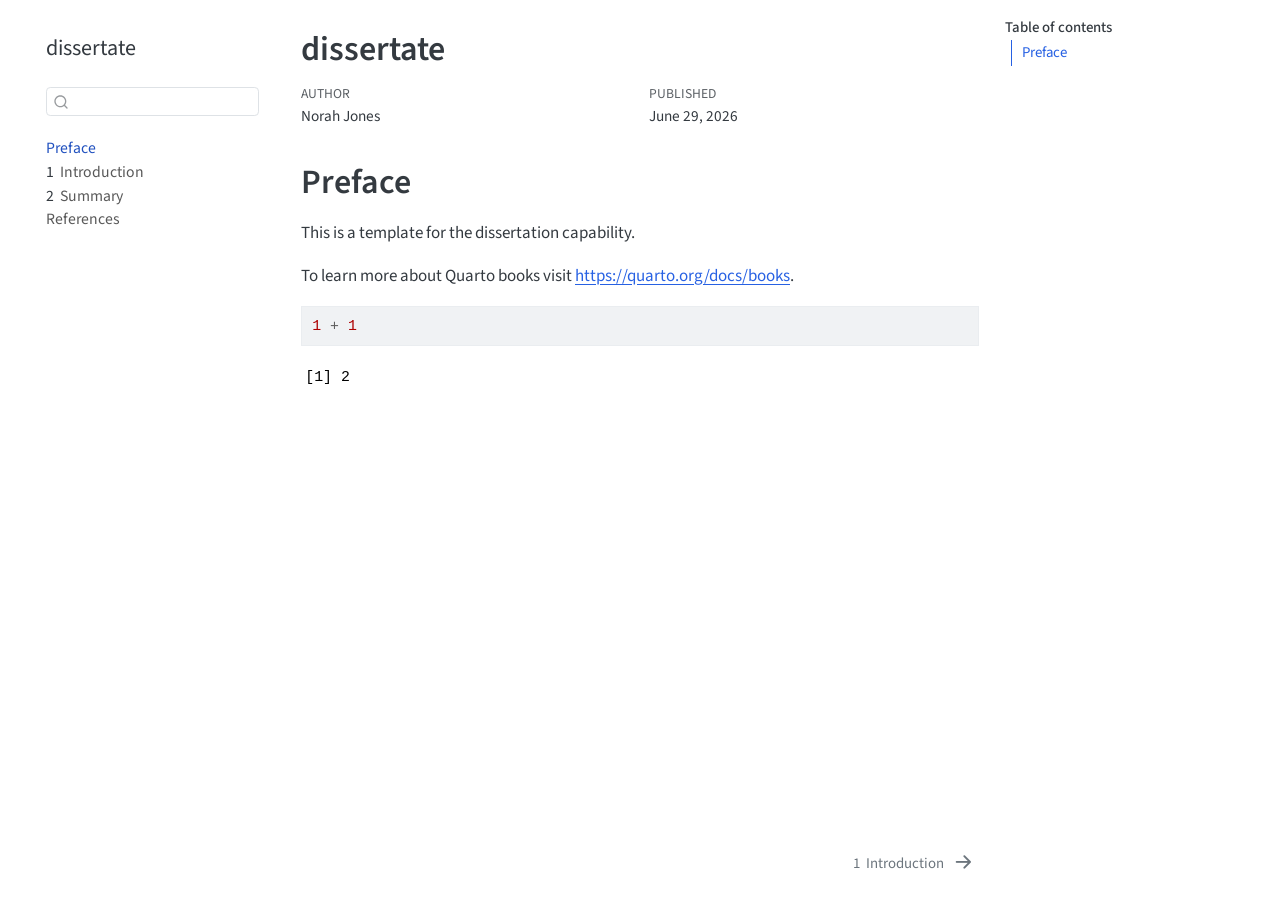
==== docs/index.html @ f8af18d5 "changed output dir to "docs"" ====
<!DOCTYPE html>
<html xmlns="http://www.w3.org/1999/xhtml" lang="en" xml:lang="en"><head>

<meta charset="utf-8">
<meta name="generator" content="quarto-1.9.37">

<meta name="viewport" content="width=device-width, initial-scale=1.0, user-scalable=yes">

<meta name="author" content="Norah Jones">
<meta name="dcterms.date" content="2026-06-29">

<title>dissertate</title>
<style>
/* Default styles provided by pandoc.
** See https://pandoc.org/MANUAL.html#variables-for-html for config info.
*/
code{white-space: pre-wrap;}
span.smallcaps{font-variant: small-caps;}
div.columns{display: flex; gap: min(4vw, 1.5em);}
div.column{flex: auto; overflow-x: auto;}
div.hanging-indent{margin-left: 1.5em; text-indent: -1.5em;}
ul.task-list{list-style: none;}
ul.task-list li input[type="checkbox"] {
  width: 0.8em;
  margin: 0 0.8em 0.2em -1em; /* quarto-specific, see https://github.com/quarto-dev/quarto-cli/issues/4556 */ 
  vertical-align: middle;
}
/* CSS for syntax highlighting */
html { -webkit-text-size-adjust: 100%; }
pre > code.sourceCode { white-space: pre; position: relative; }
pre > code.sourceCode > span { display: inline-block; line-height: 1.25; }
pre > code.sourceCode > span:empty { height: 1.2em; }
.sourceCode { overflow: visible; }
code.sourceCode > span { color: inherit; text-decoration: inherit; }
div.sourceCode { margin: 1em 0; }
pre.sourceCode { margin: 0; }
@media screen {
div.sourceCode { overflow: auto; }
}
@media print {
pre > code.sourceCode { white-space: pre-wrap; }
pre > code.sourceCode > span { text-indent: -5em; padding-left: 5em; }
}
pre.numberSource code
  { counter-reset: source-line 0; }
pre.numberSource code > span
  { position: relative; left: -4em; counter-increment: source-line; }
pre.numberSource code > span > a:first-child::before
  { content: counter(source-line);
    position: relative; left: -1em; text-align: right; vertical-align: baseline;
    border: none; display: inline-block;
    -webkit-touch-callout: none; -webkit-user-select: none;
    -khtml-user-select: none; -moz-user-select: none;
    -ms-user-select: none; user-select: none;
    padding: 0 4px; width: 4em;
  }
pre.numberSource { margin-left: 3em;  padding-left: 4px; }
div.sourceCode
  {   }
@media screen {
pre > code.sourceCode > span > a:first-child::before { text-decoration: underline; }
}
</style>


<script src="site_libs/quarto-nav/quarto-nav.js"></script>
<script src="site_libs/quarto-nav/headroom.min.js"></script>
<script src="site_libs/clipboard/clipboard.min.js"></script>
<script src="site_libs/quarto-search/autocomplete.umd.js"></script>
<script src="site_libs/quarto-search/fuse.min.js"></script>
<script src="site_libs/quarto-search/quarto-search.js"></script>
<meta name="quarto:offset" content="./">
<link href="./intro.html" rel="next">
<script src="site_libs/quarto-html/quarto.js" type="module"></script>
<script src="site_libs/quarto-html/tabsets/tabsets.js" type="module"></script>
<script src="site_libs/quarto-html/popper.min.js"></script>
<script src="site_libs/quarto-html/tippy.umd.min.js"></script>
<script src="site_libs/quarto-html/anchor.min.js"></script>
<link href="site_libs/quarto-html/tippy.css" rel="stylesheet">
<link href="site_libs/quarto-html/quarto-syntax-highlighting-7f8f88aac4f3542376d5c11b86a4c14d.css" rel="stylesheet" id="quarto-text-highlighting-styles">
<script src="site_libs/bootstrap/bootstrap.min.js"></script>
<link href="site_libs/bootstrap/bootstrap-icons.css" rel="stylesheet">
<link href="site_libs/bootstrap/bootstrap-9e3e5b9121e68b3f077afb32f2c64d95.min.css" rel="stylesheet" append-hash="true" id="quarto-bootstrap" data-mode="light">
<script id="quarto-search-options" type="application/json">{
  "location": "sidebar",
  "copy-button": false,
  "collapse-after": 3,
  "panel-placement": "start",
  "type": "textbox",
  "limit": 50,
  "keyboard-shortcut": [
    "f",
    "/",
    "s"
  ],
  "show-item-context": false,
  "language": {
    "search-no-results-text": "No results",
    "search-matching-documents-text": "matching documents",
    "search-copy-link-title": "Copy link to search",
    "search-hide-matches-text": "Hide additional matches",
    "search-more-match-text": "more match in this document",
    "search-more-matches-text": "more matches in this document",
    "search-clear-button-title": "Clear",
    "search-text-placeholder": "",
    "search-detached-cancel-button-title": "Cancel",
    "search-submit-button-title": "Submit",
    "search-label": "Search"
  }
}</script>


</head>

<body class="nav-sidebar floating quarto-light">

<div id="quarto-search-results"></div>
  <header id="quarto-header" class="headroom fixed-top">
  <nav class="quarto-secondary-nav">
    <div class="container-fluid d-flex">
      <button type="button" class="quarto-btn-toggle btn" data-bs-toggle="collapse" role="button" data-bs-target=".quarto-sidebar-collapse-item" aria-controls="quarto-sidebar" aria-expanded="false" aria-label="Toggle sidebar navigation" onclick="if (window.quartoToggleHeadroom) { window.quartoToggleHeadroom(); }">
        <i class="bi bi-layout-text-sidebar-reverse"></i>
      </button>
        <nav class="quarto-page-breadcrumbs" aria-label="breadcrumb"><ol class="breadcrumb"><li class="breadcrumb-item"><a href="./index.html">Preface</a></li></ol></nav>
        <a class="flex-grow-1" role="navigation" data-bs-toggle="collapse" data-bs-target=".quarto-sidebar-collapse-item" aria-controls="quarto-sidebar" aria-expanded="false" aria-label="Toggle sidebar navigation" onclick="if (window.quartoToggleHeadroom) { window.quartoToggleHeadroom(); }">      
        </a>
      <button type="button" class="btn quarto-search-button" aria-label="Search" onclick="window.quartoOpenSearch();">
        <i class="bi bi-search"></i>
      </button>
    </div>
  </nav>
</header>
<!-- content -->
<div id="quarto-content" class="quarto-container page-columns page-rows-contents page-layout-article">
<!-- sidebar -->
  <nav id="quarto-sidebar" class="sidebar collapse collapse-horizontal quarto-sidebar-collapse-item sidebar-navigation floating overflow-auto">
    <div class="pt-lg-2 mt-2 text-left sidebar-header">
    <div class="sidebar-title mb-0 py-0">
      <a href="./">dissertate</a> 
    </div>
      </div>
        <div class="mt-2 flex-shrink-0 align-items-center">
        <div class="sidebar-search">
        <div id="quarto-search" class="" title="Search"></div>
        </div>
        </div>
    <div class="sidebar-menu-container"> 
    <ul class="list-unstyled mt-1">
        <li class="sidebar-item">
  <div class="sidebar-item-container"> 
  <a href="./index.html" class="sidebar-item-text sidebar-link active">
 <span class="menu-text">Preface</span></a>
  </div>
</li>
        <li class="sidebar-item">
  <div class="sidebar-item-container"> 
  <a href="./intro.html" class="sidebar-item-text sidebar-link">
 <span class="menu-text"><span class="chapter-number">1</span>&nbsp; <span class="chapter-title">Introduction</span></span></a>
  </div>
</li>
        <li class="sidebar-item">
  <div class="sidebar-item-container"> 
  <a href="./summary.html" class="sidebar-item-text sidebar-link">
 <span class="menu-text"><span class="chapter-number">2</span>&nbsp; <span class="chapter-title">Summary</span></span></a>
  </div>
</li>
        <li class="sidebar-item">
  <div class="sidebar-item-container"> 
  <a href="./references.html" class="sidebar-item-text sidebar-link">
 <span class="menu-text">References</span></a>
  </div>
</li>
    </ul>
    </div>
</nav>
<div id="quarto-sidebar-glass" class="quarto-sidebar-collapse-item" data-bs-toggle="collapse" data-bs-target=".quarto-sidebar-collapse-item"></div>
<!-- margin-sidebar -->
    <div id="quarto-margin-sidebar" class="sidebar margin-sidebar">
        <nav id="TOC" role="doc-toc" class="toc-active">
    <h2 id="toc-title">Table of contents</h2>
   
  <ul>
  <li><a href="#preface" id="toc-preface" class="nav-link active" data-scroll-target="#preface">Preface</a></li>
  </ul>
</nav>
    </div>
<!-- main -->
<main class="content" id="quarto-document-content">

<header id="title-block-header" class="quarto-title-block default">
<div class="quarto-title">
<h1 class="title">dissertate</h1>
</div>



<div class="quarto-title-meta">

    <div>
    <div class="quarto-title-meta-heading">Author</div>
    <div class="quarto-title-meta-contents">
             <p>Norah Jones </p>
          </div>
  </div>
    
    <div>
    <div class="quarto-title-meta-heading">Published</div>
    <div class="quarto-title-meta-contents">
      <p class="date">June 29, 2026</p>
    </div>
  </div>
  
    
  </div>
  


</header>


<section id="preface" class="level1 unnumbered">
<h1 class="unnumbered">Preface</h1>
<p>This is a template for the dissertation capability.</p>
<p>To learn more about Quarto books visit <a href="https://quarto.org/docs/books" class="uri">https://quarto.org/docs/books</a>.</p>
<div class="cell">
<div class="code-copy-outer-scaffold"><div class="sourceCode cell-code" id="cb1"><pre class="sourceCode r code-with-copy"><code class="sourceCode r"><span id="cb1-1"><a href="#cb1-1" aria-hidden="true" tabindex="-1"></a><span class="dv">1</span> <span class="sc">+</span> <span class="dv">1</span></span></code></pre></div><button title="Copy to Clipboard" class="code-copy-button"><i class="bi"></i></button></div>
<div class="cell-output cell-output-stdout">
<pre><code>[1] 2</code></pre>
</div>
</div>


</section>

</main> <!-- /main -->
<script id="quarto-html-after-body" type="application/javascript">
  window.document.addEventListener("DOMContentLoaded", function (event) {
    const icon = "";
    const anchorJS = new window.AnchorJS();
    anchorJS.options = {
      placement: 'right',
      icon: icon
    };
    anchorJS.add('.anchored');
    const isCodeAnnotation = (el) => {
      for (const clz of el.classList) {
        if (clz.startsWith('code-annotation-')) {                     
          return true;
        }
      }
      return false;
    }
    const onCopySuccess = function(e) {
      // button target
      const button = e.trigger;
      // don't keep focus
      button.blur();
      // flash "checked"
      button.classList.add('code-copy-button-checked');
      var currentTitle = button.getAttribute("title");
      button.setAttribute("title", "Copied!");
      let tooltip;
      if (window.bootstrap) {
        button.setAttribute("data-bs-toggle", "tooltip");
        button.setAttribute("data-bs-placement", "left");
        button.setAttribute("data-bs-title", "Copied!");
        tooltip = new bootstrap.Tooltip(button, 
          { trigger: "manual", 
            customClass: "code-copy-button-tooltip",
            offset: [0, -8]});
        tooltip.show();    
      }
      setTimeout(function() {
        if (tooltip) {
          tooltip.hide();
          button.removeAttribute("data-bs-title");
          button.removeAttribute("data-bs-toggle");
          button.removeAttribute("data-bs-placement");
        }
        button.setAttribute("title", currentTitle);
        button.classList.remove('code-copy-button-checked');
      }, 1000);
      // clear code selection
      e.clearSelection();
    }
    const getTextToCopy = function(trigger) {
      const outerScaffold = trigger.parentElement.cloneNode(true);
      const codeEl = outerScaffold.querySelector('code');
      for (const childEl of codeEl.children) {
        if (isCodeAnnotation(childEl)) {
          childEl.remove();
        }
      }
      return codeEl.innerText;
    }
    const clipboard = new window.ClipboardJS('.code-copy-button:not([data-in-quarto-modal])', {
      text: getTextToCopy
    });
    clipboard.on('success', onCopySuccess);
    if (window.document.getElementById('quarto-embedded-source-code-modal')) {
      const clipboardModal = new window.ClipboardJS('.code-copy-button[data-in-quarto-modal]', {
        text: getTextToCopy,
        container: window.document.getElementById('quarto-embedded-source-code-modal')
      });
      clipboardModal.on('success', onCopySuccess);
    }
      var localhostRegex = new RegExp(/^(?:http|https):\/\/localhost\:?[0-9]*\//);
      var mailtoRegex = new RegExp(/^mailto:/);
        var filterRegex = new RegExp('/' + window.location.host + '/');
      var isInternal = (href) => {
          return filterRegex.test(href) || localhostRegex.test(href) || mailtoRegex.test(href);
      }
      // Inspect non-navigation links and adorn them if external
     var links = window.document.querySelectorAll('a[href]:not(.nav-link):not(.navbar-brand):not(.toc-action):not(.sidebar-link):not(.sidebar-item-toggle):not(.pagination-link):not(.no-external):not([aria-hidden]):not(.dropdown-item):not(.quarto-navigation-tool):not(.about-link)');
      for (var i=0; i<links.length; i++) {
        const link = links[i];
        if (!isInternal(link.href)) {
          // undo the damage that might have been done by quarto-nav.js in the case of
          // links that we want to consider external
          if (link.dataset.originalHref !== undefined) {
            link.href = link.dataset.originalHref;
          }
        }
      }
    function tippyHover(el, contentFn, onTriggerFn, onUntriggerFn) {
      const config = {
        allowHTML: true,
        maxWidth: 500,
        delay: 100,
        arrow: false,
        appendTo: function(el) {
            return el.parentElement;
        },
        interactive: true,
        interactiveBorder: 10,
        theme: 'quarto',
        placement: 'bottom-start',
      };
      if (contentFn) {
        config.content = contentFn;
      }
      if (onTriggerFn) {
        config.onTrigger = onTriggerFn;
      }
      if (onUntriggerFn) {
        config.onUntrigger = onUntriggerFn;
      }
      window.tippy(el, config); 
    }
    const noterefs = window.document.querySelectorAll('a[role="doc-noteref"]');
    for (var i=0; i<noterefs.length; i++) {
      const ref = noterefs[i];
      tippyHover(ref, function() {
        // use id or data attribute instead here
        let href = ref.getAttribute('data-footnote-href') || ref.getAttribute('href');
        try { href = new URL(href).hash; } catch {}
        const id = href.replace(/^#\/?/, "");
        const note = window.document.getElementById(id);
        if (note) {
          return note.innerHTML;
        } else {
          return "";
        }
      });
    }
    const xrefs = window.document.querySelectorAll('a.quarto-xref');
    const processXRef = (id, note) => {
      // Strip column container classes
      const stripColumnClz = (el) => {
        el.classList.remove("page-full", "page-columns");
        if (el.children) {
          for (const child of el.children) {
            stripColumnClz(child);
          }
        }
      }
      stripColumnClz(note)
      if (id === null || id.startsWith('sec-')) {
        // Special case sections, only their first couple elements
        const container = document.createElement("div");
        if (note.children && note.children.length > 2) {
          container.appendChild(note.children[0].cloneNode(true));
          for (let i = 1; i < note.children.length; i++) {
            const child = note.children[i];
            if (child.tagName === "P" && child.innerText === "") {
              continue;
            } else {
              container.appendChild(child.cloneNode(true));
              break;
            }
          }
          if (window.Quarto?.typesetMath) {
            window.Quarto.typesetMath(container);
          }
          return container.innerHTML
        } else {
          if (window.Quarto?.typesetMath) {
            window.Quarto.typesetMath(note);
          }
          return note.innerHTML;
        }
      } else {
        // Remove any anchor links if they are present
        const anchorLink = note.querySelector('a.anchorjs-link');
        if (anchorLink) {
          anchorLink.remove();
        }
        if (window.Quarto?.typesetMath) {
          window.Quarto.typesetMath(note);
        }
        if (note.classList.contains("callout")) {
          return note.outerHTML;
        } else {
          return note.innerHTML;
        }
      }
    }
    for (var i=0; i<xrefs.length; i++) {
      const xref = xrefs[i];
      tippyHover(xref, undefined, function(instance) {
        instance.disable();
        let url = xref.getAttribute('href');
        let hash = undefined; 
        if (url.startsWith('#')) {
          hash = url;
        } else {
          try { hash = new URL(url).hash; } catch {}
        }
        if (hash) {
          const id = hash.replace(/^#\/?/, "");
          const note = window.document.getElementById(id);
          if (note !== null) {
            try {
              const html = processXRef(id, note.cloneNode(true));
              instance.setContent(html);
            } finally {
              instance.enable();
              instance.show();
            }
          } else {
            // See if we can fetch this
            fetch(url.split('#')[0])
            .then(res => res.text())
            .then(html => {
              const parser = new DOMParser();
              const htmlDoc = parser.parseFromString(html, "text/html");
              const note = htmlDoc.getElementById(id);
              if (note !== null) {
                const html = processXRef(id, note);
                instance.setContent(html);
              } 
            }).finally(() => {
              instance.enable();
              instance.show();
            });
          }
        } else {
          // See if we can fetch a full url (with no hash to target)
          // This is a special case and we should probably do some content thinning / targeting
          fetch(url)
          .then(res => res.text())
          .then(html => {
            const parser = new DOMParser();
            const htmlDoc = parser.parseFromString(html, "text/html");
            const note = htmlDoc.querySelector('main.content');
            if (note !== null) {
              // This should only happen for chapter cross references
              // (since there is no id in the URL)
              // remove the first header
              if (note.children.length > 0 && note.children[0].tagName === "HEADER") {
                note.children[0].remove();
              }
              const html = processXRef(null, note);
              instance.setContent(html);
            } 
          }).finally(() => {
            instance.enable();
            instance.show();
          });
        }
      }, function(instance) {
      });
    }
        let selectedAnnoteEl;
        const selectorForAnnotation = ( cell, annotation) => {
          let cellAttr = 'data-code-cell="' + cell + '"';
          let lineAttr = 'data-code-annotation="' +  annotation + '"';
          const selector = 'span[' + cellAttr + '][' + lineAttr + ']';
          return selector;
        }
        const selectCodeLines = (annoteEl) => {
          const doc = window.document;
          const targetCell = annoteEl.getAttribute("data-target-cell");
          const targetAnnotation = annoteEl.getAttribute("data-target-annotation");
          const annoteSpan = window.document.querySelector(selectorForAnnotation(targetCell, targetAnnotation));
          const lines = annoteSpan.getAttribute("data-code-lines").split(",");
          const lineIds = lines.map((line) => {
            return targetCell + "-" + line;
          })
          let top = null;
          let height = null;
          let parent = null;
          if (lineIds.length > 0) {
              //compute the position of the single el (top and bottom and make a div)
              const el = window.document.getElementById(lineIds[0]);
              top = el.offsetTop;
              height = el.offsetHeight;
              parent = el.parentElement.parentElement;
            if (lineIds.length > 1) {
              const lastEl = window.document.getElementById(lineIds[lineIds.length - 1]);
              const bottom = lastEl.offsetTop + lastEl.offsetHeight;
              height = bottom - top;
            }
            if (top !== null && height !== null && parent !== null) {
              // cook up a div (if necessary) and position it 
              let div = window.document.getElementById("code-annotation-line-highlight");
              if (div === null) {
                div = window.document.createElement("div");
                div.setAttribute("id", "code-annotation-line-highlight");
                div.style.position = 'absolute';
                parent.appendChild(div);
              }
              div.style.top = top - 2 + "px";
              div.style.height = height + 4 + "px";
              div.style.left = 0;
              let gutterDiv = window.document.getElementById("code-annotation-line-highlight-gutter");
              if (gutterDiv === null) {
                gutterDiv = window.document.createElement("div");
                gutterDiv.setAttribute("id", "code-annotation-line-highlight-gutter");
                gutterDiv.style.position = 'absolute';
                const codeCell = window.document.getElementById(targetCell);
                const gutter = codeCell.querySelector('.code-annotation-gutter');
                gutter.appendChild(gutterDiv);
              }
              gutterDiv.style.top = top - 2 + "px";
              gutterDiv.style.height = height + 4 + "px";
            }
            selectedAnnoteEl = annoteEl;
          }
        };
        const unselectCodeLines = () => {
          const elementsIds = ["code-annotation-line-highlight", "code-annotation-line-highlight-gutter"];
          elementsIds.forEach((elId) => {
            const div = window.document.getElementById(elId);
            if (div) {
              div.remove();
            }
          });
          selectedAnnoteEl = undefined;
        };
          // Handle positioning of the toggle
      window.addEventListener(
        "resize",
        throttle(() => {
          elRect = undefined;
          if (selectedAnnoteEl) {
            selectCodeLines(selectedAnnoteEl);
          }
        }, 10)
      );
      function throttle(fn, ms) {
      let throttle = false;
      let timer;
        return (...args) => {
          if(!throttle) { // first call gets through
              fn.apply(this, args);
              throttle = true;
          } else { // all the others get throttled
              if(timer) clearTimeout(timer); // cancel #2
              timer = setTimeout(() => {
                fn.apply(this, args);
                timer = throttle = false;
              }, ms);
          }
        };
      }
        // Attach click handler to the DT
        const annoteDls = window.document.querySelectorAll('dt[data-target-cell]');
        for (const annoteDlNode of annoteDls) {
          annoteDlNode.addEventListener('click', (event) => {
            const clickedEl = event.target;
            if (clickedEl !== selectedAnnoteEl) {
              unselectCodeLines();
              const activeEl = window.document.querySelector('dt[data-target-cell].code-annotation-active');
              if (activeEl) {
                activeEl.classList.remove('code-annotation-active');
              }
              selectCodeLines(clickedEl);
              clickedEl.classList.add('code-annotation-active');
            } else {
              // Unselect the line
              unselectCodeLines();
              clickedEl.classList.remove('code-annotation-active');
            }
          });
        }
    const findCites = (el) => {
      const parentEl = el.parentElement;
      if (parentEl) {
        const cites = parentEl.dataset.cites;
        if (cites) {
          return {
            el,
            cites: cites.split(' ')
          };
        } else {
          return findCites(el.parentElement)
        }
      } else {
        return undefined;
      }
    };
    var bibliorefs = window.document.querySelectorAll('a[role="doc-biblioref"]');
    for (var i=0; i<bibliorefs.length; i++) {
      const ref = bibliorefs[i];
      const citeInfo = findCites(ref);
      if (citeInfo) {
        tippyHover(citeInfo.el, function() {
          var popup = window.document.createElement('div');
          citeInfo.cites.forEach(function(cite) {
            var citeDiv = window.document.createElement('div');
            citeDiv.classList.add('hanging-indent');
            citeDiv.classList.add('csl-entry');
            var biblioDiv = window.document.getElementById('ref-' + cite);
            if (biblioDiv) {
              citeDiv.innerHTML = biblioDiv.innerHTML;
            }
            popup.appendChild(citeDiv);
          });
          return popup.innerHTML;
        });
      }
    }
  });
  </script>
<nav class="page-navigation">
  <div class="nav-page nav-page-previous">
  </div>
  <div class="nav-page nav-page-next">
      <a href="./intro.html" class="pagination-link" aria-label="Introduction">
        <span class="nav-page-text"><span class="chapter-number">1</span>&nbsp; <span class="chapter-title">Introduction</span></span> <i class="bi bi-arrow-right-short"></i>
      </a>
  </div>
</nav>
</div> <!-- /content -->




</body></html>
---- docs/site_libs/quarto-html/tippy.css ----
.tippy-box[data-animation=fade][data-state=hidden]{opacity:0}[data-tippy-root]{max-width:calc(100vw - 10px)}.tippy-box{position:relative;background-color:#333;color:#fff;border-radius:4px;font-size:14px;line-height:1.4;white-space:normal;outline:0;transition-property:transform,visibility,opacity}.tippy-box[data-placement^=top]>.tippy-arrow{bottom:0}.tippy-box[data-placement^=top]>.tippy-arrow:before{bottom:-7px;left:0;border-width:8px 8px 0;border-top-color:initial;transform-origin:center top}.tippy-box[data-placement^=bottom]>.tippy-arrow{top:0}.tippy-box[data-placement^=bottom]>.tippy-arrow:before{top:-7px;left:0;border-width:0 8px 8px;border-bottom-color:initial;transform-origin:center bottom}.tippy-box[data-placement^=left]>.tippy-arrow{right:0}.tippy-box[data-placement^=left]>.tippy-arrow:before{border-width:8px 0 8px 8px;border-left-color:initial;right:-7px;transform-origin:center left}.tippy-box[data-placement^=right]>.tippy-arrow{left:0}.tippy-box[data-placement^=right]>.tippy-arrow:before{left:-7px;border-width:8px 8px 8px 0;border-right-color:initial;transform-origin:center right}.tippy-box[data-inertia][data-state=visible]{transition-timing-function:cubic-bezier(.54,1.5,.38,1.11)}.tippy-arrow{width:16px;height:16px;color:#333}.tippy-arrow:before{content:"";position:absolute;border-color:transparent;border-style:solid}.tippy-content{position:relative;padding:5px 9px;z-index:1}
---- docs/site_libs/quarto-html/quarto-syntax-highlighting-7f8f88aac4f3542376d5c11b86a4c14d.css ----
/* quarto syntax highlight colors */
:root {
  --quarto-hl-ot-color: #003B4F;
  --quarto-hl-at-color: #657422;
  --quarto-hl-ss-color: #20794D;
  --quarto-hl-an-color: #5E5E5E;
  --quarto-hl-fu-color: #4758AB;
  --quarto-hl-st-color: #20794D;
  --quarto-hl-cf-color: #003B4F;
  --quarto-hl-op-color: #5E5E5E;
  --quarto-hl-er-color: #AD0000;
  --quarto-hl-bn-color: #AD0000;
  --quarto-hl-al-color: #AD0000;
  --quarto-hl-va-color: #111111;
  --quarto-hl-bu-color: inherit;
  --quarto-hl-ex-color: inherit;
  --quarto-hl-pp-color: #AD0000;
  --quarto-hl-in-color: #5E5E5E;
  --quarto-hl-vs-color: #20794D;
  --quarto-hl-wa-color: #5E5E5E;
  --quarto-hl-do-color: #5E5E5E;
  --quarto-hl-im-color: #00769E;
  --quarto-hl-ch-color: #20794D;
  --quarto-hl-dt-color: #AD0000;
  --quarto-hl-fl-color: #AD0000;
  --quarto-hl-co-color: #5E5E5E;
  --quarto-hl-cv-color: #5E5E5E;
  --quarto-hl-cn-color: #8f5902;
  --quarto-hl-sc-color: #5E5E5E;
  --quarto-hl-dv-color: #AD0000;
  --quarto-hl-kw-color: #003B4F;
}

/* other quarto variables */
:root {
  --quarto-font-monospace: SFMono-Regular, Menlo, Monaco, Consolas, "Liberation Mono", "Courier New", monospace;
}

/* syntax highlight based on Pandoc's rules */
pre > code.sourceCode > span {
  color: #003B4F;
}

code.sourceCode > span {
  color: #003B4F;
}

div.sourceCode,
div.sourceCode pre.sourceCode {
  color: #003B4F;
}

/* Normal */
code span {
  color: #003B4F;
}

/* Alert */
code span.al {
  color: #AD0000;
  font-style: inherit;
}

/* Annotation */
code span.an {
  color: #5E5E5E;
  font-style: inherit;
}

/* Attribute */
code span.at {
  color: #657422;
  font-style: inherit;
}

/* BaseN */
code span.bn {
  color: #AD0000;
  font-style: inherit;
}

/* BuiltIn */
code span.bu {
  font-style: inherit;
}

/* ControlFlow */
code span.cf {
  color: #003B4F;
  font-weight: bold;
  font-style: inherit;
}

/* Char */
code span.ch {
  color: #20794D;
  font-style: inherit;
}

/* Constant */
code span.cn {
  color: #8f5902;
  font-style: inherit;
}

/* Comment */
code span.co {
  color: #5E5E5E;
  font-style: inherit;
}

/* CommentVar */
code span.cv {
  color: #5E5E5E;
  font-style: italic;
}

/* Documentation */
code span.do {
  color: #5E5E5E;
  font-style: italic;
}

/* DataType */
code span.dt {
  color: #AD0000;
  font-style: inherit;
}

/* DecVal */
code span.dv {
  color: #AD0000;
  font-style: inherit;
}

/* Error */
code span.er {
  color: #AD0000;
  font-style: inherit;
}

/* Extension */
code span.ex {
  font-style: inherit;
}

/* Float */
code span.fl {
  color: #AD0000;
  font-style: inherit;
}

/* Function */
code span.fu {
  color: #4758AB;
  font-style: inherit;
}

/* Import */
code span.im {
  color: #00769E;
  font-style: inherit;
}

/* Information */
code span.in {
  color: #5E5E5E;
  font-style: inherit;
}

/* Keyword */
code span.kw {
  color: #003B4F;
  font-weight: bold;
  font-style: inherit;
}

/* Operator */
code span.op {
  color: #5E5E5E;
  font-style: inherit;
}

/* Other */
code span.ot {
  color: #003B4F;
  font-style: inherit;
}

/* Preprocessor */
code span.pp {
  color: #AD0000;
  font-style: inherit;
}

/* SpecialChar */
code span.sc {
  color: #5E5E5E;
  font-style: inherit;
}

/* SpecialString */
code span.ss {
  color: #20794D;
  font-style: inherit;
}

/* String */
code span.st {
  color: #20794D;
  font-style: inherit;
}

/* Variable */
code span.va {
  color: #111111;
  font-style: inherit;
}

/* VerbatimString */
code span.vs {
  color: #20794D;
  font-style: inherit;
}

/* Warning */
code span.wa {
  color: #5E5E5E;
  font-style: italic;
}

.prevent-inlining {
  content: "</";
}

/*# sourceMappingURL=789ad8cd35626ba772517505b42a116e.css.map */
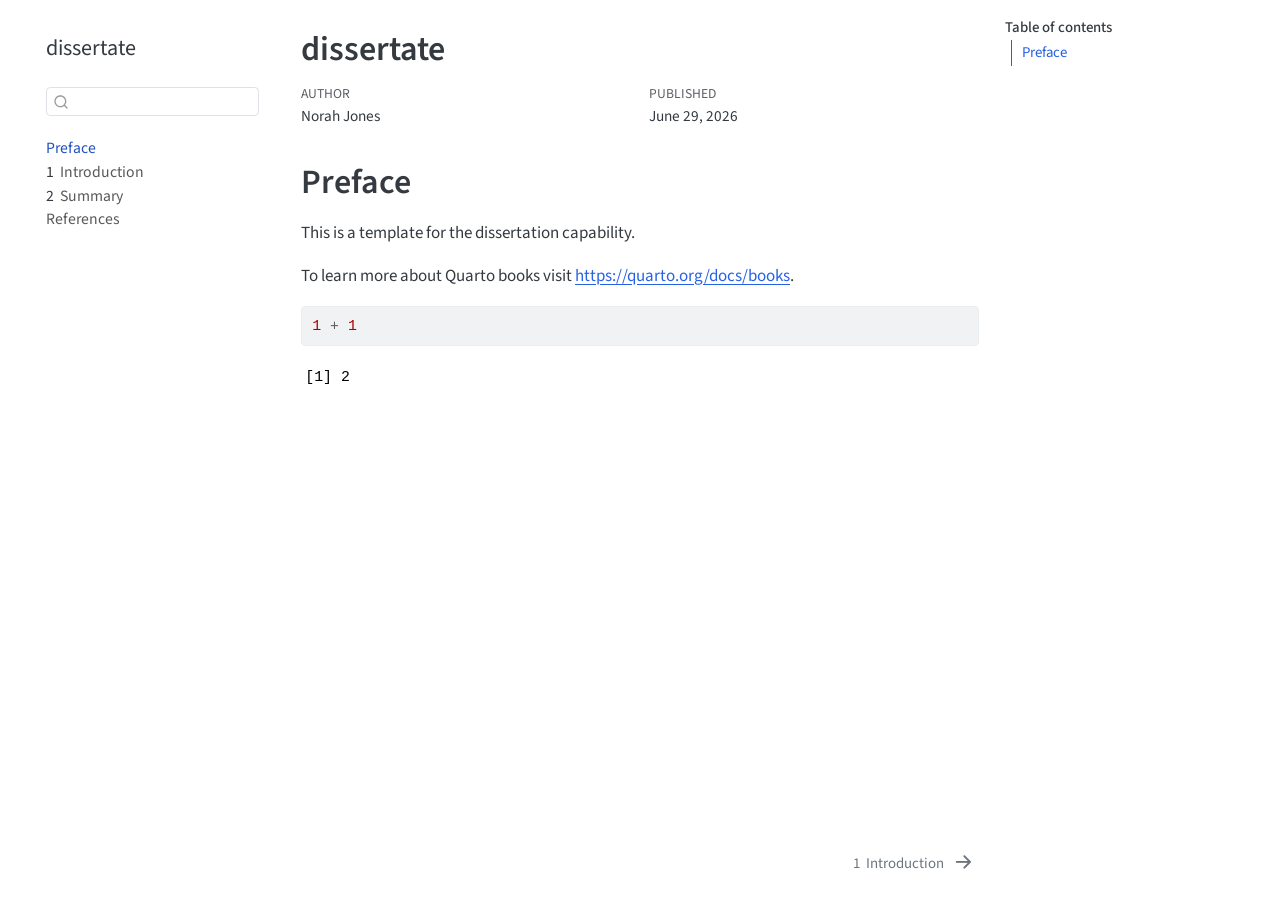
==== commit 8c9d327f: "Add hypothesis Added hypothesis to _quarto.yml for testing" ====
--- a/docs/index.html
+++ b/docs/index.html
@@ -2,7 +2,7 @@
 <html xmlns="http://www.w3.org/1999/xhtml" lang="en" xml:lang="en"><head>
 
 <meta charset="utf-8">
-<meta name="generator" content="quarto-1.9.37">
+<meta name="generator" content="quarto-1.5.53">
 
 <meta name="viewport" content="width=device-width, initial-scale=1.0, user-scalable=yes">
 
@@ -11,9 +11,6 @@
 
 <title>dissertate</title>
 <style>
-/* Default styles provided by pandoc.
-** See https://pandoc.org/MANUAL.html#variables-for-html for config info.
-*/
 code{white-space: pre-wrap;}
 span.smallcaps{font-variant: small-caps;}
 div.columns{display: flex; gap: min(4vw, 1.5em);}
@@ -26,9 +23,8 @@
   vertical-align: middle;
 }
 /* CSS for syntax highlighting */
-html { -webkit-text-size-adjust: 100%; }
 pre > code.sourceCode { white-space: pre; position: relative; }
-pre > code.sourceCode > span { display: inline-block; line-height: 1.25; }
+pre > code.sourceCode > span { line-height: 1.25; }
 pre > code.sourceCode > span:empty { height: 1.2em; }
 .sourceCode { overflow: visible; }
 code.sourceCode > span { color: inherit; text-decoration: inherit; }
@@ -39,7 +35,7 @@
 }
 @media print {
 pre > code.sourceCode { white-space: pre-wrap; }
-pre > code.sourceCode > span { text-indent: -5em; padding-left: 5em; }
+pre > code.sourceCode > span { display: inline-block; text-indent: -5em; padding-left: 5em; }
 }
 pre.numberSource code
   { counter-reset: source-line 0; }
@@ -71,16 +67,15 @@
 <script src="site_libs/quarto-search/quarto-search.js"></script>
 <meta name="quarto:offset" content="./">
 <link href="./intro.html" rel="next">
-<script src="site_libs/quarto-html/quarto.js" type="module"></script>
-<script src="site_libs/quarto-html/tabsets/tabsets.js" type="module"></script>
+<script src="site_libs/quarto-html/quarto.js"></script>
 <script src="site_libs/quarto-html/popper.min.js"></script>
 <script src="site_libs/quarto-html/tippy.umd.min.js"></script>
 <script src="site_libs/quarto-html/anchor.min.js"></script>
 <link href="site_libs/quarto-html/tippy.css" rel="stylesheet">
-<link href="site_libs/quarto-html/quarto-syntax-highlighting-7f8f88aac4f3542376d5c11b86a4c14d.css" rel="stylesheet" id="quarto-text-highlighting-styles">
+<link href="site_libs/quarto-html/quarto-syntax-highlighting.css" rel="stylesheet" id="quarto-text-highlighting-styles">
 <script src="site_libs/bootstrap/bootstrap.min.js"></script>
 <link href="site_libs/bootstrap/bootstrap-icons.css" rel="stylesheet">
-<link href="site_libs/bootstrap/bootstrap-9e3e5b9121e68b3f077afb32f2c64d95.min.css" rel="stylesheet" append-hash="true" id="quarto-bootstrap" data-mode="light">
+<link href="site_libs/bootstrap/bootstrap.min.css" rel="stylesheet" id="quarto-bootstrap" data-mode="light">
 <script id="quarto-search-options" type="application/json">{
   "location": "sidebar",
   "copy-button": false,
@@ -112,7 +107,7 @@
 
 </head>
 
-<body class="nav-sidebar floating quarto-light">
+<body class="nav-sidebar floating">
 
 <div id="quarto-search-results"></div>
   <header id="quarto-header" class="headroom fixed-top">
@@ -223,7 +218,7 @@
 <p>This is a template for the dissertation capability.</p>
 <p>To learn more about Quarto books visit <a href="https://quarto.org/docs/books" class="uri">https://quarto.org/docs/books</a>.</p>
 <div class="cell">
-<div class="code-copy-outer-scaffold"><div class="sourceCode cell-code" id="cb1"><pre class="sourceCode r code-with-copy"><code class="sourceCode r"><span id="cb1-1"><a href="#cb1-1" aria-hidden="true" tabindex="-1"></a><span class="dv">1</span> <span class="sc">+</span> <span class="dv">1</span></span></code></pre></div><button title="Copy to Clipboard" class="code-copy-button"><i class="bi"></i></button></div>
+<div class="sourceCode cell-code" id="cb1"><pre class="sourceCode r code-with-copy"><code class="sourceCode r"><span id="cb1-1"><a href="#cb1-1" aria-hidden="true" tabindex="-1"></a><span class="dv">1</span> <span class="sc">+</span> <span class="dv">1</span></span></code><button title="Copy to Clipboard" class="code-copy-button"><i class="bi"></i></button></pre></div>
 <div class="cell-output cell-output-stdout">
 <pre><code>[1] 2</code></pre>
 </div>
@@ -234,243 +229,239 @@
 
 </main> <!-- /main -->
 <script id="quarto-html-after-body" type="application/javascript">
-  window.document.addEventListener("DOMContentLoaded", function (event) {
-    const icon = "";
-    const anchorJS = new window.AnchorJS();
-    anchorJS.options = {
-      placement: 'right',
-      icon: icon
-    };
-    anchorJS.add('.anchored');
-    const isCodeAnnotation = (el) => {
-      for (const clz of el.classList) {
-        if (clz.startsWith('code-annotation-')) {                     
-          return true;
-        }
-      }
-      return false;
-    }
-    const onCopySuccess = function(e) {
-      // button target
-      const button = e.trigger;
-      // don't keep focus
-      button.blur();
-      // flash "checked"
-      button.classList.add('code-copy-button-checked');
-      var currentTitle = button.getAttribute("title");
-      button.setAttribute("title", "Copied!");
-      let tooltip;
-      if (window.bootstrap) {
-        button.setAttribute("data-bs-toggle", "tooltip");
-        button.setAttribute("data-bs-placement", "left");
-        button.setAttribute("data-bs-title", "Copied!");
-        tooltip = new bootstrap.Tooltip(button, 
-          { trigger: "manual", 
-            customClass: "code-copy-button-tooltip",
-            offset: [0, -8]});
-        tooltip.show();    
-      }
-      setTimeout(function() {
-        if (tooltip) {
-          tooltip.hide();
-          button.removeAttribute("data-bs-title");
-          button.removeAttribute("data-bs-toggle");
-          button.removeAttribute("data-bs-placement");
-        }
-        button.setAttribute("title", currentTitle);
-        button.classList.remove('code-copy-button-checked');
-      }, 1000);
-      // clear code selection
-      e.clearSelection();
-    }
-    const getTextToCopy = function(trigger) {
-      const outerScaffold = trigger.parentElement.cloneNode(true);
-      const codeEl = outerScaffold.querySelector('code');
+window.document.addEventListener("DOMContentLoaded", function (event) {
+  const toggleBodyColorMode = (bsSheetEl) => {
+    const mode = bsSheetEl.getAttribute("data-mode");
+    const bodyEl = window.document.querySelector("body");
+    if (mode === "dark") {
+      bodyEl.classList.add("quarto-dark");
+      bodyEl.classList.remove("quarto-light");
+    } else {
+      bodyEl.classList.add("quarto-light");
+      bodyEl.classList.remove("quarto-dark");
+    }
+  }
+  const toggleBodyColorPrimary = () => {
+    const bsSheetEl = window.document.querySelector("link#quarto-bootstrap");
+    if (bsSheetEl) {
+      toggleBodyColorMode(bsSheetEl);
+    }
+  }
+  toggleBodyColorPrimary();  
+  const icon = "";
+  const anchorJS = new window.AnchorJS();
+  anchorJS.options = {
+    placement: 'right',
+    icon: icon
+  };
+  anchorJS.add('.anchored');
+  const isCodeAnnotation = (el) => {
+    for (const clz of el.classList) {
+      if (clz.startsWith('code-annotation-')) {                     
+        return true;
+      }
+    }
+    return false;
+  }
+  const onCopySuccess = function(e) {
+    // button target
+    const button = e.trigger;
+    // don't keep focus
+    button.blur();
+    // flash "checked"
+    button.classList.add('code-copy-button-checked');
+    var currentTitle = button.getAttribute("title");
+    button.setAttribute("title", "Copied!");
+    let tooltip;
+    if (window.bootstrap) {
+      button.setAttribute("data-bs-toggle", "tooltip");
+      button.setAttribute("data-bs-placement", "left");
+      button.setAttribute("data-bs-title", "Copied!");
+      tooltip = new bootstrap.Tooltip(button, 
+        { trigger: "manual", 
+          customClass: "code-copy-button-tooltip",
+          offset: [0, -8]});
+      tooltip.show();    
+    }
+    setTimeout(function() {
+      if (tooltip) {
+        tooltip.hide();
+        button.removeAttribute("data-bs-title");
+        button.removeAttribute("data-bs-toggle");
+        button.removeAttribute("data-bs-placement");
+      }
+      button.setAttribute("title", currentTitle);
+      button.classList.remove('code-copy-button-checked');
+    }, 1000);
+    // clear code selection
+    e.clearSelection();
+  }
+  const getTextToCopy = function(trigger) {
+      const codeEl = trigger.previousElementSibling.cloneNode(true);
       for (const childEl of codeEl.children) {
         if (isCodeAnnotation(childEl)) {
           childEl.remove();
         }
       }
       return codeEl.innerText;
-    }
-    const clipboard = new window.ClipboardJS('.code-copy-button:not([data-in-quarto-modal])', {
-      text: getTextToCopy
+  }
+  const clipboard = new window.ClipboardJS('.code-copy-button:not([data-in-quarto-modal])', {
+    text: getTextToCopy
+  });
+  clipboard.on('success', onCopySuccess);
+  if (window.document.getElementById('quarto-embedded-source-code-modal')) {
+    // For code content inside modals, clipBoardJS needs to be initialized with a container option
+    // TODO: Check when it could be a function (https://github.com/zenorocha/clipboard.js/issues/860)
+    const clipboardModal = new window.ClipboardJS('.code-copy-button[data-in-quarto-modal]', {
+      text: getTextToCopy,
+      container: window.document.getElementById('quarto-embedded-source-code-modal')
     });
-    clipboard.on('success', onCopySuccess);
-    if (window.document.getElementById('quarto-embedded-source-code-modal')) {
-      const clipboardModal = new window.ClipboardJS('.code-copy-button[data-in-quarto-modal]', {
-        text: getTextToCopy,
-        container: window.document.getElementById('quarto-embedded-source-code-modal')
-      });
-      clipboardModal.on('success', onCopySuccess);
-    }
-      var localhostRegex = new RegExp(/^(?:http|https):\/\/localhost\:?[0-9]*\//);
-      var mailtoRegex = new RegExp(/^mailto:/);
-        var filterRegex = new RegExp('/' + window.location.host + '/');
-      var isInternal = (href) => {
-          return filterRegex.test(href) || localhostRegex.test(href) || mailtoRegex.test(href);
-      }
-      // Inspect non-navigation links and adorn them if external
-     var links = window.document.querySelectorAll('a[href]:not(.nav-link):not(.navbar-brand):not(.toc-action):not(.sidebar-link):not(.sidebar-item-toggle):not(.pagination-link):not(.no-external):not([aria-hidden]):not(.dropdown-item):not(.quarto-navigation-tool):not(.about-link)');
-      for (var i=0; i<links.length; i++) {
-        const link = links[i];
-        if (!isInternal(link.href)) {
-          // undo the damage that might have been done by quarto-nav.js in the case of
-          // links that we want to consider external
-          if (link.dataset.originalHref !== undefined) {
-            link.href = link.dataset.originalHref;
+    clipboardModal.on('success', onCopySuccess);
+  }
+    var localhostRegex = new RegExp(/^(?:http|https):\/\/localhost\:?[0-9]*\//);
+    var mailtoRegex = new RegExp(/^mailto:/);
+      var filterRegex = new RegExp('/' + window.location.host + '/');
+    var isInternal = (href) => {
+        return filterRegex.test(href) || localhostRegex.test(href) || mailtoRegex.test(href);
+    }
+    // Inspect non-navigation links and adorn them if external
+ 	var links = window.document.querySelectorAll('a[href]:not(.nav-link):not(.navbar-brand):not(.toc-action):not(.sidebar-link):not(.sidebar-item-toggle):not(.pagination-link):not(.no-external):not([aria-hidden]):not(.dropdown-item):not(.quarto-navigation-tool):not(.about-link)');
+    for (var i=0; i<links.length; i++) {
+      const link = links[i];
+      if (!isInternal(link.href)) {
+        // undo the damage that might have been done by quarto-nav.js in the case of
+        // links that we want to consider external
+        if (link.dataset.originalHref !== undefined) {
+          link.href = link.dataset.originalHref;
+        }
+      }
+    }
+  function tippyHover(el, contentFn, onTriggerFn, onUntriggerFn) {
+    const config = {
+      allowHTML: true,
+      maxWidth: 500,
+      delay: 100,
+      arrow: false,
+      appendTo: function(el) {
+          return el.parentElement;
+      },
+      interactive: true,
+      interactiveBorder: 10,
+      theme: 'quarto',
+      placement: 'bottom-start',
+    };
+    if (contentFn) {
+      config.content = contentFn;
+    }
+    if (onTriggerFn) {
+      config.onTrigger = onTriggerFn;
+    }
+    if (onUntriggerFn) {
+      config.onUntrigger = onUntriggerFn;
+    }
+    window.tippy(el, config); 
+  }
+  const noterefs = window.document.querySelectorAll('a[role="doc-noteref"]');
+  for (var i=0; i<noterefs.length; i++) {
+    const ref = noterefs[i];
+    tippyHover(ref, function() {
+      // use id or data attribute instead here
+      let href = ref.getAttribute('data-footnote-href') || ref.getAttribute('href');
+      try { href = new URL(href).hash; } catch {}
+      const id = href.replace(/^#\/?/, "");
+      const note = window.document.getElementById(id);
+      if (note) {
+        return note.innerHTML;
+      } else {
+        return "";
+      }
+    });
+  }
+  const xrefs = window.document.querySelectorAll('a.quarto-xref');
+  const processXRef = (id, note) => {
+    // Strip column container classes
+    const stripColumnClz = (el) => {
+      el.classList.remove("page-full", "page-columns");
+      if (el.children) {
+        for (const child of el.children) {
+          stripColumnClz(child);
+        }
+      }
+    }
+    stripColumnClz(note)
+    if (id === null || id.startsWith('sec-')) {
+      // Special case sections, only their first couple elements
+      const container = document.createElement("div");
+      if (note.children && note.children.length > 2) {
+        container.appendChild(note.children[0].cloneNode(true));
+        for (let i = 1; i < note.children.length; i++) {
+          const child = note.children[i];
+          if (child.tagName === "P" && child.innerText === "") {
+            continue;
+          } else {
+            container.appendChild(child.cloneNode(true));
+            break;
           }
         }
-      }
-    function tippyHover(el, contentFn, onTriggerFn, onUntriggerFn) {
-      const config = {
-        allowHTML: true,
-        maxWidth: 500,
-        delay: 100,
-        arrow: false,
-        appendTo: function(el) {
-            return el.parentElement;
-        },
-        interactive: true,
-        interactiveBorder: 10,
-        theme: 'quarto',
-        placement: 'bottom-start',
-      };
-      if (contentFn) {
-        config.content = contentFn;
-      }
-      if (onTriggerFn) {
-        config.onTrigger = onTriggerFn;
-      }
-      if (onUntriggerFn) {
-        config.onUntrigger = onUntriggerFn;
-      }
-      window.tippy(el, config); 
-    }
-    const noterefs = window.document.querySelectorAll('a[role="doc-noteref"]');
-    for (var i=0; i<noterefs.length; i++) {
-      const ref = noterefs[i];
-      tippyHover(ref, function() {
-        // use id or data attribute instead here
-        let href = ref.getAttribute('data-footnote-href') || ref.getAttribute('href');
-        try { href = new URL(href).hash; } catch {}
-        const id = href.replace(/^#\/?/, "");
-        const note = window.document.getElementById(id);
-        if (note) {
-          return note.innerHTML;
-        } else {
-          return "";
-        }
-      });
-    }
-    const xrefs = window.document.querySelectorAll('a.quarto-xref');
-    const processXRef = (id, note) => {
-      // Strip column container classes
-      const stripColumnClz = (el) => {
-        el.classList.remove("page-full", "page-columns");
-        if (el.children) {
-          for (const child of el.children) {
-            stripColumnClz(child);
-          }
-        }
-      }
-      stripColumnClz(note)
-      if (id === null || id.startsWith('sec-')) {
-        // Special case sections, only their first couple elements
-        const container = document.createElement("div");
-        if (note.children && note.children.length > 2) {
-          container.appendChild(note.children[0].cloneNode(true));
-          for (let i = 1; i < note.children.length; i++) {
-            const child = note.children[i];
-            if (child.tagName === "P" && child.innerText === "") {
-              continue;
-            } else {
-              container.appendChild(child.cloneNode(true));
-              break;
-            }
-          }
-          if (window.Quarto?.typesetMath) {
-            window.Quarto.typesetMath(container);
-          }
-          return container.innerHTML
-        } else {
-          if (window.Quarto?.typesetMath) {
-            window.Quarto.typesetMath(note);
-          }
-          return note.innerHTML;
-        }
+        if (window.Quarto?.typesetMath) {
+          window.Quarto.typesetMath(container);
+        }
+        return container.innerHTML
       } else {
-        // Remove any anchor links if they are present
-        const anchorLink = note.querySelector('a.anchorjs-link');
-        if (anchorLink) {
-          anchorLink.remove();
-        }
         if (window.Quarto?.typesetMath) {
           window.Quarto.typesetMath(note);
         }
-        if (note.classList.contains("callout")) {
-          return note.outerHTML;
-        } else {
-          return note.innerHTML;
-        }
-      }
-    }
-    for (var i=0; i<xrefs.length; i++) {
-      const xref = xrefs[i];
-      tippyHover(xref, undefined, function(instance) {
-        instance.disable();
-        let url = xref.getAttribute('href');
-        let hash = undefined; 
-        if (url.startsWith('#')) {
-          hash = url;
-        } else {
-          try { hash = new URL(url).hash; } catch {}
-        }
-        if (hash) {
-          const id = hash.replace(/^#\/?/, "");
-          const note = window.document.getElementById(id);
-          if (note !== null) {
-            try {
-              const html = processXRef(id, note.cloneNode(true));
-              instance.setContent(html);
-            } finally {
-              instance.enable();
-              instance.show();
-            }
-          } else {
-            // See if we can fetch this
-            fetch(url.split('#')[0])
-            .then(res => res.text())
-            .then(html => {
-              const parser = new DOMParser();
-              const htmlDoc = parser.parseFromString(html, "text/html");
-              const note = htmlDoc.getElementById(id);
-              if (note !== null) {
-                const html = processXRef(id, note);
-                instance.setContent(html);
-              } 
-            }).finally(() => {
-              instance.enable();
-              instance.show();
-            });
+        return note.innerHTML;
+      }
+    } else {
+      // Remove any anchor links if they are present
+      const anchorLink = note.querySelector('a.anchorjs-link');
+      if (anchorLink) {
+        anchorLink.remove();
+      }
+      if (window.Quarto?.typesetMath) {
+        window.Quarto.typesetMath(note);
+      }
+      // TODO in 1.5, we should make sure this works without a callout special case
+      if (note.classList.contains("callout")) {
+        return note.outerHTML;
+      } else {
+        return note.innerHTML;
+      }
+    }
+  }
+  for (var i=0; i<xrefs.length; i++) {
+    const xref = xrefs[i];
+    tippyHover(xref, undefined, function(instance) {
+      instance.disable();
+      let url = xref.getAttribute('href');
+      let hash = undefined; 
+      if (url.startsWith('#')) {
+        hash = url;
+      } else {
+        try { hash = new URL(url).hash; } catch {}
+      }
+      if (hash) {
+        const id = hash.replace(/^#\/?/, "");
+        const note = window.document.getElementById(id);
+        if (note !== null) {
+          try {
+            const html = processXRef(id, note.cloneNode(true));
+            instance.setContent(html);
+          } finally {
+            instance.enable();
+            instance.show();
           }
         } else {
-          // See if we can fetch a full url (with no hash to target)
-          // This is a special case and we should probably do some content thinning / targeting
-          fetch(url)
+          // See if we can fetch this
+          fetch(url.split('#')[0])
           .then(res => res.text())
           .then(html => {
             const parser = new DOMParser();
             const htmlDoc = parser.parseFromString(html, "text/html");
-            const note = htmlDoc.querySelector('main.content');
+            const note = htmlDoc.getElementById(id);
             if (note !== null) {
-              // This should only happen for chapter cross references
-              // (since there is no id in the URL)
-              // remove the first header
-              if (note.children.length > 0 && note.children[0].tagName === "HEADER") {
-                note.children[0].remove();
-              }
-              const html = processXRef(null, note);
+              const html = processXRef(id, note);
               instance.setContent(html);
             } 
           }).finally(() => {
@@ -478,161 +469,185 @@
             instance.show();
           });
         }
-      }, function(instance) {
+      } else {
+        // See if we can fetch a full url (with no hash to target)
+        // This is a special case and we should probably do some content thinning / targeting
+        fetch(url)
+        .then(res => res.text())
+        .then(html => {
+          const parser = new DOMParser();
+          const htmlDoc = parser.parseFromString(html, "text/html");
+          const note = htmlDoc.querySelector('main.content');
+          if (note !== null) {
+            // This should only happen for chapter cross references
+            // (since there is no id in the URL)
+            // remove the first header
+            if (note.children.length > 0 && note.children[0].tagName === "HEADER") {
+              note.children[0].remove();
+            }
+            const html = processXRef(null, note);
+            instance.setContent(html);
+          } 
+        }).finally(() => {
+          instance.enable();
+          instance.show();
+        });
+      }
+    }, function(instance) {
+    });
+  }
+      let selectedAnnoteEl;
+      const selectorForAnnotation = ( cell, annotation) => {
+        let cellAttr = 'data-code-cell="' + cell + '"';
+        let lineAttr = 'data-code-annotation="' +  annotation + '"';
+        const selector = 'span[' + cellAttr + '][' + lineAttr + ']';
+        return selector;
+      }
+      const selectCodeLines = (annoteEl) => {
+        const doc = window.document;
+        const targetCell = annoteEl.getAttribute("data-target-cell");
+        const targetAnnotation = annoteEl.getAttribute("data-target-annotation");
+        const annoteSpan = window.document.querySelector(selectorForAnnotation(targetCell, targetAnnotation));
+        const lines = annoteSpan.getAttribute("data-code-lines").split(",");
+        const lineIds = lines.map((line) => {
+          return targetCell + "-" + line;
+        })
+        let top = null;
+        let height = null;
+        let parent = null;
+        if (lineIds.length > 0) {
+            //compute the position of the single el (top and bottom and make a div)
+            const el = window.document.getElementById(lineIds[0]);
+            top = el.offsetTop;
+            height = el.offsetHeight;
+            parent = el.parentElement.parentElement;
+          if (lineIds.length > 1) {
+            const lastEl = window.document.getElementById(lineIds[lineIds.length - 1]);
+            const bottom = lastEl.offsetTop + lastEl.offsetHeight;
+            height = bottom - top;
+          }
+          if (top !== null && height !== null && parent !== null) {
+            // cook up a div (if necessary) and position it 
+            let div = window.document.getElementById("code-annotation-line-highlight");
+            if (div === null) {
+              div = window.document.createElement("div");
+              div.setAttribute("id", "code-annotation-line-highlight");
+              div.style.position = 'absolute';
+              parent.appendChild(div);
+            }
+            div.style.top = top - 2 + "px";
+            div.style.height = height + 4 + "px";
+            div.style.left = 0;
+            let gutterDiv = window.document.getElementById("code-annotation-line-highlight-gutter");
+            if (gutterDiv === null) {
+              gutterDiv = window.document.createElement("div");
+              gutterDiv.setAttribute("id", "code-annotation-line-highlight-gutter");
+              gutterDiv.style.position = 'absolute';
+              const codeCell = window.document.getElementById(targetCell);
+              const gutter = codeCell.querySelector('.code-annotation-gutter');
+              gutter.appendChild(gutterDiv);
+            }
+            gutterDiv.style.top = top - 2 + "px";
+            gutterDiv.style.height = height + 4 + "px";
+          }
+          selectedAnnoteEl = annoteEl;
+        }
+      };
+      const unselectCodeLines = () => {
+        const elementsIds = ["code-annotation-line-highlight", "code-annotation-line-highlight-gutter"];
+        elementsIds.forEach((elId) => {
+          const div = window.document.getElementById(elId);
+          if (div) {
+            div.remove();
+          }
+        });
+        selectedAnnoteEl = undefined;
+      };
+        // Handle positioning of the toggle
+    window.addEventListener(
+      "resize",
+      throttle(() => {
+        elRect = undefined;
+        if (selectedAnnoteEl) {
+          selectCodeLines(selectedAnnoteEl);
+        }
+      }, 10)
+    );
+    function throttle(fn, ms) {
+    let throttle = false;
+    let timer;
+      return (...args) => {
+        if(!throttle) { // first call gets through
+            fn.apply(this, args);
+            throttle = true;
+        } else { // all the others get throttled
+            if(timer) clearTimeout(timer); // cancel #2
+            timer = setTimeout(() => {
+              fn.apply(this, args);
+              timer = throttle = false;
+            }, ms);
+        }
+      };
+    }
+      // Attach click handler to the DT
+      const annoteDls = window.document.querySelectorAll('dt[data-target-cell]');
+      for (const annoteDlNode of annoteDls) {
+        annoteDlNode.addEventListener('click', (event) => {
+          const clickedEl = event.target;
+          if (clickedEl !== selectedAnnoteEl) {
+            unselectCodeLines();
+            const activeEl = window.document.querySelector('dt[data-target-cell].code-annotation-active');
+            if (activeEl) {
+              activeEl.classList.remove('code-annotation-active');
+            }
+            selectCodeLines(clickedEl);
+            clickedEl.classList.add('code-annotation-active');
+          } else {
+            // Unselect the line
+            unselectCodeLines();
+            clickedEl.classList.remove('code-annotation-active');
+          }
+        });
+      }
+  const findCites = (el) => {
+    const parentEl = el.parentElement;
+    if (parentEl) {
+      const cites = parentEl.dataset.cites;
+      if (cites) {
+        return {
+          el,
+          cites: cites.split(' ')
+        };
+      } else {
+        return findCites(el.parentElement)
+      }
+    } else {
+      return undefined;
+    }
+  };
+  var bibliorefs = window.document.querySelectorAll('a[role="doc-biblioref"]');
+  for (var i=0; i<bibliorefs.length; i++) {
+    const ref = bibliorefs[i];
+    const citeInfo = findCites(ref);
+    if (citeInfo) {
+      tippyHover(citeInfo.el, function() {
+        var popup = window.document.createElement('div');
+        citeInfo.cites.forEach(function(cite) {
+          var citeDiv = window.document.createElement('div');
+          citeDiv.classList.add('hanging-indent');
+          citeDiv.classList.add('csl-entry');
+          var biblioDiv = window.document.getElementById('ref-' + cite);
+          if (biblioDiv) {
+            citeDiv.innerHTML = biblioDiv.innerHTML;
+          }
+          popup.appendChild(citeDiv);
+        });
+        return popup.innerHTML;
       });
     }
-        let selectedAnnoteEl;
-        const selectorForAnnotation = ( cell, annotation) => {
-          let cellAttr = 'data-code-cell="' + cell + '"';
-          let lineAttr = 'data-code-annotation="' +  annotation + '"';
-          const selector = 'span[' + cellAttr + '][' + lineAttr + ']';
-          return selector;
-        }
-        const selectCodeLines = (annoteEl) => {
-          const doc = window.document;
-          const targetCell = annoteEl.getAttribute("data-target-cell");
-          const targetAnnotation = annoteEl.getAttribute("data-target-annotation");
-          const annoteSpan = window.document.querySelector(selectorForAnnotation(targetCell, targetAnnotation));
-          const lines = annoteSpan.getAttribute("data-code-lines").split(",");
-          const lineIds = lines.map((line) => {
-            return targetCell + "-" + line;
-          })
-          let top = null;
-          let height = null;
-          let parent = null;
-          if (lineIds.length > 0) {
-              //compute the position of the single el (top and bottom and make a div)
-              const el = window.document.getElementById(lineIds[0]);
-              top = el.offsetTop;
-              height = el.offsetHeight;
-              parent = el.parentElement.parentElement;
-            if (lineIds.length > 1) {
-              const lastEl = window.document.getElementById(lineIds[lineIds.length - 1]);
-              const bottom = lastEl.offsetTop + lastEl.offsetHeight;
-              height = bottom - top;
-            }
-            if (top !== null && height !== null && parent !== null) {
-              // cook up a div (if necessary) and position it 
-              let div = window.document.getElementById("code-annotation-line-highlight");
-              if (div === null) {
-                div = window.document.createElement("div");
-                div.setAttribute("id", "code-annotation-line-highlight");
-                div.style.position = 'absolute';
-                parent.appendChild(div);
-              }
-              div.style.top = top - 2 + "px";
-              div.style.height = height + 4 + "px";
-              div.style.left = 0;
-              let gutterDiv = window.document.getElementById("code-annotation-line-highlight-gutter");
-              if (gutterDiv === null) {
-                gutterDiv = window.document.createElement("div");
-                gutterDiv.setAttribute("id", "code-annotation-line-highlight-gutter");
-                gutterDiv.style.position = 'absolute';
-                const codeCell = window.document.getElementById(targetCell);
-                const gutter = codeCell.querySelector('.code-annotation-gutter');
-                gutter.appendChild(gutterDiv);
-              }
-              gutterDiv.style.top = top - 2 + "px";
-              gutterDiv.style.height = height + 4 + "px";
-            }
-            selectedAnnoteEl = annoteEl;
-          }
-        };
-        const unselectCodeLines = () => {
-          const elementsIds = ["code-annotation-line-highlight", "code-annotation-line-highlight-gutter"];
-          elementsIds.forEach((elId) => {
-            const div = window.document.getElementById(elId);
-            if (div) {
-              div.remove();
-            }
-          });
-          selectedAnnoteEl = undefined;
-        };
-          // Handle positioning of the toggle
-      window.addEventListener(
-        "resize",
-        throttle(() => {
-          elRect = undefined;
-          if (selectedAnnoteEl) {
-            selectCodeLines(selectedAnnoteEl);
-          }
-        }, 10)
-      );
-      function throttle(fn, ms) {
-      let throttle = false;
-      let timer;
-        return (...args) => {
-          if(!throttle) { // first call gets through
-              fn.apply(this, args);
-              throttle = true;
-          } else { // all the others get throttled
-              if(timer) clearTimeout(timer); // cancel #2
-              timer = setTimeout(() => {
-                fn.apply(this, args);
-                timer = throttle = false;
-              }, ms);
-          }
-        };
-      }
-        // Attach click handler to the DT
-        const annoteDls = window.document.querySelectorAll('dt[data-target-cell]');
-        for (const annoteDlNode of annoteDls) {
-          annoteDlNode.addEventListener('click', (event) => {
-            const clickedEl = event.target;
-            if (clickedEl !== selectedAnnoteEl) {
-              unselectCodeLines();
-              const activeEl = window.document.querySelector('dt[data-target-cell].code-annotation-active');
-              if (activeEl) {
-                activeEl.classList.remove('code-annotation-active');
-              }
-              selectCodeLines(clickedEl);
-              clickedEl.classList.add('code-annotation-active');
-            } else {
-              // Unselect the line
-              unselectCodeLines();
-              clickedEl.classList.remove('code-annotation-active');
-            }
-          });
-        }
-    const findCites = (el) => {
-      const parentEl = el.parentElement;
-      if (parentEl) {
-        const cites = parentEl.dataset.cites;
-        if (cites) {
-          return {
-            el,
-            cites: cites.split(' ')
-          };
-        } else {
-          return findCites(el.parentElement)
-        }
-      } else {
-        return undefined;
-      }
-    };
-    var bibliorefs = window.document.querySelectorAll('a[role="doc-biblioref"]');
-    for (var i=0; i<bibliorefs.length; i++) {
-      const ref = bibliorefs[i];
-      const citeInfo = findCites(ref);
-      if (citeInfo) {
-        tippyHover(citeInfo.el, function() {
-          var popup = window.document.createElement('div');
-          citeInfo.cites.forEach(function(cite) {
-            var citeDiv = window.document.createElement('div');
-            citeDiv.classList.add('hanging-indent');
-            citeDiv.classList.add('csl-entry');
-            var biblioDiv = window.document.getElementById('ref-' + cite);
-            if (biblioDiv) {
-              citeDiv.innerHTML = biblioDiv.innerHTML;
-            }
-            popup.appendChild(citeDiv);
-          });
-          return popup.innerHTML;
-        });
-      }
-    }
-  });
-  </script>
+  }
+});
+</script>
 <nav class="page-navigation">
   <div class="nav-page nav-page-previous">
   </div>
@@ -643,6 +658,7 @@
   </div>
 </nav>
 </div> <!-- /content -->
+<script src="https://hypothes.is/embed.js" async=""></script>
 
 
 
--- a/docs/site_libs/quarto-html/quarto-syntax-highlighting.css
+++ b/docs/site_libs/quarto-html/quarto-syntax-highlighting.css
@@ -0,0 +1,205 @@
+/* quarto syntax highlight colors */
+:root {
+  --quarto-hl-ot-color: #003B4F;
+  --quarto-hl-at-color: #657422;
+  --quarto-hl-ss-color: #20794D;
+  --quarto-hl-an-color: #5E5E5E;
+  --quarto-hl-fu-color: #4758AB;
+  --quarto-hl-st-color: #20794D;
+  --quarto-hl-cf-color: #003B4F;
+  --quarto-hl-op-color: #5E5E5E;
+  --quarto-hl-er-color: #AD0000;
+  --quarto-hl-bn-color: #AD0000;
+  --quarto-hl-al-color: #AD0000;
+  --quarto-hl-va-color: #111111;
+  --quarto-hl-bu-color: inherit;
+  --quarto-hl-ex-color: inherit;
+  --quarto-hl-pp-color: #AD0000;
+  --quarto-hl-in-color: #5E5E5E;
+  --quarto-hl-vs-color: #20794D;
+  --quarto-hl-wa-color: #5E5E5E;
+  --quarto-hl-do-color: #5E5E5E;
+  --quarto-hl-im-color: #00769E;
+  --quarto-hl-ch-color: #20794D;
+  --quarto-hl-dt-color: #AD0000;
+  --quarto-hl-fl-color: #AD0000;
+  --quarto-hl-co-color: #5E5E5E;
+  --quarto-hl-cv-color: #5E5E5E;
+  --quarto-hl-cn-color: #8f5902;
+  --quarto-hl-sc-color: #5E5E5E;
+  --quarto-hl-dv-color: #AD0000;
+  --quarto-hl-kw-color: #003B4F;
+}
+
+/* other quarto variables */
+:root {
+  --quarto-font-monospace: SFMono-Regular, Menlo, Monaco, Consolas, "Liberation Mono", "Courier New", monospace;
+}
+
+pre > code.sourceCode > span {
+  color: #003B4F;
+}
+
+code span {
+  color: #003B4F;
+}
+
+code.sourceCode > span {
+  color: #003B4F;
+}
+
+div.sourceCode,
+div.sourceCode pre.sourceCode {
+  color: #003B4F;
+}
+
+code span.ot {
+  color: #003B4F;
+  font-style: inherit;
+}
+
+code span.at {
+  color: #657422;
+  font-style: inherit;
+}
+
+code span.ss {
+  color: #20794D;
+  font-style: inherit;
+}
+
+code span.an {
+  color: #5E5E5E;
+  font-style: inherit;
+}
+
+code span.fu {
+  color: #4758AB;
+  font-style: inherit;
+}
+
+code span.st {
+  color: #20794D;
+  font-style: inherit;
+}
+
+code span.cf {
+  color: #003B4F;
+  font-weight: bold;
+  font-style: inherit;
+}
+
+code span.op {
+  color: #5E5E5E;
+  font-style: inherit;
+}
+
+code span.er {
+  color: #AD0000;
+  font-style: inherit;
+}
+
+code span.bn {
+  color: #AD0000;
+  font-style: inherit;
+}
+
+code span.al {
+  color: #AD0000;
+  font-style: inherit;
+}
+
+code span.va {
+  color: #111111;
+  font-style: inherit;
+}
+
+code span.bu {
+  font-style: inherit;
+}
+
+code span.ex {
+  font-style: inherit;
+}
+
+code span.pp {
+  color: #AD0000;
+  font-style: inherit;
+}
+
+code span.in {
+  color: #5E5E5E;
+  font-style: inherit;
+}
+
+code span.vs {
+  color: #20794D;
+  font-style: inherit;
+}
+
+code span.wa {
+  color: #5E5E5E;
+  font-style: italic;
+}
+
+code span.do {
+  color: #5E5E5E;
+  font-style: italic;
+}
+
+code span.im {
+  color: #00769E;
+  font-style: inherit;
+}
+
+code span.ch {
+  color: #20794D;
+  font-style: inherit;
+}
+
+code span.dt {
+  color: #AD0000;
+  font-style: inherit;
+}
+
+code span.fl {
+  color: #AD0000;
+  font-style: inherit;
+}
+
+code span.co {
+  color: #5E5E5E;
+  font-style: inherit;
+}
+
+code span.cv {
+  color: #5E5E5E;
+  font-style: italic;
+}
+
+code span.cn {
+  color: #8f5902;
+  font-style: inherit;
+}
+
+code span.sc {
+  color: #5E5E5E;
+  font-style: inherit;
+}
+
+code span.dv {
+  color: #AD0000;
+  font-style: inherit;
+}
+
+code span.kw {
+  color: #003B4F;
+  font-weight: bold;
+  font-style: inherit;
+}
+
+.prevent-inlining {
+  content: "</";
+}
+
+/*# sourceMappingURL=debc5d5d77c3f9108843748ff7464032.css.map */
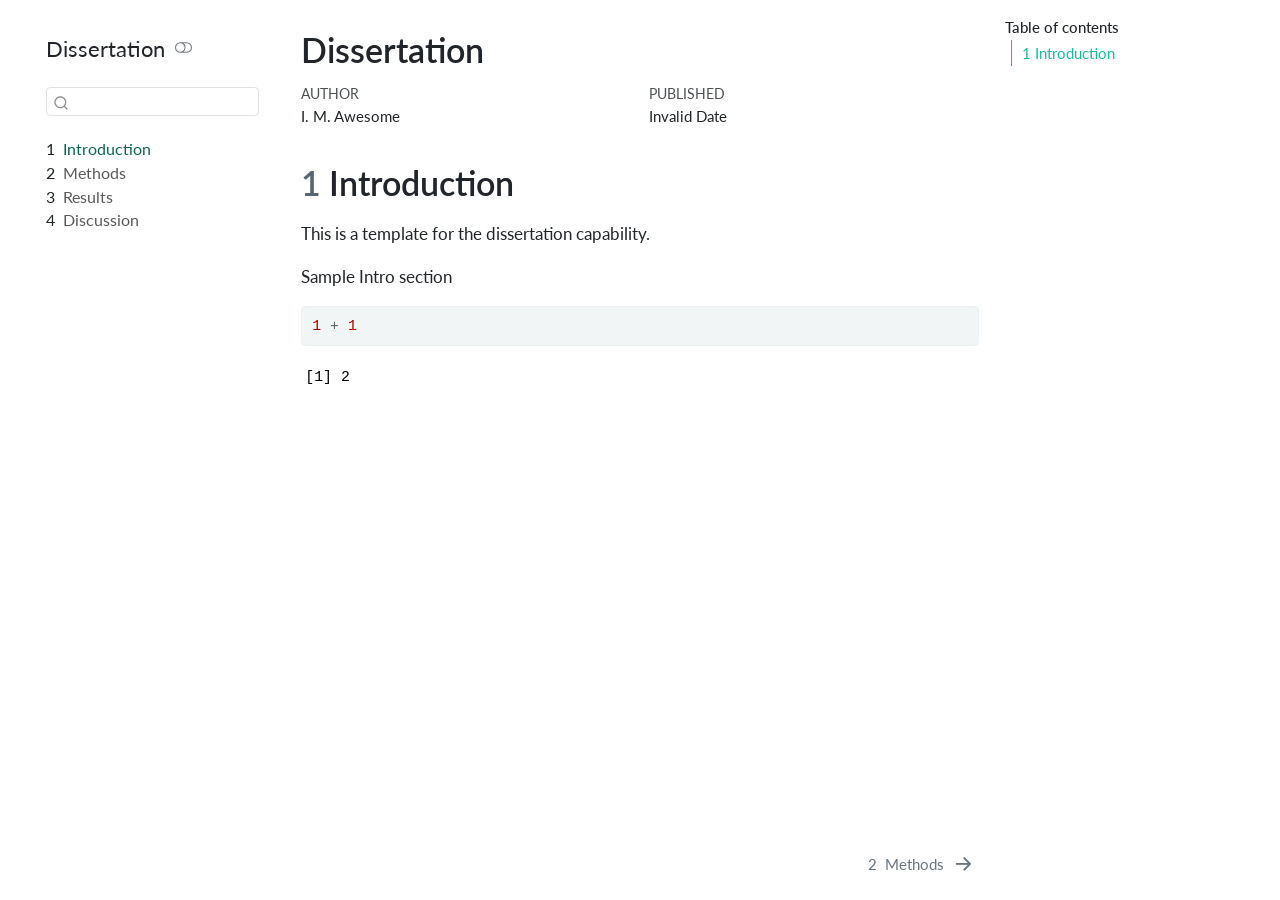
==== commit 73e063e1: "meeting updates - user features added" ====
--- a/docs/index.html
+++ b/docs/index.html
@@ -2,15 +2,17 @@
 <html xmlns="http://www.w3.org/1999/xhtml" lang="en" xml:lang="en"><head>
 
 <meta charset="utf-8">
-<meta name="generator" content="quarto-1.5.53">
+<meta name="generator" content="quarto-1.9.37">
 
 <meta name="viewport" content="width=device-width, initial-scale=1.0, user-scalable=yes">
 
-<meta name="author" content="Norah Jones">
-<meta name="dcterms.date" content="2026-06-29">
-
-<title>dissertate</title>
+<meta name="author" content="I. M. Awesome">
+
+<title>Dissertation</title>
 <style>
+/* Default styles provided by pandoc.
+** See https://pandoc.org/MANUAL.html#variables-for-html for config info.
+*/
 code{white-space: pre-wrap;}
 span.smallcaps{font-variant: small-caps;}
 div.columns{display: flex; gap: min(4vw, 1.5em);}
@@ -23,8 +25,9 @@
   vertical-align: middle;
 }
 /* CSS for syntax highlighting */
+html { -webkit-text-size-adjust: 100%; }
 pre > code.sourceCode { white-space: pre; position: relative; }
-pre > code.sourceCode > span { line-height: 1.25; }
+pre > code.sourceCode > span { display: inline-block; line-height: 1.25; }
 pre > code.sourceCode > span:empty { height: 1.2em; }
 .sourceCode { overflow: visible; }
 code.sourceCode > span { color: inherit; text-decoration: inherit; }
@@ -35,7 +38,7 @@
 }
 @media print {
 pre > code.sourceCode { white-space: pre-wrap; }
-pre > code.sourceCode > span { display: inline-block; text-indent: -5em; padding-left: 5em; }
+pre > code.sourceCode > span { text-indent: -5em; padding-left: 5em; }
 }
 pre.numberSource code
   { counter-reset: source-line 0; }
@@ -66,16 +69,21 @@
 <script src="site_libs/quarto-search/fuse.min.js"></script>
 <script src="site_libs/quarto-search/quarto-search.js"></script>
 <meta name="quarto:offset" content="./">
-<link href="./intro.html" rel="next">
-<script src="site_libs/quarto-html/quarto.js"></script>
+<link href="./methods.html" rel="next">
+<script src="site_libs/quarto-html/quarto.js" type="module"></script>
+<script src="site_libs/quarto-html/tabsets/tabsets.js" type="module"></script>
 <script src="site_libs/quarto-html/popper.min.js"></script>
 <script src="site_libs/quarto-html/tippy.umd.min.js"></script>
 <script src="site_libs/quarto-html/anchor.min.js"></script>
 <link href="site_libs/quarto-html/tippy.css" rel="stylesheet">
-<link href="site_libs/quarto-html/quarto-syntax-highlighting.css" rel="stylesheet" id="quarto-text-highlighting-styles">
+<link href="site_libs/quarto-html/quarto-syntax-highlighting-7f8f88aac4f3542376d5c11b86a4c14d.css" rel="stylesheet" class="quarto-color-scheme" id="quarto-text-highlighting-styles">
+<link href="site_libs/quarto-html/quarto-syntax-highlighting-dark-d0ae9245876894da5ac7e18953ecc5cc.css" rel="stylesheet" class="quarto-color-scheme quarto-color-alternate" id="quarto-text-highlighting-styles">
+<link href="site_libs/quarto-html/quarto-syntax-highlighting-7f8f88aac4f3542376d5c11b86a4c14d.css" rel="stylesheet" class="quarto-color-scheme-extra" id="quarto-text-highlighting-styles">
 <script src="site_libs/bootstrap/bootstrap.min.js"></script>
 <link href="site_libs/bootstrap/bootstrap-icons.css" rel="stylesheet">
-<link href="site_libs/bootstrap/bootstrap.min.css" rel="stylesheet" id="quarto-bootstrap" data-mode="light">
+<link href="site_libs/bootstrap/bootstrap-ffc4c3fc79587ee79da4865b6a08975e.min.css" rel="stylesheet" append-hash="true" class="quarto-color-scheme" id="quarto-bootstrap" data-mode="light">
+<link href="site_libs/bootstrap/bootstrap-dark-acff971833d9769290026d534105daaa.min.css" rel="stylesheet" append-hash="true" class="quarto-color-scheme quarto-color-alternate" id="quarto-bootstrap" data-mode="dark">
+<link href="site_libs/bootstrap/bootstrap-ffc4c3fc79587ee79da4865b6a08975e.min.css" rel="stylesheet" append-hash="true" class="quarto-color-scheme-extra" id="quarto-bootstrap" data-mode="light">
 <script id="quarto-search-options" type="application/json">{
   "location": "sidebar",
   "copy-button": false,
@@ -107,7 +115,169 @@
 
 </head>
 
-<body class="nav-sidebar floating">
+<body class="nav-sidebar floating quarto-light"><script id="quarto-html-before-body" type="application/javascript">
+    const toggleBodyColorMode = (bsSheetEl) => {
+      const mode = bsSheetEl.getAttribute("data-mode");
+      const bodyEl = window.document.querySelector("body");
+      if (mode === "dark") {
+        bodyEl.classList.add("quarto-dark");
+        bodyEl.classList.remove("quarto-light");
+      } else {
+        bodyEl.classList.add("quarto-light");
+        bodyEl.classList.remove("quarto-dark");
+      }
+    }
+    const toggleBodyColorPrimary = () => {
+      const bsSheetEl = window.document.querySelector("link#quarto-bootstrap:not([rel=disabled-stylesheet])");
+      if (bsSheetEl) {
+        toggleBodyColorMode(bsSheetEl);
+      }
+    }
+    const setColorSchemeToggle = (alternate) => {
+      const toggles = window.document.querySelectorAll('.quarto-color-scheme-toggle');
+      for (let i=0; i < toggles.length; i++) {
+        const toggle = toggles[i];
+        if (toggle) {
+          if (alternate) {
+            toggle.classList.add("alternate");
+          } else {
+            toggle.classList.remove("alternate");
+          }
+        }
+      }
+    };
+    const toggleColorMode = (alternate) => {
+      // Switch the stylesheets
+      const primaryStylesheets = window.document.querySelectorAll('link.quarto-color-scheme:not(.quarto-color-alternate)');
+      const alternateStylesheets = window.document.querySelectorAll('link.quarto-color-scheme.quarto-color-alternate');
+      manageTransitions('#quarto-margin-sidebar .nav-link', false);
+      if (alternate) {
+        // note: dark is layered on light, we don't disable primary!
+        enableStylesheet(alternateStylesheets);
+        for (const sheetNode of alternateStylesheets) {
+          if (sheetNode.id === "quarto-bootstrap") {
+            toggleBodyColorMode(sheetNode);
+          }
+        }
+      } else {
+        disableStylesheet(alternateStylesheets);
+        enableStylesheet(primaryStylesheets)
+        toggleBodyColorPrimary();
+      }
+      manageTransitions('#quarto-margin-sidebar .nav-link', true);
+      // Switch the toggles
+      setColorSchemeToggle(alternate)
+      // Hack to workaround the fact that safari doesn't
+      // properly recolor the scrollbar when toggling (#1455)
+      if (navigator.userAgent.indexOf('Safari') > 0 && navigator.userAgent.indexOf('Chrome') == -1) {
+        manageTransitions("body", false);
+        window.scrollTo(0, 1);
+        setTimeout(() => {
+          window.scrollTo(0, 0);
+          manageTransitions("body", true);
+        }, 40);
+      }
+    }
+    const disableStylesheet = (stylesheets) => {
+      for (let i=0; i < stylesheets.length; i++) {
+        const stylesheet = stylesheets[i];
+        stylesheet.rel = 'disabled-stylesheet';
+      }
+    }
+    const enableStylesheet = (stylesheets) => {
+      for (let i=0; i < stylesheets.length; i++) {
+        const stylesheet = stylesheets[i];
+        if(stylesheet.rel !== 'stylesheet') { // for Chrome, which will still FOUC without this check
+          stylesheet.rel = 'stylesheet';
+        }
+      }
+    }
+    const manageTransitions = (selector, allowTransitions) => {
+      const els = window.document.querySelectorAll(selector);
+      for (let i=0; i < els.length; i++) {
+        const el = els[i];
+        if (allowTransitions) {
+          el.classList.remove('notransition');
+        } else {
+          el.classList.add('notransition');
+        }
+      }
+    }
+    const isFileUrl = () => {
+      return window.location.protocol === 'file:';
+    }
+    const hasAlternateSentinel = () => {
+      let styleSentinel = getColorSchemeSentinel();
+      if (styleSentinel !== null) {
+        return styleSentinel === "alternate";
+      } else {
+        return false;
+      }
+    }
+    const setStyleSentinel = (alternate) => {
+      const value = alternate ? "alternate" : "default";
+      if (!isFileUrl()) {
+        window.localStorage.setItem("quarto-color-scheme", value);
+      } else {
+        localAlternateSentinel = value;
+      }
+    }
+    const getColorSchemeSentinel = () => {
+      if (!isFileUrl()) {
+        const storageValue = window.localStorage.getItem("quarto-color-scheme");
+        return storageValue != null ? storageValue : localAlternateSentinel;
+      } else {
+        return localAlternateSentinel;
+      }
+    }
+    const toggleGiscusIfUsed = (isAlternate, darkModeDefault) => {
+      const baseTheme = document.querySelector('#giscus-base-theme')?.value ?? 'light';
+      const alternateTheme = document.querySelector('#giscus-alt-theme')?.value ?? 'dark';
+      let newTheme = '';
+      if(authorPrefersDark) {
+        newTheme = isAlternate ? baseTheme : alternateTheme;
+      } else {
+        newTheme = isAlternate ? alternateTheme : baseTheme;
+      }
+      const changeGiscusTheme = () => {
+        // From: https://github.com/giscus/giscus/issues/336
+        const sendMessage = (message) => {
+          const iframe = document.querySelector('iframe.giscus-frame');
+          if (!iframe) return;
+          iframe.contentWindow.postMessage({ giscus: message }, 'https://giscus.app');
+        }
+        sendMessage({
+          setConfig: {
+            theme: newTheme
+          }
+        });
+      }
+      const isGiscussLoaded = window.document.querySelector('iframe.giscus-frame') !== null;
+      if (isGiscussLoaded) {
+        changeGiscusTheme();
+      }
+    };
+    const authorPrefersDark = false;
+    const darkModeDefault = authorPrefersDark;
+      document.querySelector('link#quarto-text-highlighting-styles.quarto-color-scheme-extra').rel = 'disabled-stylesheet';
+      document.querySelector('link#quarto-bootstrap.quarto-color-scheme-extra').rel = 'disabled-stylesheet';
+    let localAlternateSentinel = darkModeDefault ? 'alternate' : 'default';
+    // Dark / light mode switch
+    window.quartoToggleColorScheme = () => {
+      // Read the current dark / light value
+      let toAlternate = !hasAlternateSentinel();
+      toggleColorMode(toAlternate);
+      setStyleSentinel(toAlternate);
+      toggleGiscusIfUsed(toAlternate, darkModeDefault);
+      window.dispatchEvent(new Event('resize'));
+    };
+    // Switch to dark mode if need be
+    if (hasAlternateSentinel()) {
+      toggleColorMode(true);
+    } else {
+      toggleColorMode(false);
+    }
+  </script>
 
 <div id="quarto-search-results"></div>
   <header id="quarto-header" class="headroom fixed-top">
@@ -116,7 +286,7 @@
       <button type="button" class="quarto-btn-toggle btn" data-bs-toggle="collapse" role="button" data-bs-target=".quarto-sidebar-collapse-item" aria-controls="quarto-sidebar" aria-expanded="false" aria-label="Toggle sidebar navigation" onclick="if (window.quartoToggleHeadroom) { window.quartoToggleHeadroom(); }">
         <i class="bi bi-layout-text-sidebar-reverse"></i>
       </button>
-        <nav class="quarto-page-breadcrumbs" aria-label="breadcrumb"><ol class="breadcrumb"><li class="breadcrumb-item"><a href="./index.html">Preface</a></li></ol></nav>
+        <nav class="quarto-page-breadcrumbs" aria-label="breadcrumb"><ol class="breadcrumb"><li class="breadcrumb-item"><a href="./index.html"><span class="chapter-number">1</span>&nbsp; <span class="chapter-title">Introduction</span></a></li></ol></nav>
         <a class="flex-grow-1" role="navigation" data-bs-toggle="collapse" data-bs-target=".quarto-sidebar-collapse-item" aria-controls="quarto-sidebar" aria-expanded="false" aria-label="Toggle sidebar navigation" onclick="if (window.quartoToggleHeadroom) { window.quartoToggleHeadroom(); }">      
         </a>
       <button type="button" class="btn quarto-search-button" aria-label="Search" onclick="window.quartoOpenSearch();">
@@ -131,7 +301,10 @@
   <nav id="quarto-sidebar" class="sidebar collapse collapse-horizontal quarto-sidebar-collapse-item sidebar-navigation floating overflow-auto">
     <div class="pt-lg-2 mt-2 text-left sidebar-header">
     <div class="sidebar-title mb-0 py-0">
-      <a href="./">dissertate</a> 
+      <a href="./">Dissertation</a> 
+        <div class="sidebar-tools-main">
+  <a href="" class="quarto-color-scheme-toggle quarto-navigation-tool  px-1" onclick="window.quartoToggleColorScheme(); return false;" title="Toggle dark mode"><i class="bi"></i></a>
+</div>
     </div>
       </div>
         <div class="mt-2 flex-shrink-0 align-items-center">
@@ -144,25 +317,25 @@
         <li class="sidebar-item">
   <div class="sidebar-item-container"> 
   <a href="./index.html" class="sidebar-item-text sidebar-link active">
- <span class="menu-text">Preface</span></a>
-  </div>
-</li>
-        <li class="sidebar-item">
-  <div class="sidebar-item-container"> 
-  <a href="./intro.html" class="sidebar-item-text sidebar-link">
  <span class="menu-text"><span class="chapter-number">1</span>&nbsp; <span class="chapter-title">Introduction</span></span></a>
   </div>
 </li>
         <li class="sidebar-item">
   <div class="sidebar-item-container"> 
-  <a href="./summary.html" class="sidebar-item-text sidebar-link">
- <span class="menu-text"><span class="chapter-number">2</span>&nbsp; <span class="chapter-title">Summary</span></span></a>
+  <a href="./methods.html" class="sidebar-item-text sidebar-link">
+ <span class="menu-text"><span class="chapter-number">2</span>&nbsp; <span class="chapter-title">Methods</span></span></a>
   </div>
 </li>
         <li class="sidebar-item">
   <div class="sidebar-item-container"> 
-  <a href="./references.html" class="sidebar-item-text sidebar-link">
- <span class="menu-text">References</span></a>
+  <a href="./results.html" class="sidebar-item-text sidebar-link">
+ <span class="menu-text"><span class="chapter-number">3</span>&nbsp; <span class="chapter-title">Results</span></span></a>
+  </div>
+</li>
+        <li class="sidebar-item">
+  <div class="sidebar-item-container"> 
+  <a href="./discussion.html" class="sidebar-item-text sidebar-link">
+ <span class="menu-text"><span class="chapter-number">4</span>&nbsp; <span class="chapter-title">Discussion</span></span></a>
   </div>
 </li>
     </ul>
@@ -175,16 +348,17 @@
     <h2 id="toc-title">Table of contents</h2>
    
   <ul>
-  <li><a href="#preface" id="toc-preface" class="nav-link active" data-scroll-target="#preface">Preface</a></li>
+  <li><a href="#introduction" id="toc-introduction" class="nav-link active" data-scroll-target="#introduction"><span class="header-section-number">1</span> Introduction</a></li>
   </ul>
 </nav>
     </div>
 <!-- main -->
 <main class="content" id="quarto-document-content">
 
+
 <header id="title-block-header" class="quarto-title-block default">
 <div class="quarto-title">
-<h1 class="title">dissertate</h1>
+<h1 class="title">Dissertation</h1>
 </div>
 
 
@@ -194,14 +368,14 @@
     <div>
     <div class="quarto-title-meta-heading">Author</div>
     <div class="quarto-title-meta-contents">
-             <p>Norah Jones </p>
+             <p>I. M. Awesome </p>
           </div>
   </div>
     
     <div>
     <div class="quarto-title-meta-heading">Published</div>
     <div class="quarto-title-meta-contents">
-      <p class="date">June 29, 2026</p>
+      <p class="date">Invalid Date</p>
     </div>
   </div>
   
@@ -213,12 +387,12 @@
 </header>
 
 
-<section id="preface" class="level1 unnumbered">
-<h1 class="unnumbered">Preface</h1>
+<section id="introduction" class="level1" data-number="1">
+<h1 data-number="1"><span class="header-section-number">1</span> Introduction</h1>
 <p>This is a template for the dissertation capability.</p>
-<p>To learn more about Quarto books visit <a href="https://quarto.org/docs/books" class="uri">https://quarto.org/docs/books</a>.</p>
+<p>Sample Intro section</p>
 <div class="cell">
-<div class="sourceCode cell-code" id="cb1"><pre class="sourceCode r code-with-copy"><code class="sourceCode r"><span id="cb1-1"><a href="#cb1-1" aria-hidden="true" tabindex="-1"></a><span class="dv">1</span> <span class="sc">+</span> <span class="dv">1</span></span></code><button title="Copy to Clipboard" class="code-copy-button"><i class="bi"></i></button></pre></div>
+<div class="code-copy-outer-scaffold"><div class="sourceCode cell-code" id="cb1"><pre class="sourceCode r code-with-copy"><code class="sourceCode r"><span id="cb1-1"><a href="#cb1-1" aria-hidden="true" tabindex="-1"></a><span class="dv">1</span> <span class="sc">+</span> <span class="dv">1</span></span></code></pre></div><button title="Copy to Clipboard" class="code-copy-button"><i class="bi"></i></button></div>
 <div class="cell-output cell-output-stdout">
 <pre><code>[1] 2</code></pre>
 </div>
@@ -229,239 +403,256 @@
 
 </main> <!-- /main -->
 <script id="quarto-html-after-body" type="application/javascript">
-window.document.addEventListener("DOMContentLoaded", function (event) {
-  const toggleBodyColorMode = (bsSheetEl) => {
-    const mode = bsSheetEl.getAttribute("data-mode");
-    const bodyEl = window.document.querySelector("body");
-    if (mode === "dark") {
-      bodyEl.classList.add("quarto-dark");
-      bodyEl.classList.remove("quarto-light");
-    } else {
-      bodyEl.classList.add("quarto-light");
-      bodyEl.classList.remove("quarto-dark");
-    }
-  }
-  const toggleBodyColorPrimary = () => {
-    const bsSheetEl = window.document.querySelector("link#quarto-bootstrap");
-    if (bsSheetEl) {
-      toggleBodyColorMode(bsSheetEl);
-    }
-  }
-  toggleBodyColorPrimary();  
-  const icon = "";
-  const anchorJS = new window.AnchorJS();
-  anchorJS.options = {
-    placement: 'right',
-    icon: icon
-  };
-  anchorJS.add('.anchored');
-  const isCodeAnnotation = (el) => {
-    for (const clz of el.classList) {
-      if (clz.startsWith('code-annotation-')) {                     
-        return true;
-      }
-    }
-    return false;
-  }
-  const onCopySuccess = function(e) {
-    // button target
-    const button = e.trigger;
-    // don't keep focus
-    button.blur();
-    // flash "checked"
-    button.classList.add('code-copy-button-checked');
-    var currentTitle = button.getAttribute("title");
-    button.setAttribute("title", "Copied!");
-    let tooltip;
-    if (window.bootstrap) {
-      button.setAttribute("data-bs-toggle", "tooltip");
-      button.setAttribute("data-bs-placement", "left");
-      button.setAttribute("data-bs-title", "Copied!");
-      tooltip = new bootstrap.Tooltip(button, 
-        { trigger: "manual", 
-          customClass: "code-copy-button-tooltip",
-          offset: [0, -8]});
-      tooltip.show();    
-    }
-    setTimeout(function() {
-      if (tooltip) {
-        tooltip.hide();
-        button.removeAttribute("data-bs-title");
-        button.removeAttribute("data-bs-toggle");
-        button.removeAttribute("data-bs-placement");
-      }
-      button.setAttribute("title", currentTitle);
-      button.classList.remove('code-copy-button-checked');
-    }, 1000);
-    // clear code selection
-    e.clearSelection();
-  }
-  const getTextToCopy = function(trigger) {
-      const codeEl = trigger.previousElementSibling.cloneNode(true);
+  window.document.addEventListener("DOMContentLoaded", function (event) {
+    // Ensure there is a toggle, if there isn't float one in the top right
+    if (window.document.querySelector('.quarto-color-scheme-toggle') === null) {
+      const a = window.document.createElement('a');
+      a.classList.add('top-right');
+      a.classList.add('quarto-color-scheme-toggle');
+      a.href = "";
+      a.onclick = function() { try { window.quartoToggleColorScheme(); } catch {} return false; };
+      const i = window.document.createElement("i");
+      i.classList.add('bi');
+      a.appendChild(i);
+      window.document.body.appendChild(a);
+    }
+    setColorSchemeToggle(hasAlternateSentinel())
+    const icon = "";
+    const anchorJS = new window.AnchorJS();
+    anchorJS.options = {
+      placement: 'right',
+      icon: icon
+    };
+    anchorJS.add('.anchored');
+    const isCodeAnnotation = (el) => {
+      for (const clz of el.classList) {
+        if (clz.startsWith('code-annotation-')) {                     
+          return true;
+        }
+      }
+      return false;
+    }
+    const onCopySuccess = function(e) {
+      // button target
+      const button = e.trigger;
+      // don't keep focus
+      button.blur();
+      // flash "checked"
+      button.classList.add('code-copy-button-checked');
+      var currentTitle = button.getAttribute("title");
+      button.setAttribute("title", "Copied!");
+      let tooltip;
+      if (window.bootstrap) {
+        button.setAttribute("data-bs-toggle", "tooltip");
+        button.setAttribute("data-bs-placement", "left");
+        button.setAttribute("data-bs-title", "Copied!");
+        tooltip = new bootstrap.Tooltip(button, 
+          { trigger: "manual", 
+            customClass: "code-copy-button-tooltip",
+            offset: [0, -8]});
+        tooltip.show();    
+      }
+      setTimeout(function() {
+        if (tooltip) {
+          tooltip.hide();
+          button.removeAttribute("data-bs-title");
+          button.removeAttribute("data-bs-toggle");
+          button.removeAttribute("data-bs-placement");
+        }
+        button.setAttribute("title", currentTitle);
+        button.classList.remove('code-copy-button-checked');
+      }, 1000);
+      // clear code selection
+      e.clearSelection();
+    }
+    const getTextToCopy = function(trigger) {
+      const outerScaffold = trigger.parentElement.cloneNode(true);
+      const codeEl = outerScaffold.querySelector('code');
       for (const childEl of codeEl.children) {
         if (isCodeAnnotation(childEl)) {
           childEl.remove();
         }
       }
       return codeEl.innerText;
-  }
-  const clipboard = new window.ClipboardJS('.code-copy-button:not([data-in-quarto-modal])', {
-    text: getTextToCopy
-  });
-  clipboard.on('success', onCopySuccess);
-  if (window.document.getElementById('quarto-embedded-source-code-modal')) {
-    // For code content inside modals, clipBoardJS needs to be initialized with a container option
-    // TODO: Check when it could be a function (https://github.com/zenorocha/clipboard.js/issues/860)
-    const clipboardModal = new window.ClipboardJS('.code-copy-button[data-in-quarto-modal]', {
-      text: getTextToCopy,
-      container: window.document.getElementById('quarto-embedded-source-code-modal')
+    }
+    const clipboard = new window.ClipboardJS('.code-copy-button:not([data-in-quarto-modal])', {
+      text: getTextToCopy
     });
-    clipboardModal.on('success', onCopySuccess);
-  }
-    var localhostRegex = new RegExp(/^(?:http|https):\/\/localhost\:?[0-9]*\//);
-    var mailtoRegex = new RegExp(/^mailto:/);
-      var filterRegex = new RegExp('/' + window.location.host + '/');
-    var isInternal = (href) => {
-        return filterRegex.test(href) || localhostRegex.test(href) || mailtoRegex.test(href);
-    }
-    // Inspect non-navigation links and adorn them if external
- 	var links = window.document.querySelectorAll('a[href]:not(.nav-link):not(.navbar-brand):not(.toc-action):not(.sidebar-link):not(.sidebar-item-toggle):not(.pagination-link):not(.no-external):not([aria-hidden]):not(.dropdown-item):not(.quarto-navigation-tool):not(.about-link)');
-    for (var i=0; i<links.length; i++) {
-      const link = links[i];
-      if (!isInternal(link.href)) {
-        // undo the damage that might have been done by quarto-nav.js in the case of
-        // links that we want to consider external
-        if (link.dataset.originalHref !== undefined) {
-          link.href = link.dataset.originalHref;
-        }
-      }
-    }
-  function tippyHover(el, contentFn, onTriggerFn, onUntriggerFn) {
-    const config = {
-      allowHTML: true,
-      maxWidth: 500,
-      delay: 100,
-      arrow: false,
-      appendTo: function(el) {
-          return el.parentElement;
-      },
-      interactive: true,
-      interactiveBorder: 10,
-      theme: 'quarto',
-      placement: 'bottom-start',
-    };
-    if (contentFn) {
-      config.content = contentFn;
-    }
-    if (onTriggerFn) {
-      config.onTrigger = onTriggerFn;
-    }
-    if (onUntriggerFn) {
-      config.onUntrigger = onUntriggerFn;
-    }
-    window.tippy(el, config); 
-  }
-  const noterefs = window.document.querySelectorAll('a[role="doc-noteref"]');
-  for (var i=0; i<noterefs.length; i++) {
-    const ref = noterefs[i];
-    tippyHover(ref, function() {
-      // use id or data attribute instead here
-      let href = ref.getAttribute('data-footnote-href') || ref.getAttribute('href');
-      try { href = new URL(href).hash; } catch {}
-      const id = href.replace(/^#\/?/, "");
-      const note = window.document.getElementById(id);
-      if (note) {
-        return note.innerHTML;
+    clipboard.on('success', onCopySuccess);
+    if (window.document.getElementById('quarto-embedded-source-code-modal')) {
+      const clipboardModal = new window.ClipboardJS('.code-copy-button[data-in-quarto-modal]', {
+        text: getTextToCopy,
+        container: window.document.getElementById('quarto-embedded-source-code-modal')
+      });
+      clipboardModal.on('success', onCopySuccess);
+    }
+      var localhostRegex = new RegExp(/^(?:http|https):\/\/localhost\:?[0-9]*\//);
+      var mailtoRegex = new RegExp(/^mailto:/);
+        var filterRegex = new RegExp('/' + window.location.host + '/');
+      var isInternal = (href) => {
+          return filterRegex.test(href) || localhostRegex.test(href) || mailtoRegex.test(href);
+      }
+      // Inspect non-navigation links and adorn them if external
+     var links = window.document.querySelectorAll('a[href]:not(.nav-link):not(.navbar-brand):not(.toc-action):not(.sidebar-link):not(.sidebar-item-toggle):not(.pagination-link):not(.no-external):not([aria-hidden]):not(.dropdown-item):not(.quarto-navigation-tool):not(.about-link)');
+      for (var i=0; i<links.length; i++) {
+        const link = links[i];
+        if (!isInternal(link.href)) {
+          // undo the damage that might have been done by quarto-nav.js in the case of
+          // links that we want to consider external
+          if (link.dataset.originalHref !== undefined) {
+            link.href = link.dataset.originalHref;
+          }
+        }
+      }
+    function tippyHover(el, contentFn, onTriggerFn, onUntriggerFn) {
+      const config = {
+        allowHTML: true,
+        maxWidth: 500,
+        delay: 100,
+        arrow: false,
+        appendTo: function(el) {
+            return el.parentElement;
+        },
+        interactive: true,
+        interactiveBorder: 10,
+        theme: 'quarto',
+        placement: 'bottom-start',
+      };
+      if (contentFn) {
+        config.content = contentFn;
+      }
+      if (onTriggerFn) {
+        config.onTrigger = onTriggerFn;
+      }
+      if (onUntriggerFn) {
+        config.onUntrigger = onUntriggerFn;
+      }
+      window.tippy(el, config); 
+    }
+    const noterefs = window.document.querySelectorAll('a[role="doc-noteref"]');
+    for (var i=0; i<noterefs.length; i++) {
+      const ref = noterefs[i];
+      tippyHover(ref, function() {
+        // use id or data attribute instead here
+        let href = ref.getAttribute('data-footnote-href') || ref.getAttribute('href');
+        try { href = new URL(href).hash; } catch {}
+        const id = href.replace(/^#\/?/, "");
+        const note = window.document.getElementById(id);
+        if (note) {
+          return note.innerHTML;
+        } else {
+          return "";
+        }
+      });
+    }
+    const xrefs = window.document.querySelectorAll('a.quarto-xref');
+    const processXRef = (id, note) => {
+      // Strip column container classes
+      const stripColumnClz = (el) => {
+        el.classList.remove("page-full", "page-columns");
+        if (el.children) {
+          for (const child of el.children) {
+            stripColumnClz(child);
+          }
+        }
+      }
+      stripColumnClz(note)
+      if (id === null || id.startsWith('sec-')) {
+        // Special case sections, only their first couple elements
+        const container = document.createElement("div");
+        if (note.children && note.children.length > 2) {
+          container.appendChild(note.children[0].cloneNode(true));
+          for (let i = 1; i < note.children.length; i++) {
+            const child = note.children[i];
+            if (child.tagName === "P" && child.innerText === "") {
+              continue;
+            } else {
+              container.appendChild(child.cloneNode(true));
+              break;
+            }
+          }
+          if (window.Quarto?.typesetMath) {
+            window.Quarto.typesetMath(container);
+          }
+          return container.innerHTML
+        } else {
+          if (window.Quarto?.typesetMath) {
+            window.Quarto.typesetMath(note);
+          }
+          return note.innerHTML;
+        }
       } else {
-        return "";
-      }
-    });
-  }
-  const xrefs = window.document.querySelectorAll('a.quarto-xref');
-  const processXRef = (id, note) => {
-    // Strip column container classes
-    const stripColumnClz = (el) => {
-      el.classList.remove("page-full", "page-columns");
-      if (el.children) {
-        for (const child of el.children) {
-          stripColumnClz(child);
-        }
-      }
-    }
-    stripColumnClz(note)
-    if (id === null || id.startsWith('sec-')) {
-      // Special case sections, only their first couple elements
-      const container = document.createElement("div");
-      if (note.children && note.children.length > 2) {
-        container.appendChild(note.children[0].cloneNode(true));
-        for (let i = 1; i < note.children.length; i++) {
-          const child = note.children[i];
-          if (child.tagName === "P" && child.innerText === "") {
-            continue;
-          } else {
-            container.appendChild(child.cloneNode(true));
-            break;
-          }
-        }
-        if (window.Quarto?.typesetMath) {
-          window.Quarto.typesetMath(container);
-        }
-        return container.innerHTML
-      } else {
+        // Remove any anchor links if they are present
+        const anchorLink = note.querySelector('a.anchorjs-link');
+        if (anchorLink) {
+          anchorLink.remove();
+        }
         if (window.Quarto?.typesetMath) {
           window.Quarto.typesetMath(note);
         }
-        return note.innerHTML;
-      }
-    } else {
-      // Remove any anchor links if they are present
-      const anchorLink = note.querySelector('a.anchorjs-link');
-      if (anchorLink) {
-        anchorLink.remove();
-      }
-      if (window.Quarto?.typesetMath) {
-        window.Quarto.typesetMath(note);
-      }
-      // TODO in 1.5, we should make sure this works without a callout special case
-      if (note.classList.contains("callout")) {
-        return note.outerHTML;
-      } else {
-        return note.innerHTML;
-      }
-    }
-  }
-  for (var i=0; i<xrefs.length; i++) {
-    const xref = xrefs[i];
-    tippyHover(xref, undefined, function(instance) {
-      instance.disable();
-      let url = xref.getAttribute('href');
-      let hash = undefined; 
-      if (url.startsWith('#')) {
-        hash = url;
-      } else {
-        try { hash = new URL(url).hash; } catch {}
-      }
-      if (hash) {
-        const id = hash.replace(/^#\/?/, "");
-        const note = window.document.getElementById(id);
-        if (note !== null) {
-          try {
-            const html = processXRef(id, note.cloneNode(true));
-            instance.setContent(html);
-          } finally {
-            instance.enable();
-            instance.show();
-          }
+        if (note.classList.contains("callout")) {
+          return note.outerHTML;
         } else {
-          // See if we can fetch this
-          fetch(url.split('#')[0])
+          return note.innerHTML;
+        }
+      }
+    }
+    for (var i=0; i<xrefs.length; i++) {
+      const xref = xrefs[i];
+      tippyHover(xref, undefined, function(instance) {
+        instance.disable();
+        let url = xref.getAttribute('href');
+        let hash = undefined; 
+        if (url.startsWith('#')) {
+          hash = url;
+        } else {
+          try { hash = new URL(url).hash; } catch {}
+        }
+        if (hash) {
+          const id = hash.replace(/^#\/?/, "");
+          const note = window.document.getElementById(id);
+          if (note !== null) {
+            try {
+              const html = processXRef(id, note.cloneNode(true));
+              instance.setContent(html);
+            } finally {
+              instance.enable();
+              instance.show();
+            }
+          } else {
+            // See if we can fetch this
+            fetch(url.split('#')[0])
+            .then(res => res.text())
+            .then(html => {
+              const parser = new DOMParser();
+              const htmlDoc = parser.parseFromString(html, "text/html");
+              const note = htmlDoc.getElementById(id);
+              if (note !== null) {
+                const html = processXRef(id, note);
+                instance.setContent(html);
+              } 
+            }).finally(() => {
+              instance.enable();
+              instance.show();
+            });
+          }
+        } else {
+          // See if we can fetch a full url (with no hash to target)
+          // This is a special case and we should probably do some content thinning / targeting
+          fetch(url)
           .then(res => res.text())
           .then(html => {
             const parser = new DOMParser();
             const htmlDoc = parser.parseFromString(html, "text/html");
-            const note = htmlDoc.getElementById(id);
+            const note = htmlDoc.querySelector('main.content');
             if (note !== null) {
-              const html = processXRef(id, note);
+              // This should only happen for chapter cross references
+              // (since there is no id in the URL)
+              // remove the first header
+              if (note.children.length > 0 && note.children[0].tagName === "HEADER") {
+                note.children[0].remove();
+              }
+              const html = processXRef(null, note);
               instance.setContent(html);
             } 
           }).finally(() => {
@@ -469,191 +660,167 @@
             instance.show();
           });
         }
+      }, function(instance) {
+      });
+    }
+        let selectedAnnoteEl;
+        const selectorForAnnotation = ( cell, annotation) => {
+          let cellAttr = 'data-code-cell="' + cell + '"';
+          let lineAttr = 'data-code-annotation="' +  annotation + '"';
+          const selector = 'span[' + cellAttr + '][' + lineAttr + ']';
+          return selector;
+        }
+        const selectCodeLines = (annoteEl) => {
+          const doc = window.document;
+          const targetCell = annoteEl.getAttribute("data-target-cell");
+          const targetAnnotation = annoteEl.getAttribute("data-target-annotation");
+          const annoteSpan = window.document.querySelector(selectorForAnnotation(targetCell, targetAnnotation));
+          const lines = annoteSpan.getAttribute("data-code-lines").split(",");
+          const lineIds = lines.map((line) => {
+            return targetCell + "-" + line;
+          })
+          let top = null;
+          let height = null;
+          let parent = null;
+          if (lineIds.length > 0) {
+              //compute the position of the single el (top and bottom and make a div)
+              const el = window.document.getElementById(lineIds[0]);
+              top = el.offsetTop;
+              height = el.offsetHeight;
+              parent = el.parentElement.parentElement;
+            if (lineIds.length > 1) {
+              const lastEl = window.document.getElementById(lineIds[lineIds.length - 1]);
+              const bottom = lastEl.offsetTop + lastEl.offsetHeight;
+              height = bottom - top;
+            }
+            if (top !== null && height !== null && parent !== null) {
+              // cook up a div (if necessary) and position it 
+              let div = window.document.getElementById("code-annotation-line-highlight");
+              if (div === null) {
+                div = window.document.createElement("div");
+                div.setAttribute("id", "code-annotation-line-highlight");
+                div.style.position = 'absolute';
+                parent.appendChild(div);
+              }
+              div.style.top = top - 2 + "px";
+              div.style.height = height + 4 + "px";
+              div.style.left = 0;
+              let gutterDiv = window.document.getElementById("code-annotation-line-highlight-gutter");
+              if (gutterDiv === null) {
+                gutterDiv = window.document.createElement("div");
+                gutterDiv.setAttribute("id", "code-annotation-line-highlight-gutter");
+                gutterDiv.style.position = 'absolute';
+                const codeCell = window.document.getElementById(targetCell);
+                const gutter = codeCell.querySelector('.code-annotation-gutter');
+                gutter.appendChild(gutterDiv);
+              }
+              gutterDiv.style.top = top - 2 + "px";
+              gutterDiv.style.height = height + 4 + "px";
+            }
+            selectedAnnoteEl = annoteEl;
+          }
+        };
+        const unselectCodeLines = () => {
+          const elementsIds = ["code-annotation-line-highlight", "code-annotation-line-highlight-gutter"];
+          elementsIds.forEach((elId) => {
+            const div = window.document.getElementById(elId);
+            if (div) {
+              div.remove();
+            }
+          });
+          selectedAnnoteEl = undefined;
+        };
+          // Handle positioning of the toggle
+      window.addEventListener(
+        "resize",
+        throttle(() => {
+          elRect = undefined;
+          if (selectedAnnoteEl) {
+            selectCodeLines(selectedAnnoteEl);
+          }
+        }, 10)
+      );
+      function throttle(fn, ms) {
+      let throttle = false;
+      let timer;
+        return (...args) => {
+          if(!throttle) { // first call gets through
+              fn.apply(this, args);
+              throttle = true;
+          } else { // all the others get throttled
+              if(timer) clearTimeout(timer); // cancel #2
+              timer = setTimeout(() => {
+                fn.apply(this, args);
+                timer = throttle = false;
+              }, ms);
+          }
+        };
+      }
+        // Attach click handler to the DT
+        const annoteDls = window.document.querySelectorAll('dt[data-target-cell]');
+        for (const annoteDlNode of annoteDls) {
+          annoteDlNode.addEventListener('click', (event) => {
+            const clickedEl = event.target;
+            if (clickedEl !== selectedAnnoteEl) {
+              unselectCodeLines();
+              const activeEl = window.document.querySelector('dt[data-target-cell].code-annotation-active');
+              if (activeEl) {
+                activeEl.classList.remove('code-annotation-active');
+              }
+              selectCodeLines(clickedEl);
+              clickedEl.classList.add('code-annotation-active');
+            } else {
+              // Unselect the line
+              unselectCodeLines();
+              clickedEl.classList.remove('code-annotation-active');
+            }
+          });
+        }
+    const findCites = (el) => {
+      const parentEl = el.parentElement;
+      if (parentEl) {
+        const cites = parentEl.dataset.cites;
+        if (cites) {
+          return {
+            el,
+            cites: cites.split(' ')
+          };
+        } else {
+          return findCites(el.parentElement)
+        }
       } else {
-        // See if we can fetch a full url (with no hash to target)
-        // This is a special case and we should probably do some content thinning / targeting
-        fetch(url)
-        .then(res => res.text())
-        .then(html => {
-          const parser = new DOMParser();
-          const htmlDoc = parser.parseFromString(html, "text/html");
-          const note = htmlDoc.querySelector('main.content');
-          if (note !== null) {
-            // This should only happen for chapter cross references
-            // (since there is no id in the URL)
-            // remove the first header
-            if (note.children.length > 0 && note.children[0].tagName === "HEADER") {
-              note.children[0].remove();
+        return undefined;
+      }
+    };
+    var bibliorefs = window.document.querySelectorAll('a[role="doc-biblioref"]');
+    for (var i=0; i<bibliorefs.length; i++) {
+      const ref = bibliorefs[i];
+      const citeInfo = findCites(ref);
+      if (citeInfo) {
+        tippyHover(citeInfo.el, function() {
+          var popup = window.document.createElement('div');
+          citeInfo.cites.forEach(function(cite) {
+            var citeDiv = window.document.createElement('div');
+            citeDiv.classList.add('hanging-indent');
+            citeDiv.classList.add('csl-entry');
+            var biblioDiv = window.document.getElementById('ref-' + cite);
+            if (biblioDiv) {
+              citeDiv.innerHTML = biblioDiv.innerHTML;
             }
-            const html = processXRef(null, note);
-            instance.setContent(html);
-          } 
-        }).finally(() => {
-          instance.enable();
-          instance.show();
+            popup.appendChild(citeDiv);
+          });
+          return popup.innerHTML;
         });
       }
-    }, function(instance) {
-    });
-  }
-      let selectedAnnoteEl;
-      const selectorForAnnotation = ( cell, annotation) => {
-        let cellAttr = 'data-code-cell="' + cell + '"';
-        let lineAttr = 'data-code-annotation="' +  annotation + '"';
-        const selector = 'span[' + cellAttr + '][' + lineAttr + ']';
-        return selector;
-      }
-      const selectCodeLines = (annoteEl) => {
-        const doc = window.document;
-        const targetCell = annoteEl.getAttribute("data-target-cell");
-        const targetAnnotation = annoteEl.getAttribute("data-target-annotation");
-        const annoteSpan = window.document.querySelector(selectorForAnnotation(targetCell, targetAnnotation));
-        const lines = annoteSpan.getAttribute("data-code-lines").split(",");
-        const lineIds = lines.map((line) => {
-          return targetCell + "-" + line;
-        })
-        let top = null;
-        let height = null;
-        let parent = null;
-        if (lineIds.length > 0) {
-            //compute the position of the single el (top and bottom and make a div)
-            const el = window.document.getElementById(lineIds[0]);
-            top = el.offsetTop;
-            height = el.offsetHeight;
-            parent = el.parentElement.parentElement;
-          if (lineIds.length > 1) {
-            const lastEl = window.document.getElementById(lineIds[lineIds.length - 1]);
-            const bottom = lastEl.offsetTop + lastEl.offsetHeight;
-            height = bottom - top;
-          }
-          if (top !== null && height !== null && parent !== null) {
-            // cook up a div (if necessary) and position it 
-            let div = window.document.getElementById("code-annotation-line-highlight");
-            if (div === null) {
-              div = window.document.createElement("div");
-              div.setAttribute("id", "code-annotation-line-highlight");
-              div.style.position = 'absolute';
-              parent.appendChild(div);
-            }
-            div.style.top = top - 2 + "px";
-            div.style.height = height + 4 + "px";
-            div.style.left = 0;
-            let gutterDiv = window.document.getElementById("code-annotation-line-highlight-gutter");
-            if (gutterDiv === null) {
-              gutterDiv = window.document.createElement("div");
-              gutterDiv.setAttribute("id", "code-annotation-line-highlight-gutter");
-              gutterDiv.style.position = 'absolute';
-              const codeCell = window.document.getElementById(targetCell);
-              const gutter = codeCell.querySelector('.code-annotation-gutter');
-              gutter.appendChild(gutterDiv);
-            }
-            gutterDiv.style.top = top - 2 + "px";
-            gutterDiv.style.height = height + 4 + "px";
-          }
-          selectedAnnoteEl = annoteEl;
-        }
-      };
-      const unselectCodeLines = () => {
-        const elementsIds = ["code-annotation-line-highlight", "code-annotation-line-highlight-gutter"];
-        elementsIds.forEach((elId) => {
-          const div = window.document.getElementById(elId);
-          if (div) {
-            div.remove();
-          }
-        });
-        selectedAnnoteEl = undefined;
-      };
-        // Handle positioning of the toggle
-    window.addEventListener(
-      "resize",
-      throttle(() => {
-        elRect = undefined;
-        if (selectedAnnoteEl) {
-          selectCodeLines(selectedAnnoteEl);
-        }
-      }, 10)
-    );
-    function throttle(fn, ms) {
-    let throttle = false;
-    let timer;
-      return (...args) => {
-        if(!throttle) { // first call gets through
-            fn.apply(this, args);
-            throttle = true;
-        } else { // all the others get throttled
-            if(timer) clearTimeout(timer); // cancel #2
-            timer = setTimeout(() => {
-              fn.apply(this, args);
-              timer = throttle = false;
-            }, ms);
-        }
-      };
-    }
-      // Attach click handler to the DT
-      const annoteDls = window.document.querySelectorAll('dt[data-target-cell]');
-      for (const annoteDlNode of annoteDls) {
-        annoteDlNode.addEventListener('click', (event) => {
-          const clickedEl = event.target;
-          if (clickedEl !== selectedAnnoteEl) {
-            unselectCodeLines();
-            const activeEl = window.document.querySelector('dt[data-target-cell].code-annotation-active');
-            if (activeEl) {
-              activeEl.classList.remove('code-annotation-active');
-            }
-            selectCodeLines(clickedEl);
-            clickedEl.classList.add('code-annotation-active');
-          } else {
-            // Unselect the line
-            unselectCodeLines();
-            clickedEl.classList.remove('code-annotation-active');
-          }
-        });
-      }
-  const findCites = (el) => {
-    const parentEl = el.parentElement;
-    if (parentEl) {
-      const cites = parentEl.dataset.cites;
-      if (cites) {
-        return {
-          el,
-          cites: cites.split(' ')
-        };
-      } else {
-        return findCites(el.parentElement)
-      }
-    } else {
-      return undefined;
-    }
-  };
-  var bibliorefs = window.document.querySelectorAll('a[role="doc-biblioref"]');
-  for (var i=0; i<bibliorefs.length; i++) {
-    const ref = bibliorefs[i];
-    const citeInfo = findCites(ref);
-    if (citeInfo) {
-      tippyHover(citeInfo.el, function() {
-        var popup = window.document.createElement('div');
-        citeInfo.cites.forEach(function(cite) {
-          var citeDiv = window.document.createElement('div');
-          citeDiv.classList.add('hanging-indent');
-          citeDiv.classList.add('csl-entry');
-          var biblioDiv = window.document.getElementById('ref-' + cite);
-          if (biblioDiv) {
-            citeDiv.innerHTML = biblioDiv.innerHTML;
-          }
-          popup.appendChild(citeDiv);
-        });
-        return popup.innerHTML;
-      });
-    }
-  }
-});
-</script>
+    }
+  });
+  </script>
 <nav class="page-navigation">
   <div class="nav-page nav-page-previous">
   </div>
   <div class="nav-page nav-page-next">
-      <a href="./intro.html" class="pagination-link" aria-label="Introduction">
-        <span class="nav-page-text"><span class="chapter-number">1</span>&nbsp; <span class="chapter-title">Introduction</span></span> <i class="bi bi-arrow-right-short"></i>
+      <a href="./methods.html" class="pagination-link" aria-label="Methods">
+        <span class="nav-page-text"><span class="chapter-number">2</span>&nbsp; <span class="chapter-title">Methods</span></span> <i class="bi bi-arrow-right-short"></i>
       </a>
   </div>
 </nav>
--- a/docs/site_libs/quarto-html/quarto-syntax-highlighting-7f8f88aac4f3542376d5c11b86a4c14d.css
+++ b/docs/site_libs/quarto-html/quarto-syntax-highlighting-7f8f88aac4f3542376d5c11b86a4c14d.css
@@ -0,0 +1,236 @@
+/* quarto syntax highlight colors */
+:root {
+  --quarto-hl-ot-color: #003B4F;
+  --quarto-hl-at-color: #657422;
+  --quarto-hl-ss-color: #20794D;
+  --quarto-hl-an-color: #5E5E5E;
+  --quarto-hl-fu-color: #4758AB;
+  --quarto-hl-st-color: #20794D;
+  --quarto-hl-cf-color: #003B4F;
+  --quarto-hl-op-color: #5E5E5E;
+  --quarto-hl-er-color: #AD0000;
+  --quarto-hl-bn-color: #AD0000;
+  --quarto-hl-al-color: #AD0000;
+  --quarto-hl-va-color: #111111;
+  --quarto-hl-bu-color: inherit;
+  --quarto-hl-ex-color: inherit;
+  --quarto-hl-pp-color: #AD0000;
+  --quarto-hl-in-color: #5E5E5E;
+  --quarto-hl-vs-color: #20794D;
+  --quarto-hl-wa-color: #5E5E5E;
+  --quarto-hl-do-color: #5E5E5E;
+  --quarto-hl-im-color: #00769E;
+  --quarto-hl-ch-color: #20794D;
+  --quarto-hl-dt-color: #AD0000;
+  --quarto-hl-fl-color: #AD0000;
+  --quarto-hl-co-color: #5E5E5E;
+  --quarto-hl-cv-color: #5E5E5E;
+  --quarto-hl-cn-color: #8f5902;
+  --quarto-hl-sc-color: #5E5E5E;
+  --quarto-hl-dv-color: #AD0000;
+  --quarto-hl-kw-color: #003B4F;
+}
+
+/* other quarto variables */
+:root {
+  --quarto-font-monospace: SFMono-Regular, Menlo, Monaco, Consolas, "Liberation Mono", "Courier New", monospace;
+}
+
+/* syntax highlight based on Pandoc's rules */
+pre > code.sourceCode > span {
+  color: #003B4F;
+}
+
+code.sourceCode > span {
+  color: #003B4F;
+}
+
+div.sourceCode,
+div.sourceCode pre.sourceCode {
+  color: #003B4F;
+}
+
+/* Normal */
+code span {
+  color: #003B4F;
+}
+
+/* Alert */
+code span.al {
+  color: #AD0000;
+  font-style: inherit;
+}
+
+/* Annotation */
+code span.an {
+  color: #5E5E5E;
+  font-style: inherit;
+}
+
+/* Attribute */
+code span.at {
+  color: #657422;
+  font-style: inherit;
+}
+
+/* BaseN */
+code span.bn {
+  color: #AD0000;
+  font-style: inherit;
+}
+
+/* BuiltIn */
+code span.bu {
+  font-style: inherit;
+}
+
+/* ControlFlow */
+code span.cf {
+  color: #003B4F;
+  font-weight: bold;
+  font-style: inherit;
+}
+
+/* Char */
+code span.ch {
+  color: #20794D;
+  font-style: inherit;
+}
+
+/* Constant */
+code span.cn {
+  color: #8f5902;
+  font-style: inherit;
+}
+
+/* Comment */
+code span.co {
+  color: #5E5E5E;
+  font-style: inherit;
+}
+
+/* CommentVar */
+code span.cv {
+  color: #5E5E5E;
+  font-style: italic;
+}
+
+/* Documentation */
+code span.do {
+  color: #5E5E5E;
+  font-style: italic;
+}
+
+/* DataType */
+code span.dt {
+  color: #AD0000;
+  font-style: inherit;
+}
+
+/* DecVal */
+code span.dv {
+  color: #AD0000;
+  font-style: inherit;
+}
+
+/* Error */
+code span.er {
+  color: #AD0000;
+  font-style: inherit;
+}
+
+/* Extension */
+code span.ex {
+  font-style: inherit;
+}
+
+/* Float */
+code span.fl {
+  color: #AD0000;
+  font-style: inherit;
+}
+
+/* Function */
+code span.fu {
+  color: #4758AB;
+  font-style: inherit;
+}
+
+/* Import */
+code span.im {
+  color: #00769E;
+  font-style: inherit;
+}
+
+/* Information */
+code span.in {
+  color: #5E5E5E;
+  font-style: inherit;
+}
+
+/* Keyword */
+code span.kw {
+  color: #003B4F;
+  font-weight: bold;
+  font-style: inherit;
+}
+
+/* Operator */
+code span.op {
+  color: #5E5E5E;
+  font-style: inherit;
+}
+
+/* Other */
+code span.ot {
+  color: #003B4F;
+  font-style: inherit;
+}
+
+/* Preprocessor */
+code span.pp {
+  color: #AD0000;
+  font-style: inherit;
+}
+
+/* SpecialChar */
+code span.sc {
+  color: #5E5E5E;
+  font-style: inherit;
+}
+
+/* SpecialString */
+code span.ss {
+  color: #20794D;
+  font-style: inherit;
+}
+
+/* String */
+code span.st {
+  color: #20794D;
+  font-style: inherit;
+}
+
+/* Variable */
+code span.va {
+  color: #111111;
+  font-style: inherit;
+}
+
+/* VerbatimString */
+code span.vs {
+  color: #20794D;
+  font-style: inherit;
+}
+
+/* Warning */
+code span.wa {
+  color: #5E5E5E;
+  font-style: italic;
+}
+
+.prevent-inlining {
+  content: "</";
+}
+
+/*# sourceMappingURL=789ad8cd35626ba772517505b42a116e.css.map */
--- a/docs/site_libs/quarto-html/quarto-syntax-highlighting-dark-d0ae9245876894da5ac7e18953ecc5cc.css
+++ b/docs/site_libs/quarto-html/quarto-syntax-highlighting-dark-d0ae9245876894da5ac7e18953ecc5cc.css
@@ -0,0 +1,219 @@
+/* quarto syntax highlight colors */
+:root {
+  --quarto-hl-al-color: #f07178;
+  --quarto-hl-an-color: #d4d0ab;
+  --quarto-hl-at-color: #00e0e0;
+  --quarto-hl-bn-color: #d4d0ab;
+  --quarto-hl-bu-color: #abe338;
+  --quarto-hl-ch-color: #abe338;
+  --quarto-hl-co-color: #f8f8f2;
+  --quarto-hl-cv-color: #ffd700;
+  --quarto-hl-cn-color: #ffd700;
+  --quarto-hl-cf-color: #ffa07a;
+  --quarto-hl-dt-color: #ffa07a;
+  --quarto-hl-dv-color: #d4d0ab;
+  --quarto-hl-do-color: #f8f8f2;
+  --quarto-hl-er-color: #f07178;
+  --quarto-hl-ex-color: #00e0e0;
+  --quarto-hl-fl-color: #d4d0ab;
+  --quarto-hl-fu-color: #ffa07a;
+  --quarto-hl-im-color: #abe338;
+  --quarto-hl-in-color: #d4d0ab;
+  --quarto-hl-kw-color: #ffa07a;
+  --quarto-hl-op-color: #ffa07a;
+  --quarto-hl-ot-color: #00e0e0;
+  --quarto-hl-pp-color: #dcc6e0;
+  --quarto-hl-re-color: #00e0e0;
+  --quarto-hl-sc-color: #abe338;
+  --quarto-hl-ss-color: #abe338;
+  --quarto-hl-st-color: #abe338;
+  --quarto-hl-va-color: #00e0e0;
+  --quarto-hl-vs-color: #abe338;
+  --quarto-hl-wa-color: #dcc6e0;
+}
+
+/* other quarto variables */
+:root {
+  --quarto-font-monospace: SFMono-Regular, Menlo, Monaco, Consolas, "Liberation Mono", "Courier New", monospace;
+}
+
+/* syntax highlight based on Pandoc's rules */
+pre > code.sourceCode > span {
+  color: #f8f8f2;
+}
+
+code.sourceCode > span {
+  color: #f8f8f2;
+}
+
+div.sourceCode,
+div.sourceCode pre.sourceCode {
+  color: #f8f8f2;
+}
+
+/* Normal */
+code span {
+  color: #f8f8f2;
+}
+
+/* Alert */
+code span.al {
+  color: #f07178;
+}
+
+/* Annotation */
+code span.an {
+  color: #d4d0ab;
+}
+
+/* Attribute */
+code span.at {
+  color: #00e0e0;
+}
+
+/* BaseN */
+code span.bn {
+  color: #d4d0ab;
+}
+
+/* BuiltIn */
+code span.bu {
+  color: #abe338;
+}
+
+/* ControlFlow */
+code span.cf {
+  font-weight: bold;
+  color: #ffa07a;
+}
+
+/* Char */
+code span.ch {
+  color: #abe338;
+}
+
+/* Constant */
+code span.cn {
+  color: #ffd700;
+}
+
+/* Comment */
+code span.co {
+  font-style: italic;
+  color: #f8f8f2;
+}
+
+/* CommentVar */
+code span.cv {
+  color: #ffd700;
+}
+
+/* Documentation */
+code span.do {
+  color: #f8f8f2;
+}
+
+/* DataType */
+code span.dt {
+  color: #ffa07a;
+}
+
+/* DecVal */
+code span.dv {
+  color: #d4d0ab;
+}
+
+/* Error */
+code span.er {
+  color: #f07178;
+  text-decoration: underline;
+}
+
+/* Extension */
+code span.ex {
+  font-weight: bold;
+  color: #00e0e0;
+}
+
+/* Float */
+code span.fl {
+  color: #d4d0ab;
+}
+
+/* Function */
+code span.fu {
+  color: #ffa07a;
+}
+
+/* Import */
+code span.im {
+  color: #abe338;
+}
+
+/* Information */
+code span.in {
+  color: #d4d0ab;
+}
+
+/* Keyword */
+code span.kw {
+  font-weight: bold;
+  color: #ffa07a;
+}
+
+/* Operator */
+code span.op {
+  color: #ffa07a;
+}
+
+/* Other */
+code span.ot {
+  color: #00e0e0;
+}
+
+/* Preprocessor */
+code span.pp {
+  color: #dcc6e0;
+}
+
+/* RegionMarker */
+code span.re {
+  background-color: #f8f8f2;
+  color: #00e0e0;
+}
+
+/* SpecialChar */
+code span.sc {
+  color: #abe338;
+}
+
+/* SpecialString */
+code span.ss {
+  color: #abe338;
+}
+
+/* String */
+code span.st {
+  color: #abe338;
+}
+
+/* Variable */
+code span.va {
+  color: #00e0e0;
+}
+
+/* VerbatimString */
+code span.vs {
+  color: #abe338;
+}
+
+/* Warning */
+code span.wa {
+  color: #dcc6e0;
+}
+
+.prevent-inlining {
+  content: "</";
+}
+
+/*# sourceMappingURL=e2dac9153eaf3c552d5043f9565d03d7.css.map */
--- a/docs/site_libs/quarto-html/quarto-syntax-highlighting-7f8f88aac4f3542376d5c11b86a4c14d.css
+++ b/docs/site_libs/quarto-html/quarto-syntax-highlighting-7f8f88aac4f3542376d5c11b86a4c14d.css
@@ -0,0 +1,236 @@
+/* quarto syntax highlight colors */
+:root {
+  --quarto-hl-ot-color: #003B4F;
+  --quarto-hl-at-color: #657422;
+  --quarto-hl-ss-color: #20794D;
+  --quarto-hl-an-color: #5E5E5E;
+  --quarto-hl-fu-color: #4758AB;
+  --quarto-hl-st-color: #20794D;
+  --quarto-hl-cf-color: #003B4F;
+  --quarto-hl-op-color: #5E5E5E;
+  --quarto-hl-er-color: #AD0000;
+  --quarto-hl-bn-color: #AD0000;
+  --quarto-hl-al-color: #AD0000;
+  --quarto-hl-va-color: #111111;
+  --quarto-hl-bu-color: inherit;
+  --quarto-hl-ex-color: inherit;
+  --quarto-hl-pp-color: #AD0000;
+  --quarto-hl-in-color: #5E5E5E;
+  --quarto-hl-vs-color: #20794D;
+  --quarto-hl-wa-color: #5E5E5E;
+  --quarto-hl-do-color: #5E5E5E;
+  --quarto-hl-im-color: #00769E;
+  --quarto-hl-ch-color: #20794D;
+  --quarto-hl-dt-color: #AD0000;
+  --quarto-hl-fl-color: #AD0000;
+  --quarto-hl-co-color: #5E5E5E;
+  --quarto-hl-cv-color: #5E5E5E;
+  --quarto-hl-cn-color: #8f5902;
+  --quarto-hl-sc-color: #5E5E5E;
+  --quarto-hl-dv-color: #AD0000;
+  --quarto-hl-kw-color: #003B4F;
+}
+
+/* other quarto variables */
+:root {
+  --quarto-font-monospace: SFMono-Regular, Menlo, Monaco, Consolas, "Liberation Mono", "Courier New", monospace;
+}
+
+/* syntax highlight based on Pandoc's rules */
+pre > code.sourceCode > span {
+  color: #003B4F;
+}
+
+code.sourceCode > span {
+  color: #003B4F;
+}
+
+div.sourceCode,
+div.sourceCode pre.sourceCode {
+  color: #003B4F;
+}
+
+/* Normal */
+code span {
+  color: #003B4F;
+}
+
+/* Alert */
+code span.al {
+  color: #AD0000;
+  font-style: inherit;
+}
+
+/* Annotation */
+code span.an {
+  color: #5E5E5E;
+  font-style: inherit;
+}
+
+/* Attribute */
+code span.at {
+  color: #657422;
+  font-style: inherit;
+}
+
+/* BaseN */
+code span.bn {
+  color: #AD0000;
+  font-style: inherit;
+}
+
+/* BuiltIn */
+code span.bu {
+  font-style: inherit;
+}
+
+/* ControlFlow */
+code span.cf {
+  color: #003B4F;
+  font-weight: bold;
+  font-style: inherit;
+}
+
+/* Char */
+code span.ch {
+  color: #20794D;
+  font-style: inherit;
+}
+
+/* Constant */
+code span.cn {
+  color: #8f5902;
+  font-style: inherit;
+}
+
+/* Comment */
+code span.co {
+  color: #5E5E5E;
+  font-style: inherit;
+}
+
+/* CommentVar */
+code span.cv {
+  color: #5E5E5E;
+  font-style: italic;
+}
+
+/* Documentation */
+code span.do {
+  color: #5E5E5E;
+  font-style: italic;
+}
+
+/* DataType */
+code span.dt {
+  color: #AD0000;
+  font-style: inherit;
+}
+
+/* DecVal */
+code span.dv {
+  color: #AD0000;
+  font-style: inherit;
+}
+
+/* Error */
+code span.er {
+  color: #AD0000;
+  font-style: inherit;
+}
+
+/* Extension */
+code span.ex {
+  font-style: inherit;
+}
+
+/* Float */
+code span.fl {
+  color: #AD0000;
+  font-style: inherit;
+}
+
+/* Function */
+code span.fu {
+  color: #4758AB;
+  font-style: inherit;
+}
+
+/* Import */
+code span.im {
+  color: #00769E;
+  font-style: inherit;
+}
+
+/* Information */
+code span.in {
+  color: #5E5E5E;
+  font-style: inherit;
+}
+
+/* Keyword */
+code span.kw {
+  color: #003B4F;
+  font-weight: bold;
+  font-style: inherit;
+}
+
+/* Operator */
+code span.op {
+  color: #5E5E5E;
+  font-style: inherit;
+}
+
+/* Other */
+code span.ot {
+  color: #003B4F;
+  font-style: inherit;
+}
+
+/* Preprocessor */
+code span.pp {
+  color: #AD0000;
+  font-style: inherit;
+}
+
+/* SpecialChar */
+code span.sc {
+  color: #5E5E5E;
+  font-style: inherit;
+}
+
+/* SpecialString */
+code span.ss {
+  color: #20794D;
+  font-style: inherit;
+}
+
+/* String */
+code span.st {
+  color: #20794D;
+  font-style: inherit;
+}
+
+/* Variable */
+code span.va {
+  color: #111111;
+  font-style: inherit;
+}
+
+/* VerbatimString */
+code span.vs {
+  color: #20794D;
+  font-style: inherit;
+}
+
+/* Warning */
+code span.wa {
+  color: #5E5E5E;
+  font-style: italic;
+}
+
+.prevent-inlining {
+  content: "</";
+}
+
+/*# sourceMappingURL=789ad8cd35626ba772517505b42a116e.css.map */
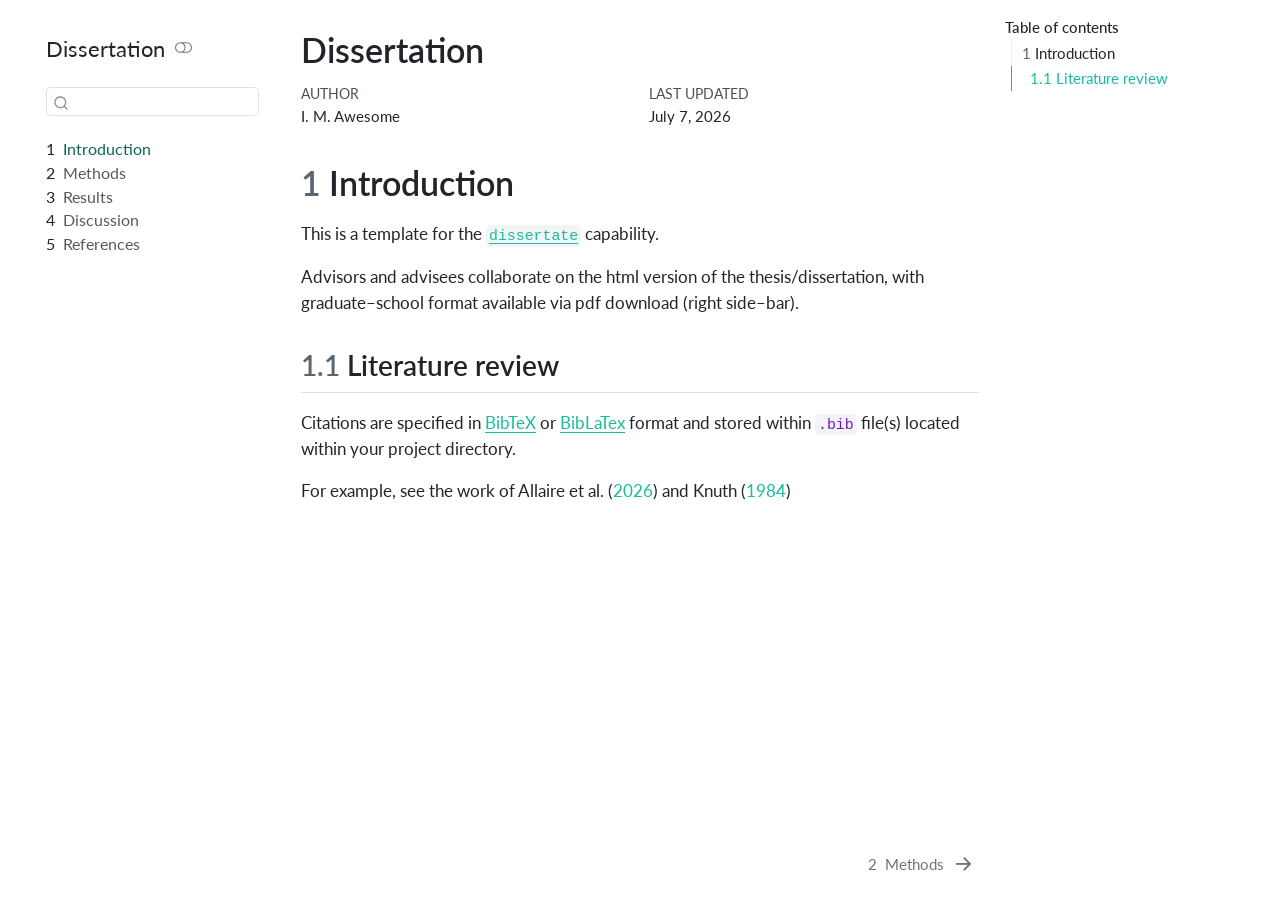
==== commit 7e38c4b6: "placeholder content" ====
--- a/docs/index.html
+++ b/docs/index.html
@@ -7,6 +7,7 @@
 <meta name="viewport" content="width=device-width, initial-scale=1.0, user-scalable=yes">
 
 <meta name="author" content="I. M. Awesome">
+<meta name="dcterms.date" content="2026-07-07">
 
 <title>Dissertation</title>
 <style>
@@ -24,42 +25,26 @@
   margin: 0 0.8em 0.2em -1em; /* quarto-specific, see https://github.com/quarto-dev/quarto-cli/issues/4556 */ 
   vertical-align: middle;
 }
-/* CSS for syntax highlighting */
-html { -webkit-text-size-adjust: 100%; }
-pre > code.sourceCode { white-space: pre; position: relative; }
-pre > code.sourceCode > span { display: inline-block; line-height: 1.25; }
-pre > code.sourceCode > span:empty { height: 1.2em; }
-.sourceCode { overflow: visible; }
-code.sourceCode > span { color: inherit; text-decoration: inherit; }
-div.sourceCode { margin: 1em 0; }
-pre.sourceCode { margin: 0; }
-@media screen {
-div.sourceCode { overflow: auto; }
+/* CSS for citations */
+div.csl-bib-body { }
+div.csl-entry {
+  clear: both;
 }
-@media print {
-pre > code.sourceCode { white-space: pre-wrap; }
-pre > code.sourceCode > span { text-indent: -5em; padding-left: 5em; }
+.hanging-indent div.csl-entry {
+  margin-left:2em;
+  text-indent:-2em;
 }
-pre.numberSource code
-  { counter-reset: source-line 0; }
-pre.numberSource code > span
-  { position: relative; left: -4em; counter-increment: source-line; }
-pre.numberSource code > span > a:first-child::before
-  { content: counter(source-line);
-    position: relative; left: -1em; text-align: right; vertical-align: baseline;
-    border: none; display: inline-block;
-    -webkit-touch-callout: none; -webkit-user-select: none;
-    -khtml-user-select: none; -moz-user-select: none;
-    -ms-user-select: none; user-select: none;
-    padding: 0 4px; width: 4em;
-  }
-pre.numberSource { margin-left: 3em;  padding-left: 4px; }
-div.sourceCode
-  {   }
-@media screen {
-pre > code.sourceCode > span > a:first-child::before { text-decoration: underline; }
+div.csl-left-margin {
+  min-width:2em;
+  float:left;
 }
-</style>
+div.csl-right-inline {
+  margin-left:2em;
+  padding-left:1em;
+}
+div.csl-indent {
+  margin-left: 2em;
+}</style>
 
 
 <script src="site_libs/quarto-nav/quarto-nav.js"></script>
@@ -338,6 +323,12 @@
  <span class="menu-text"><span class="chapter-number">4</span>&nbsp; <span class="chapter-title">Discussion</span></span></a>
   </div>
 </li>
+        <li class="sidebar-item">
+  <div class="sidebar-item-container"> 
+  <a href="./bibliography.html" class="sidebar-item-text sidebar-link">
+ <span class="menu-text"><span class="chapter-number">5</span>&nbsp; <span class="chapter-title">References</span></span></a>
+  </div>
+</li>
     </ul>
     </div>
 </nav>
@@ -348,7 +339,10 @@
     <h2 id="toc-title">Table of contents</h2>
    
   <ul>
-  <li><a href="#introduction" id="toc-introduction" class="nav-link active" data-scroll-target="#introduction"><span class="header-section-number">1</span> Introduction</a></li>
+  <li><a href="#introduction" id="toc-introduction" class="nav-link active" data-scroll-target="#introduction"><span class="header-section-number">1</span> Introduction</a>
+  <ul class="collapse">
+  <li><a href="#literature-review" id="toc-literature-review" class="nav-link" data-scroll-target="#literature-review"><span class="header-section-number">1.1</span> Literature review</a></li>
+  </ul></li>
   </ul>
 </nav>
     </div>
@@ -373,9 +367,9 @@
   </div>
     
     <div>
-    <div class="quarto-title-meta-heading">Published</div>
+    <div class="quarto-title-meta-heading">Last Updated</div>
     <div class="quarto-title-meta-contents">
-      <p class="date">Invalid Date</p>
+      <p class="date">July 7, 2026</p>
     </div>
   </div>
   
@@ -389,16 +383,23 @@
 
 <section id="introduction" class="level1" data-number="1">
 <h1 data-number="1"><span class="header-section-number">1</span> Introduction</h1>
-<p>This is a template for the dissertation capability.</p>
-<p>Sample Intro section</p>
-<div class="cell">
-<div class="code-copy-outer-scaffold"><div class="sourceCode cell-code" id="cb1"><pre class="sourceCode r code-with-copy"><code class="sourceCode r"><span id="cb1-1"><a href="#cb1-1" aria-hidden="true" tabindex="-1"></a><span class="dv">1</span> <span class="sc">+</span> <span class="dv">1</span></span></code></pre></div><button title="Copy to Clipboard" class="code-copy-button"><i class="bi"></i></button></div>
-<div class="cell-output cell-output-stdout">
-<pre><code>[1] 2</code></pre>
+<p>This is a template for the <a href="https://github.com/jtkulas/dissertate"><code>dissertate</code></a> capability.</p>
+<p>Advisors and advisees collaborate on the html version of the thesis/dissertation, with graduate–school format available via pdf download (right side–bar).</p>
+<section id="literature-review" class="level2" data-number="1.1">
+<h2 data-number="1.1" class="anchored" data-anchor-id="literature-review"><span class="header-section-number">1.1</span> Literature review</h2>
+<p>Citations are specified in <a href="https://www.overleaf.com/learn/latex/Bibliography_management_with_bibtex">BibTeX</a> or <a href="https://www.overleaf.com/learn/latex/Articles/Getting_started_with_BibLaTeX">BibLaTex</a> format and stored within <code>.bib</code> file(s) located within your project directory.</p>
+<p>For example, see the work of <span class="citation" data-cites="quarto">Allaire et al. (<a href="bibliography.html#ref-quarto" role="doc-biblioref">2026</a>)</span> and <span class="citation" data-cites="knuth84">Knuth (<a href="bibliography.html#ref-knuth84" role="doc-biblioref">1984</a>)</span></p>
+
+
+<div id="refs" class="references csl-bib-body hanging-indent" role="list" style="display: none">
+<div id="ref-quarto" class="csl-entry" role="listitem">
+Allaire, J. J., Charles Teague, Carlos Scheidegger, Yihui Xie, Christophe Dervieux, and Gordon Woodhull. 2026. <em>Quarto</em>. V. 1.9. Released. <a href="https://doi.org/10.5281/zenodo.5960048">https://doi.org/10.5281/zenodo.5960048</a>.
+</div>
+<div id="ref-knuth84" class="csl-entry" role="listitem">
+Knuth, Donald E. 1984. <span>“Literate Programming.”</span> <em>Comput. J.</em> (USA) 27 (2): 97–111. <a href="https://doi.org/10.1093/comjnl/27.2.97">https://doi.org/10.1093/comjnl/27.2.97</a>.
 </div>
 </div>
-
-
+</section>
 </section>
 
 </main> <!-- /main -->
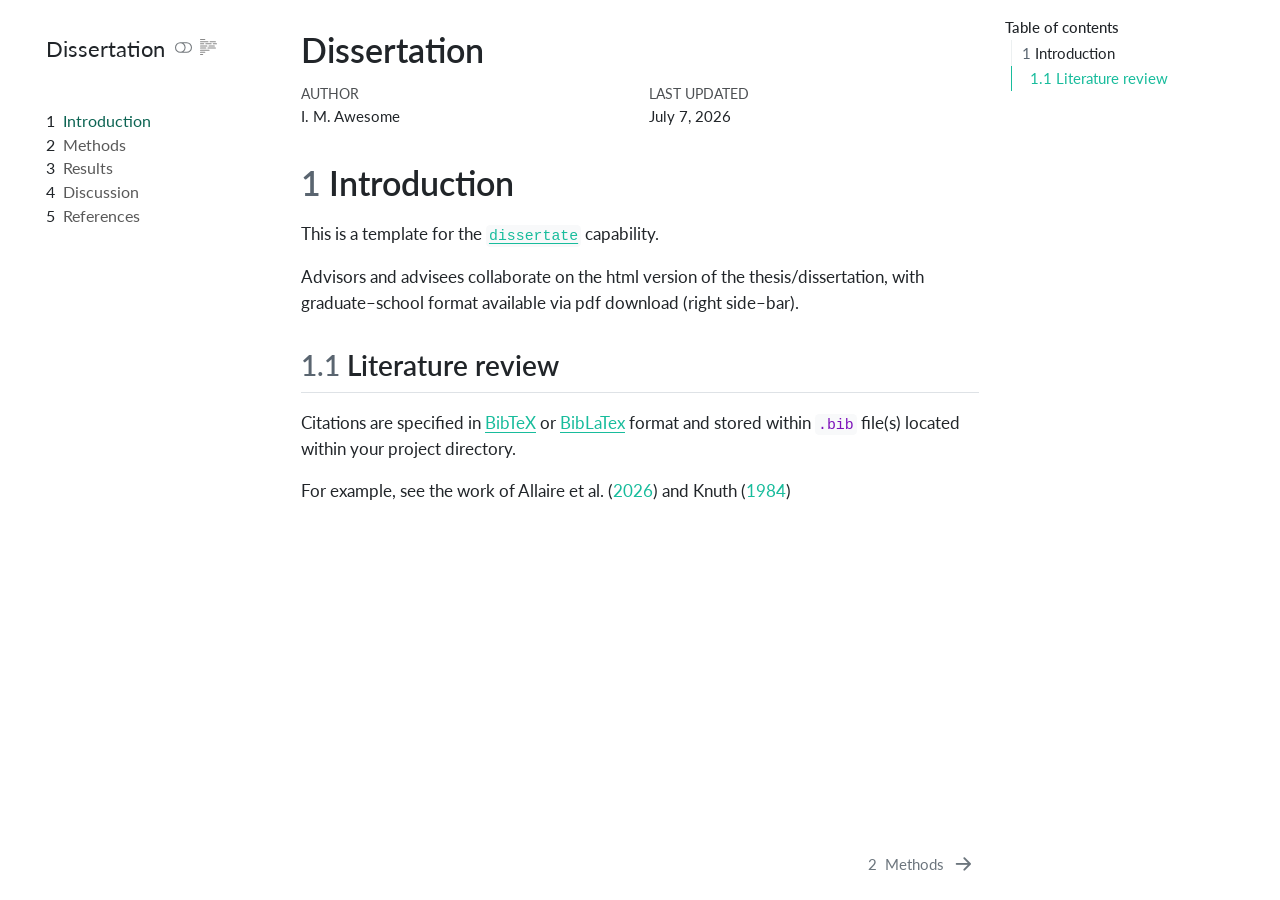
==== commit e2947722: "Reader Mode Update Added reader mode" ====
--- a/docs/index.html
+++ b/docs/index.html
@@ -2,7 +2,7 @@
 <html xmlns="http://www.w3.org/1999/xhtml" lang="en" xml:lang="en"><head>
 
 <meta charset="utf-8">
-<meta name="generator" content="quarto-1.9.37">
+<meta name="generator" content="quarto-1.5.53">
 
 <meta name="viewport" content="width=device-width, initial-scale=1.0, user-scalable=yes">
 
@@ -11,9 +11,6 @@
 
 <title>Dissertation</title>
 <style>
-/* Default styles provided by pandoc.
-** See https://pandoc.org/MANUAL.html#variables-for-html for config info.
-*/
 code{white-space: pre-wrap;}
 span.smallcaps{font-variant: small-caps;}
 div.columns{display: flex; gap: min(4vw, 1.5em);}
@@ -29,6 +26,7 @@
 div.csl-bib-body { }
 div.csl-entry {
   clear: both;
+  margin-bottom: 0em;
 }
 .hanging-indent div.csl-entry {
   margin-left:2em;
@@ -55,20 +53,17 @@
 <script src="site_libs/quarto-search/quarto-search.js"></script>
 <meta name="quarto:offset" content="./">
 <link href="./methods.html" rel="next">
-<script src="site_libs/quarto-html/quarto.js" type="module"></script>
-<script src="site_libs/quarto-html/tabsets/tabsets.js" type="module"></script>
+<script src="site_libs/quarto-html/quarto.js"></script>
 <script src="site_libs/quarto-html/popper.min.js"></script>
 <script src="site_libs/quarto-html/tippy.umd.min.js"></script>
 <script src="site_libs/quarto-html/anchor.min.js"></script>
 <link href="site_libs/quarto-html/tippy.css" rel="stylesheet">
-<link href="site_libs/quarto-html/quarto-syntax-highlighting-7f8f88aac4f3542376d5c11b86a4c14d.css" rel="stylesheet" class="quarto-color-scheme" id="quarto-text-highlighting-styles">
-<link href="site_libs/quarto-html/quarto-syntax-highlighting-dark-d0ae9245876894da5ac7e18953ecc5cc.css" rel="stylesheet" class="quarto-color-scheme quarto-color-alternate" id="quarto-text-highlighting-styles">
-<link href="site_libs/quarto-html/quarto-syntax-highlighting-7f8f88aac4f3542376d5c11b86a4c14d.css" rel="stylesheet" class="quarto-color-scheme-extra" id="quarto-text-highlighting-styles">
+<link href="site_libs/quarto-html/quarto-syntax-highlighting.css" rel="stylesheet" class="quarto-color-scheme" id="quarto-text-highlighting-styles">
+<link href="site_libs/quarto-html/quarto-syntax-highlighting-dark.css" rel="prefetch" class="quarto-color-scheme quarto-color-alternate" id="quarto-text-highlighting-styles">
 <script src="site_libs/bootstrap/bootstrap.min.js"></script>
 <link href="site_libs/bootstrap/bootstrap-icons.css" rel="stylesheet">
-<link href="site_libs/bootstrap/bootstrap-ffc4c3fc79587ee79da4865b6a08975e.min.css" rel="stylesheet" append-hash="true" class="quarto-color-scheme" id="quarto-bootstrap" data-mode="light">
-<link href="site_libs/bootstrap/bootstrap-dark-acff971833d9769290026d534105daaa.min.css" rel="stylesheet" append-hash="true" class="quarto-color-scheme quarto-color-alternate" id="quarto-bootstrap" data-mode="dark">
-<link href="site_libs/bootstrap/bootstrap-ffc4c3fc79587ee79da4865b6a08975e.min.css" rel="stylesheet" append-hash="true" class="quarto-color-scheme-extra" id="quarto-bootstrap" data-mode="light">
+<link href="site_libs/bootstrap/bootstrap.min.css" rel="stylesheet" class="quarto-color-scheme" id="quarto-bootstrap" data-mode="light">
+<link href="site_libs/bootstrap/bootstrap-dark.min.css" rel="prefetch" class="quarto-color-scheme quarto-color-alternate" id="quarto-bootstrap" data-mode="dark">
 <script id="quarto-search-options" type="application/json">{
   "location": "sidebar",
   "copy-button": false,
@@ -100,169 +95,7 @@
 
 </head>
 
-<body class="nav-sidebar floating quarto-light"><script id="quarto-html-before-body" type="application/javascript">
-    const toggleBodyColorMode = (bsSheetEl) => {
-      const mode = bsSheetEl.getAttribute("data-mode");
-      const bodyEl = window.document.querySelector("body");
-      if (mode === "dark") {
-        bodyEl.classList.add("quarto-dark");
-        bodyEl.classList.remove("quarto-light");
-      } else {
-        bodyEl.classList.add("quarto-light");
-        bodyEl.classList.remove("quarto-dark");
-      }
-    }
-    const toggleBodyColorPrimary = () => {
-      const bsSheetEl = window.document.querySelector("link#quarto-bootstrap:not([rel=disabled-stylesheet])");
-      if (bsSheetEl) {
-        toggleBodyColorMode(bsSheetEl);
-      }
-    }
-    const setColorSchemeToggle = (alternate) => {
-      const toggles = window.document.querySelectorAll('.quarto-color-scheme-toggle');
-      for (let i=0; i < toggles.length; i++) {
-        const toggle = toggles[i];
-        if (toggle) {
-          if (alternate) {
-            toggle.classList.add("alternate");
-          } else {
-            toggle.classList.remove("alternate");
-          }
-        }
-      }
-    };
-    const toggleColorMode = (alternate) => {
-      // Switch the stylesheets
-      const primaryStylesheets = window.document.querySelectorAll('link.quarto-color-scheme:not(.quarto-color-alternate)');
-      const alternateStylesheets = window.document.querySelectorAll('link.quarto-color-scheme.quarto-color-alternate');
-      manageTransitions('#quarto-margin-sidebar .nav-link', false);
-      if (alternate) {
-        // note: dark is layered on light, we don't disable primary!
-        enableStylesheet(alternateStylesheets);
-        for (const sheetNode of alternateStylesheets) {
-          if (sheetNode.id === "quarto-bootstrap") {
-            toggleBodyColorMode(sheetNode);
-          }
-        }
-      } else {
-        disableStylesheet(alternateStylesheets);
-        enableStylesheet(primaryStylesheets)
-        toggleBodyColorPrimary();
-      }
-      manageTransitions('#quarto-margin-sidebar .nav-link', true);
-      // Switch the toggles
-      setColorSchemeToggle(alternate)
-      // Hack to workaround the fact that safari doesn't
-      // properly recolor the scrollbar when toggling (#1455)
-      if (navigator.userAgent.indexOf('Safari') > 0 && navigator.userAgent.indexOf('Chrome') == -1) {
-        manageTransitions("body", false);
-        window.scrollTo(0, 1);
-        setTimeout(() => {
-          window.scrollTo(0, 0);
-          manageTransitions("body", true);
-        }, 40);
-      }
-    }
-    const disableStylesheet = (stylesheets) => {
-      for (let i=0; i < stylesheets.length; i++) {
-        const stylesheet = stylesheets[i];
-        stylesheet.rel = 'disabled-stylesheet';
-      }
-    }
-    const enableStylesheet = (stylesheets) => {
-      for (let i=0; i < stylesheets.length; i++) {
-        const stylesheet = stylesheets[i];
-        if(stylesheet.rel !== 'stylesheet') { // for Chrome, which will still FOUC without this check
-          stylesheet.rel = 'stylesheet';
-        }
-      }
-    }
-    const manageTransitions = (selector, allowTransitions) => {
-      const els = window.document.querySelectorAll(selector);
-      for (let i=0; i < els.length; i++) {
-        const el = els[i];
-        if (allowTransitions) {
-          el.classList.remove('notransition');
-        } else {
-          el.classList.add('notransition');
-        }
-      }
-    }
-    const isFileUrl = () => {
-      return window.location.protocol === 'file:';
-    }
-    const hasAlternateSentinel = () => {
-      let styleSentinel = getColorSchemeSentinel();
-      if (styleSentinel !== null) {
-        return styleSentinel === "alternate";
-      } else {
-        return false;
-      }
-    }
-    const setStyleSentinel = (alternate) => {
-      const value = alternate ? "alternate" : "default";
-      if (!isFileUrl()) {
-        window.localStorage.setItem("quarto-color-scheme", value);
-      } else {
-        localAlternateSentinel = value;
-      }
-    }
-    const getColorSchemeSentinel = () => {
-      if (!isFileUrl()) {
-        const storageValue = window.localStorage.getItem("quarto-color-scheme");
-        return storageValue != null ? storageValue : localAlternateSentinel;
-      } else {
-        return localAlternateSentinel;
-      }
-    }
-    const toggleGiscusIfUsed = (isAlternate, darkModeDefault) => {
-      const baseTheme = document.querySelector('#giscus-base-theme')?.value ?? 'light';
-      const alternateTheme = document.querySelector('#giscus-alt-theme')?.value ?? 'dark';
-      let newTheme = '';
-      if(authorPrefersDark) {
-        newTheme = isAlternate ? baseTheme : alternateTheme;
-      } else {
-        newTheme = isAlternate ? alternateTheme : baseTheme;
-      }
-      const changeGiscusTheme = () => {
-        // From: https://github.com/giscus/giscus/issues/336
-        const sendMessage = (message) => {
-          const iframe = document.querySelector('iframe.giscus-frame');
-          if (!iframe) return;
-          iframe.contentWindow.postMessage({ giscus: message }, 'https://giscus.app');
-        }
-        sendMessage({
-          setConfig: {
-            theme: newTheme
-          }
-        });
-      }
-      const isGiscussLoaded = window.document.querySelector('iframe.giscus-frame') !== null;
-      if (isGiscussLoaded) {
-        changeGiscusTheme();
-      }
-    };
-    const authorPrefersDark = false;
-    const darkModeDefault = authorPrefersDark;
-      document.querySelector('link#quarto-text-highlighting-styles.quarto-color-scheme-extra').rel = 'disabled-stylesheet';
-      document.querySelector('link#quarto-bootstrap.quarto-color-scheme-extra').rel = 'disabled-stylesheet';
-    let localAlternateSentinel = darkModeDefault ? 'alternate' : 'default';
-    // Dark / light mode switch
-    window.quartoToggleColorScheme = () => {
-      // Read the current dark / light value
-      let toAlternate = !hasAlternateSentinel();
-      toggleColorMode(toAlternate);
-      setStyleSentinel(toAlternate);
-      toggleGiscusIfUsed(toAlternate, darkModeDefault);
-      window.dispatchEvent(new Event('resize'));
-    };
-    // Switch to dark mode if need be
-    if (hasAlternateSentinel()) {
-      toggleColorMode(true);
-    } else {
-      toggleColorMode(false);
-    }
-  </script>
+<body class="nav-sidebar floating">
 
 <div id="quarto-search-results"></div>
   <header id="quarto-header" class="headroom fixed-top">
@@ -289,6 +122,11 @@
       <a href="./">Dissertation</a> 
         <div class="sidebar-tools-main">
   <a href="" class="quarto-color-scheme-toggle quarto-navigation-tool  px-1" onclick="window.quartoToggleColorScheme(); return false;" title="Toggle dark mode"><i class="bi"></i></a>
+  <a href="" class="quarto-reader-toggle quarto-navigation-tool px-1" onclick="window.quartoToggleReader(); return false;" title="Toggle reader mode">
+  <div class="quarto-reader-toggle-btn">
+  <i class="bi"></i>
+  </div>
+</a>
 </div>
     </div>
       </div>
@@ -349,7 +187,6 @@
 <!-- main -->
 <main class="content" id="quarto-document-content">
 
-
 <header id="title-block-header" class="quarto-title-block default">
 <div class="quarto-title">
 <h1 class="title">Dissertation</h1>
@@ -391,12 +228,12 @@
 <p>For example, see the work of <span class="citation" data-cites="quarto">Allaire et al. (<a href="bibliography.html#ref-quarto" role="doc-biblioref">2026</a>)</span> and <span class="citation" data-cites="knuth84">Knuth (<a href="bibliography.html#ref-knuth84" role="doc-biblioref">1984</a>)</span></p>
 
 
-<div id="refs" class="references csl-bib-body hanging-indent" role="list" style="display: none">
+<div id="refs" class="references csl-bib-body hanging-indent" data-entry-spacing="0" role="list" style="display: none">
 <div id="ref-quarto" class="csl-entry" role="listitem">
-Allaire, J. J., Charles Teague, Carlos Scheidegger, Yihui Xie, Christophe Dervieux, and Gordon Woodhull. 2026. <em>Quarto</em>. V. 1.9. Released. <a href="https://doi.org/10.5281/zenodo.5960048">https://doi.org/10.5281/zenodo.5960048</a>.
+Allaire, J. J., Charles Teague, Carlos Scheidegger, Yihui Xie, Christophe Dervieux, and Gordon Woodhull. 2026. <span>“Quarto.”</span> <a href="https://doi.org/10.5281/zenodo.5960048">https://doi.org/10.5281/zenodo.5960048</a>.
 </div>
 <div id="ref-knuth84" class="csl-entry" role="listitem">
-Knuth, Donald E. 1984. <span>“Literate Programming.”</span> <em>Comput. J.</em> (USA) 27 (2): 97–111. <a href="https://doi.org/10.1093/comjnl/27.2.97">https://doi.org/10.1093/comjnl/27.2.97</a>.
+Knuth, Donald E. 1984. <span>“Literate Programming.”</span> <em>Comput. J.</em> 27 (2): 97–111. <a href="https://doi.org/10.1093/comjnl/27.2.97">https://doi.org/10.1093/comjnl/27.2.97</a>.
 </div>
 </div>
 </section>
@@ -404,256 +241,383 @@
 
 </main> <!-- /main -->
 <script id="quarto-html-after-body" type="application/javascript">
-  window.document.addEventListener("DOMContentLoaded", function (event) {
-    // Ensure there is a toggle, if there isn't float one in the top right
-    if (window.document.querySelector('.quarto-color-scheme-toggle') === null) {
-      const a = window.document.createElement('a');
-      a.classList.add('top-right');
-      a.classList.add('quarto-color-scheme-toggle');
-      a.href = "";
-      a.onclick = function() { try { window.quartoToggleColorScheme(); } catch {} return false; };
-      const i = window.document.createElement("i");
-      i.classList.add('bi');
-      a.appendChild(i);
-      window.document.body.appendChild(a);
-    }
-    setColorSchemeToggle(hasAlternateSentinel())
-    const icon = "";
-    const anchorJS = new window.AnchorJS();
-    anchorJS.options = {
-      placement: 'right',
-      icon: icon
-    };
-    anchorJS.add('.anchored');
-    const isCodeAnnotation = (el) => {
-      for (const clz of el.classList) {
-        if (clz.startsWith('code-annotation-')) {                     
-          return true;
-        }
-      }
+window.document.addEventListener("DOMContentLoaded", function (event) {
+  const toggleBodyColorMode = (bsSheetEl) => {
+    const mode = bsSheetEl.getAttribute("data-mode");
+    const bodyEl = window.document.querySelector("body");
+    if (mode === "dark") {
+      bodyEl.classList.add("quarto-dark");
+      bodyEl.classList.remove("quarto-light");
+    } else {
+      bodyEl.classList.add("quarto-light");
+      bodyEl.classList.remove("quarto-dark");
+    }
+  }
+  const toggleBodyColorPrimary = () => {
+    const bsSheetEl = window.document.querySelector("link#quarto-bootstrap");
+    if (bsSheetEl) {
+      toggleBodyColorMode(bsSheetEl);
+    }
+  }
+  toggleBodyColorPrimary();  
+  const disableStylesheet = (stylesheets) => {
+    for (let i=0; i < stylesheets.length; i++) {
+      const stylesheet = stylesheets[i];
+      stylesheet.rel = 'prefetch';
+    }
+  }
+  const enableStylesheet = (stylesheets) => {
+    for (let i=0; i < stylesheets.length; i++) {
+      const stylesheet = stylesheets[i];
+      stylesheet.rel = 'stylesheet';
+    }
+  }
+  const manageTransitions = (selector, allowTransitions) => {
+    const els = window.document.querySelectorAll(selector);
+    for (let i=0; i < els.length; i++) {
+      const el = els[i];
+      if (allowTransitions) {
+        el.classList.remove('notransition');
+      } else {
+        el.classList.add('notransition');
+      }
+    }
+  }
+  const toggleGiscusIfUsed = (isAlternate, darkModeDefault) => {
+    const baseTheme = document.querySelector('#giscus-base-theme')?.value ?? 'light';
+    const alternateTheme = document.querySelector('#giscus-alt-theme')?.value ?? 'dark';
+    let newTheme = '';
+    if(darkModeDefault) {
+      newTheme = isAlternate ? baseTheme : alternateTheme;
+    } else {
+      newTheme = isAlternate ? alternateTheme : baseTheme;
+    }
+    const changeGiscusTheme = () => {
+      // From: https://github.com/giscus/giscus/issues/336
+      const sendMessage = (message) => {
+        const iframe = document.querySelector('iframe.giscus-frame');
+        if (!iframe) return;
+        iframe.contentWindow.postMessage({ giscus: message }, 'https://giscus.app');
+      }
+      sendMessage({
+        setConfig: {
+          theme: newTheme
+        }
+      });
+    }
+    const isGiscussLoaded = window.document.querySelector('iframe.giscus-frame') !== null;
+    if (isGiscussLoaded) {
+      changeGiscusTheme();
+    }
+  }
+  const toggleColorMode = (alternate) => {
+    // Switch the stylesheets
+    const alternateStylesheets = window.document.querySelectorAll('link.quarto-color-scheme.quarto-color-alternate');
+    manageTransitions('#quarto-margin-sidebar .nav-link', false);
+    if (alternate) {
+      enableStylesheet(alternateStylesheets);
+      for (const sheetNode of alternateStylesheets) {
+        if (sheetNode.id === "quarto-bootstrap") {
+          toggleBodyColorMode(sheetNode);
+        }
+      }
+    } else {
+      disableStylesheet(alternateStylesheets);
+      toggleBodyColorPrimary();
+    }
+    manageTransitions('#quarto-margin-sidebar .nav-link', true);
+    // Switch the toggles
+    const toggles = window.document.querySelectorAll('.quarto-color-scheme-toggle');
+    for (let i=0; i < toggles.length; i++) {
+      const toggle = toggles[i];
+      if (toggle) {
+        if (alternate) {
+          toggle.classList.add("alternate");     
+        } else {
+          toggle.classList.remove("alternate");
+        }
+      }
+    }
+    // Hack to workaround the fact that safari doesn't
+    // properly recolor the scrollbar when toggling (#1455)
+    if (navigator.userAgent.indexOf('Safari') > 0 && navigator.userAgent.indexOf('Chrome') == -1) {
+      manageTransitions("body", false);
+      window.scrollTo(0, 1);
+      setTimeout(() => {
+        window.scrollTo(0, 0);
+        manageTransitions("body", true);
+      }, 40);  
+    }
+  }
+  const isFileUrl = () => { 
+    return window.location.protocol === 'file:';
+  }
+  const hasAlternateSentinel = () => {  
+    let styleSentinel = getColorSchemeSentinel();
+    if (styleSentinel !== null) {
+      return styleSentinel === "alternate";
+    } else {
       return false;
     }
-    const onCopySuccess = function(e) {
-      // button target
-      const button = e.trigger;
-      // don't keep focus
-      button.blur();
-      // flash "checked"
-      button.classList.add('code-copy-button-checked');
-      var currentTitle = button.getAttribute("title");
-      button.setAttribute("title", "Copied!");
-      let tooltip;
-      if (window.bootstrap) {
-        button.setAttribute("data-bs-toggle", "tooltip");
-        button.setAttribute("data-bs-placement", "left");
-        button.setAttribute("data-bs-title", "Copied!");
-        tooltip = new bootstrap.Tooltip(button, 
-          { trigger: "manual", 
-            customClass: "code-copy-button-tooltip",
-            offset: [0, -8]});
-        tooltip.show();    
-      }
-      setTimeout(function() {
-        if (tooltip) {
-          tooltip.hide();
-          button.removeAttribute("data-bs-title");
-          button.removeAttribute("data-bs-toggle");
-          button.removeAttribute("data-bs-placement");
-        }
-        button.setAttribute("title", currentTitle);
-        button.classList.remove('code-copy-button-checked');
-      }, 1000);
-      // clear code selection
-      e.clearSelection();
-    }
-    const getTextToCopy = function(trigger) {
-      const outerScaffold = trigger.parentElement.cloneNode(true);
-      const codeEl = outerScaffold.querySelector('code');
+  }
+  const setStyleSentinel = (alternate) => {
+    const value = alternate ? "alternate" : "default";
+    if (!isFileUrl()) {
+      window.localStorage.setItem("quarto-color-scheme", value);
+    } else {
+      localAlternateSentinel = value;
+    }
+  }
+  const getColorSchemeSentinel = () => {
+    if (!isFileUrl()) {
+      const storageValue = window.localStorage.getItem("quarto-color-scheme");
+      return storageValue != null ? storageValue : localAlternateSentinel;
+    } else {
+      return localAlternateSentinel;
+    }
+  }
+  const darkModeDefault = false;
+  let localAlternateSentinel = darkModeDefault ? 'alternate' : 'default';
+  // Dark / light mode switch
+  window.quartoToggleColorScheme = () => {
+    // Read the current dark / light value 
+    let toAlternate = !hasAlternateSentinel();
+    toggleColorMode(toAlternate);
+    setStyleSentinel(toAlternate);
+    toggleGiscusIfUsed(toAlternate, darkModeDefault);
+  };
+  // Ensure there is a toggle, if there isn't float one in the top right
+  if (window.document.querySelector('.quarto-color-scheme-toggle') === null) {
+    const a = window.document.createElement('a');
+    a.classList.add('top-right');
+    a.classList.add('quarto-color-scheme-toggle');
+    a.href = "";
+    a.onclick = function() { try { window.quartoToggleColorScheme(); } catch {} return false; };
+    const i = window.document.createElement("i");
+    i.classList.add('bi');
+    a.appendChild(i);
+    window.document.body.appendChild(a);
+  }
+  // Switch to dark mode if need be
+  if (hasAlternateSentinel()) {
+    toggleColorMode(true);
+  } else {
+    toggleColorMode(false);
+  }
+  const icon = "";
+  const anchorJS = new window.AnchorJS();
+  anchorJS.options = {
+    placement: 'right',
+    icon: icon
+  };
+  anchorJS.add('.anchored');
+  const isCodeAnnotation = (el) => {
+    for (const clz of el.classList) {
+      if (clz.startsWith('code-annotation-')) {                     
+        return true;
+      }
+    }
+    return false;
+  }
+  const onCopySuccess = function(e) {
+    // button target
+    const button = e.trigger;
+    // don't keep focus
+    button.blur();
+    // flash "checked"
+    button.classList.add('code-copy-button-checked');
+    var currentTitle = button.getAttribute("title");
+    button.setAttribute("title", "Copied!");
+    let tooltip;
+    if (window.bootstrap) {
+      button.setAttribute("data-bs-toggle", "tooltip");
+      button.setAttribute("data-bs-placement", "left");
+      button.setAttribute("data-bs-title", "Copied!");
+      tooltip = new bootstrap.Tooltip(button, 
+        { trigger: "manual", 
+          customClass: "code-copy-button-tooltip",
+          offset: [0, -8]});
+      tooltip.show();    
+    }
+    setTimeout(function() {
+      if (tooltip) {
+        tooltip.hide();
+        button.removeAttribute("data-bs-title");
+        button.removeAttribute("data-bs-toggle");
+        button.removeAttribute("data-bs-placement");
+      }
+      button.setAttribute("title", currentTitle);
+      button.classList.remove('code-copy-button-checked');
+    }, 1000);
+    // clear code selection
+    e.clearSelection();
+  }
+  const getTextToCopy = function(trigger) {
+      const codeEl = trigger.previousElementSibling.cloneNode(true);
       for (const childEl of codeEl.children) {
         if (isCodeAnnotation(childEl)) {
           childEl.remove();
         }
       }
       return codeEl.innerText;
-    }
-    const clipboard = new window.ClipboardJS('.code-copy-button:not([data-in-quarto-modal])', {
-      text: getTextToCopy
+  }
+  const clipboard = new window.ClipboardJS('.code-copy-button:not([data-in-quarto-modal])', {
+    text: getTextToCopy
+  });
+  clipboard.on('success', onCopySuccess);
+  if (window.document.getElementById('quarto-embedded-source-code-modal')) {
+    // For code content inside modals, clipBoardJS needs to be initialized with a container option
+    // TODO: Check when it could be a function (https://github.com/zenorocha/clipboard.js/issues/860)
+    const clipboardModal = new window.ClipboardJS('.code-copy-button[data-in-quarto-modal]', {
+      text: getTextToCopy,
+      container: window.document.getElementById('quarto-embedded-source-code-modal')
     });
-    clipboard.on('success', onCopySuccess);
-    if (window.document.getElementById('quarto-embedded-source-code-modal')) {
-      const clipboardModal = new window.ClipboardJS('.code-copy-button[data-in-quarto-modal]', {
-        text: getTextToCopy,
-        container: window.document.getElementById('quarto-embedded-source-code-modal')
-      });
-      clipboardModal.on('success', onCopySuccess);
-    }
-      var localhostRegex = new RegExp(/^(?:http|https):\/\/localhost\:?[0-9]*\//);
-      var mailtoRegex = new RegExp(/^mailto:/);
-        var filterRegex = new RegExp('/' + window.location.host + '/');
-      var isInternal = (href) => {
-          return filterRegex.test(href) || localhostRegex.test(href) || mailtoRegex.test(href);
-      }
-      // Inspect non-navigation links and adorn them if external
-     var links = window.document.querySelectorAll('a[href]:not(.nav-link):not(.navbar-brand):not(.toc-action):not(.sidebar-link):not(.sidebar-item-toggle):not(.pagination-link):not(.no-external):not([aria-hidden]):not(.dropdown-item):not(.quarto-navigation-tool):not(.about-link)');
-      for (var i=0; i<links.length; i++) {
-        const link = links[i];
-        if (!isInternal(link.href)) {
-          // undo the damage that might have been done by quarto-nav.js in the case of
-          // links that we want to consider external
-          if (link.dataset.originalHref !== undefined) {
-            link.href = link.dataset.originalHref;
+    clipboardModal.on('success', onCopySuccess);
+  }
+    var localhostRegex = new RegExp(/^(?:http|https):\/\/localhost\:?[0-9]*\//);
+    var mailtoRegex = new RegExp(/^mailto:/);
+      var filterRegex = new RegExp('/' + window.location.host + '/');
+    var isInternal = (href) => {
+        return filterRegex.test(href) || localhostRegex.test(href) || mailtoRegex.test(href);
+    }
+    // Inspect non-navigation links and adorn them if external
+ 	var links = window.document.querySelectorAll('a[href]:not(.nav-link):not(.navbar-brand):not(.toc-action):not(.sidebar-link):not(.sidebar-item-toggle):not(.pagination-link):not(.no-external):not([aria-hidden]):not(.dropdown-item):not(.quarto-navigation-tool):not(.about-link)');
+    for (var i=0; i<links.length; i++) {
+      const link = links[i];
+      if (!isInternal(link.href)) {
+        // undo the damage that might have been done by quarto-nav.js in the case of
+        // links that we want to consider external
+        if (link.dataset.originalHref !== undefined) {
+          link.href = link.dataset.originalHref;
+        }
+      }
+    }
+  function tippyHover(el, contentFn, onTriggerFn, onUntriggerFn) {
+    const config = {
+      allowHTML: true,
+      maxWidth: 500,
+      delay: 100,
+      arrow: false,
+      appendTo: function(el) {
+          return el.parentElement;
+      },
+      interactive: true,
+      interactiveBorder: 10,
+      theme: 'quarto',
+      placement: 'bottom-start',
+    };
+    if (contentFn) {
+      config.content = contentFn;
+    }
+    if (onTriggerFn) {
+      config.onTrigger = onTriggerFn;
+    }
+    if (onUntriggerFn) {
+      config.onUntrigger = onUntriggerFn;
+    }
+    window.tippy(el, config); 
+  }
+  const noterefs = window.document.querySelectorAll('a[role="doc-noteref"]');
+  for (var i=0; i<noterefs.length; i++) {
+    const ref = noterefs[i];
+    tippyHover(ref, function() {
+      // use id or data attribute instead here
+      let href = ref.getAttribute('data-footnote-href') || ref.getAttribute('href');
+      try { href = new URL(href).hash; } catch {}
+      const id = href.replace(/^#\/?/, "");
+      const note = window.document.getElementById(id);
+      if (note) {
+        return note.innerHTML;
+      } else {
+        return "";
+      }
+    });
+  }
+  const xrefs = window.document.querySelectorAll('a.quarto-xref');
+  const processXRef = (id, note) => {
+    // Strip column container classes
+    const stripColumnClz = (el) => {
+      el.classList.remove("page-full", "page-columns");
+      if (el.children) {
+        for (const child of el.children) {
+          stripColumnClz(child);
+        }
+      }
+    }
+    stripColumnClz(note)
+    if (id === null || id.startsWith('sec-')) {
+      // Special case sections, only their first couple elements
+      const container = document.createElement("div");
+      if (note.children && note.children.length > 2) {
+        container.appendChild(note.children[0].cloneNode(true));
+        for (let i = 1; i < note.children.length; i++) {
+          const child = note.children[i];
+          if (child.tagName === "P" && child.innerText === "") {
+            continue;
+          } else {
+            container.appendChild(child.cloneNode(true));
+            break;
           }
         }
-      }
-    function tippyHover(el, contentFn, onTriggerFn, onUntriggerFn) {
-      const config = {
-        allowHTML: true,
-        maxWidth: 500,
-        delay: 100,
-        arrow: false,
-        appendTo: function(el) {
-            return el.parentElement;
-        },
-        interactive: true,
-        interactiveBorder: 10,
-        theme: 'quarto',
-        placement: 'bottom-start',
-      };
-      if (contentFn) {
-        config.content = contentFn;
-      }
-      if (onTriggerFn) {
-        config.onTrigger = onTriggerFn;
-      }
-      if (onUntriggerFn) {
-        config.onUntrigger = onUntriggerFn;
-      }
-      window.tippy(el, config); 
-    }
-    const noterefs = window.document.querySelectorAll('a[role="doc-noteref"]');
-    for (var i=0; i<noterefs.length; i++) {
-      const ref = noterefs[i];
-      tippyHover(ref, function() {
-        // use id or data attribute instead here
-        let href = ref.getAttribute('data-footnote-href') || ref.getAttribute('href');
-        try { href = new URL(href).hash; } catch {}
-        const id = href.replace(/^#\/?/, "");
-        const note = window.document.getElementById(id);
-        if (note) {
-          return note.innerHTML;
-        } else {
-          return "";
-        }
-      });
-    }
-    const xrefs = window.document.querySelectorAll('a.quarto-xref');
-    const processXRef = (id, note) => {
-      // Strip column container classes
-      const stripColumnClz = (el) => {
-        el.classList.remove("page-full", "page-columns");
-        if (el.children) {
-          for (const child of el.children) {
-            stripColumnClz(child);
-          }
-        }
-      }
-      stripColumnClz(note)
-      if (id === null || id.startsWith('sec-')) {
-        // Special case sections, only their first couple elements
-        const container = document.createElement("div");
-        if (note.children && note.children.length > 2) {
-          container.appendChild(note.children[0].cloneNode(true));
-          for (let i = 1; i < note.children.length; i++) {
-            const child = note.children[i];
-            if (child.tagName === "P" && child.innerText === "") {
-              continue;
-            } else {
-              container.appendChild(child.cloneNode(true));
-              break;
-            }
-          }
-          if (window.Quarto?.typesetMath) {
-            window.Quarto.typesetMath(container);
-          }
-          return container.innerHTML
-        } else {
-          if (window.Quarto?.typesetMath) {
-            window.Quarto.typesetMath(note);
-          }
-          return note.innerHTML;
-        }
+        if (window.Quarto?.typesetMath) {
+          window.Quarto.typesetMath(container);
+        }
+        return container.innerHTML
       } else {
-        // Remove any anchor links if they are present
-        const anchorLink = note.querySelector('a.anchorjs-link');
-        if (anchorLink) {
-          anchorLink.remove();
-        }
         if (window.Quarto?.typesetMath) {
           window.Quarto.typesetMath(note);
         }
-        if (note.classList.contains("callout")) {
-          return note.outerHTML;
-        } else {
-          return note.innerHTML;
-        }
-      }
-    }
-    for (var i=0; i<xrefs.length; i++) {
-      const xref = xrefs[i];
-      tippyHover(xref, undefined, function(instance) {
-        instance.disable();
-        let url = xref.getAttribute('href');
-        let hash = undefined; 
-        if (url.startsWith('#')) {
-          hash = url;
-        } else {
-          try { hash = new URL(url).hash; } catch {}
-        }
-        if (hash) {
-          const id = hash.replace(/^#\/?/, "");
-          const note = window.document.getElementById(id);
-          if (note !== null) {
-            try {
-              const html = processXRef(id, note.cloneNode(true));
-              instance.setContent(html);
-            } finally {
-              instance.enable();
-              instance.show();
-            }
-          } else {
-            // See if we can fetch this
-            fetch(url.split('#')[0])
-            .then(res => res.text())
-            .then(html => {
-              const parser = new DOMParser();
-              const htmlDoc = parser.parseFromString(html, "text/html");
-              const note = htmlDoc.getElementById(id);
-              if (note !== null) {
-                const html = processXRef(id, note);
-                instance.setContent(html);
-              } 
-            }).finally(() => {
-              instance.enable();
-              instance.show();
-            });
+        return note.innerHTML;
+      }
+    } else {
+      // Remove any anchor links if they are present
+      const anchorLink = note.querySelector('a.anchorjs-link');
+      if (anchorLink) {
+        anchorLink.remove();
+      }
+      if (window.Quarto?.typesetMath) {
+        window.Quarto.typesetMath(note);
+      }
+      // TODO in 1.5, we should make sure this works without a callout special case
+      if (note.classList.contains("callout")) {
+        return note.outerHTML;
+      } else {
+        return note.innerHTML;
+      }
+    }
+  }
+  for (var i=0; i<xrefs.length; i++) {
+    const xref = xrefs[i];
+    tippyHover(xref, undefined, function(instance) {
+      instance.disable();
+      let url = xref.getAttribute('href');
+      let hash = undefined; 
+      if (url.startsWith('#')) {
+        hash = url;
+      } else {
+        try { hash = new URL(url).hash; } catch {}
+      }
+      if (hash) {
+        const id = hash.replace(/^#\/?/, "");
+        const note = window.document.getElementById(id);
+        if (note !== null) {
+          try {
+            const html = processXRef(id, note.cloneNode(true));
+            instance.setContent(html);
+          } finally {
+            instance.enable();
+            instance.show();
           }
         } else {
-          // See if we can fetch a full url (with no hash to target)
-          // This is a special case and we should probably do some content thinning / targeting
-          fetch(url)
+          // See if we can fetch this
+          fetch(url.split('#')[0])
           .then(res => res.text())
           .then(html => {
             const parser = new DOMParser();
             const htmlDoc = parser.parseFromString(html, "text/html");
-            const note = htmlDoc.querySelector('main.content');
+            const note = htmlDoc.getElementById(id);
             if (note !== null) {
-              // This should only happen for chapter cross references
-              // (since there is no id in the URL)
-              // remove the first header
-              if (note.children.length > 0 && note.children[0].tagName === "HEADER") {
-                note.children[0].remove();
-              }
-              const html = processXRef(null, note);
+              const html = processXRef(id, note);
               instance.setContent(html);
             } 
           }).finally(() => {
@@ -661,161 +625,185 @@
             instance.show();
           });
         }
-      }, function(instance) {
+      } else {
+        // See if we can fetch a full url (with no hash to target)
+        // This is a special case and we should probably do some content thinning / targeting
+        fetch(url)
+        .then(res => res.text())
+        .then(html => {
+          const parser = new DOMParser();
+          const htmlDoc = parser.parseFromString(html, "text/html");
+          const note = htmlDoc.querySelector('main.content');
+          if (note !== null) {
+            // This should only happen for chapter cross references
+            // (since there is no id in the URL)
+            // remove the first header
+            if (note.children.length > 0 && note.children[0].tagName === "HEADER") {
+              note.children[0].remove();
+            }
+            const html = processXRef(null, note);
+            instance.setContent(html);
+          } 
+        }).finally(() => {
+          instance.enable();
+          instance.show();
+        });
+      }
+    }, function(instance) {
+    });
+  }
+      let selectedAnnoteEl;
+      const selectorForAnnotation = ( cell, annotation) => {
+        let cellAttr = 'data-code-cell="' + cell + '"';
+        let lineAttr = 'data-code-annotation="' +  annotation + '"';
+        const selector = 'span[' + cellAttr + '][' + lineAttr + ']';
+        return selector;
+      }
+      const selectCodeLines = (annoteEl) => {
+        const doc = window.document;
+        const targetCell = annoteEl.getAttribute("data-target-cell");
+        const targetAnnotation = annoteEl.getAttribute("data-target-annotation");
+        const annoteSpan = window.document.querySelector(selectorForAnnotation(targetCell, targetAnnotation));
+        const lines = annoteSpan.getAttribute("data-code-lines").split(",");
+        const lineIds = lines.map((line) => {
+          return targetCell + "-" + line;
+        })
+        let top = null;
+        let height = null;
+        let parent = null;
+        if (lineIds.length > 0) {
+            //compute the position of the single el (top and bottom and make a div)
+            const el = window.document.getElementById(lineIds[0]);
+            top = el.offsetTop;
+            height = el.offsetHeight;
+            parent = el.parentElement.parentElement;
+          if (lineIds.length > 1) {
+            const lastEl = window.document.getElementById(lineIds[lineIds.length - 1]);
+            const bottom = lastEl.offsetTop + lastEl.offsetHeight;
+            height = bottom - top;
+          }
+          if (top !== null && height !== null && parent !== null) {
+            // cook up a div (if necessary) and position it 
+            let div = window.document.getElementById("code-annotation-line-highlight");
+            if (div === null) {
+              div = window.document.createElement("div");
+              div.setAttribute("id", "code-annotation-line-highlight");
+              div.style.position = 'absolute';
+              parent.appendChild(div);
+            }
+            div.style.top = top - 2 + "px";
+            div.style.height = height + 4 + "px";
+            div.style.left = 0;
+            let gutterDiv = window.document.getElementById("code-annotation-line-highlight-gutter");
+            if (gutterDiv === null) {
+              gutterDiv = window.document.createElement("div");
+              gutterDiv.setAttribute("id", "code-annotation-line-highlight-gutter");
+              gutterDiv.style.position = 'absolute';
+              const codeCell = window.document.getElementById(targetCell);
+              const gutter = codeCell.querySelector('.code-annotation-gutter');
+              gutter.appendChild(gutterDiv);
+            }
+            gutterDiv.style.top = top - 2 + "px";
+            gutterDiv.style.height = height + 4 + "px";
+          }
+          selectedAnnoteEl = annoteEl;
+        }
+      };
+      const unselectCodeLines = () => {
+        const elementsIds = ["code-annotation-line-highlight", "code-annotation-line-highlight-gutter"];
+        elementsIds.forEach((elId) => {
+          const div = window.document.getElementById(elId);
+          if (div) {
+            div.remove();
+          }
+        });
+        selectedAnnoteEl = undefined;
+      };
+        // Handle positioning of the toggle
+    window.addEventListener(
+      "resize",
+      throttle(() => {
+        elRect = undefined;
+        if (selectedAnnoteEl) {
+          selectCodeLines(selectedAnnoteEl);
+        }
+      }, 10)
+    );
+    function throttle(fn, ms) {
+    let throttle = false;
+    let timer;
+      return (...args) => {
+        if(!throttle) { // first call gets through
+            fn.apply(this, args);
+            throttle = true;
+        } else { // all the others get throttled
+            if(timer) clearTimeout(timer); // cancel #2
+            timer = setTimeout(() => {
+              fn.apply(this, args);
+              timer = throttle = false;
+            }, ms);
+        }
+      };
+    }
+      // Attach click handler to the DT
+      const annoteDls = window.document.querySelectorAll('dt[data-target-cell]');
+      for (const annoteDlNode of annoteDls) {
+        annoteDlNode.addEventListener('click', (event) => {
+          const clickedEl = event.target;
+          if (clickedEl !== selectedAnnoteEl) {
+            unselectCodeLines();
+            const activeEl = window.document.querySelector('dt[data-target-cell].code-annotation-active');
+            if (activeEl) {
+              activeEl.classList.remove('code-annotation-active');
+            }
+            selectCodeLines(clickedEl);
+            clickedEl.classList.add('code-annotation-active');
+          } else {
+            // Unselect the line
+            unselectCodeLines();
+            clickedEl.classList.remove('code-annotation-active');
+          }
+        });
+      }
+  const findCites = (el) => {
+    const parentEl = el.parentElement;
+    if (parentEl) {
+      const cites = parentEl.dataset.cites;
+      if (cites) {
+        return {
+          el,
+          cites: cites.split(' ')
+        };
+      } else {
+        return findCites(el.parentElement)
+      }
+    } else {
+      return undefined;
+    }
+  };
+  var bibliorefs = window.document.querySelectorAll('a[role="doc-biblioref"]');
+  for (var i=0; i<bibliorefs.length; i++) {
+    const ref = bibliorefs[i];
+    const citeInfo = findCites(ref);
+    if (citeInfo) {
+      tippyHover(citeInfo.el, function() {
+        var popup = window.document.createElement('div');
+        citeInfo.cites.forEach(function(cite) {
+          var citeDiv = window.document.createElement('div');
+          citeDiv.classList.add('hanging-indent');
+          citeDiv.classList.add('csl-entry');
+          var biblioDiv = window.document.getElementById('ref-' + cite);
+          if (biblioDiv) {
+            citeDiv.innerHTML = biblioDiv.innerHTML;
+          }
+          popup.appendChild(citeDiv);
+        });
+        return popup.innerHTML;
       });
     }
-        let selectedAnnoteEl;
-        const selectorForAnnotation = ( cell, annotation) => {
-          let cellAttr = 'data-code-cell="' + cell + '"';
-          let lineAttr = 'data-code-annotation="' +  annotation + '"';
-          const selector = 'span[' + cellAttr + '][' + lineAttr + ']';
-          return selector;
-        }
-        const selectCodeLines = (annoteEl) => {
-          const doc = window.document;
-          const targetCell = annoteEl.getAttribute("data-target-cell");
-          const targetAnnotation = annoteEl.getAttribute("data-target-annotation");
-          const annoteSpan = window.document.querySelector(selectorForAnnotation(targetCell, targetAnnotation));
-          const lines = annoteSpan.getAttribute("data-code-lines").split(",");
-          const lineIds = lines.map((line) => {
-            return targetCell + "-" + line;
-          })
-          let top = null;
-          let height = null;
-          let parent = null;
-          if (lineIds.length > 0) {
-              //compute the position of the single el (top and bottom and make a div)
-              const el = window.document.getElementById(lineIds[0]);
-              top = el.offsetTop;
-              height = el.offsetHeight;
-              parent = el.parentElement.parentElement;
-            if (lineIds.length > 1) {
-              const lastEl = window.document.getElementById(lineIds[lineIds.length - 1]);
-              const bottom = lastEl.offsetTop + lastEl.offsetHeight;
-              height = bottom - top;
-            }
-            if (top !== null && height !== null && parent !== null) {
-              // cook up a div (if necessary) and position it 
-              let div = window.document.getElementById("code-annotation-line-highlight");
-              if (div === null) {
-                div = window.document.createElement("div");
-                div.setAttribute("id", "code-annotation-line-highlight");
-                div.style.position = 'absolute';
-                parent.appendChild(div);
-              }
-              div.style.top = top - 2 + "px";
-              div.style.height = height + 4 + "px";
-              div.style.left = 0;
-              let gutterDiv = window.document.getElementById("code-annotation-line-highlight-gutter");
-              if (gutterDiv === null) {
-                gutterDiv = window.document.createElement("div");
-                gutterDiv.setAttribute("id", "code-annotation-line-highlight-gutter");
-                gutterDiv.style.position = 'absolute';
-                const codeCell = window.document.getElementById(targetCell);
-                const gutter = codeCell.querySelector('.code-annotation-gutter');
-                gutter.appendChild(gutterDiv);
-              }
-              gutterDiv.style.top = top - 2 + "px";
-              gutterDiv.style.height = height + 4 + "px";
-            }
-            selectedAnnoteEl = annoteEl;
-          }
-        };
-        const unselectCodeLines = () => {
-          const elementsIds = ["code-annotation-line-highlight", "code-annotation-line-highlight-gutter"];
-          elementsIds.forEach((elId) => {
-            const div = window.document.getElementById(elId);
-            if (div) {
-              div.remove();
-            }
-          });
-          selectedAnnoteEl = undefined;
-        };
-          // Handle positioning of the toggle
-      window.addEventListener(
-        "resize",
-        throttle(() => {
-          elRect = undefined;
-          if (selectedAnnoteEl) {
-            selectCodeLines(selectedAnnoteEl);
-          }
-        }, 10)
-      );
-      function throttle(fn, ms) {
-      let throttle = false;
-      let timer;
-        return (...args) => {
-          if(!throttle) { // first call gets through
-              fn.apply(this, args);
-              throttle = true;
-          } else { // all the others get throttled
-              if(timer) clearTimeout(timer); // cancel #2
-              timer = setTimeout(() => {
-                fn.apply(this, args);
-                timer = throttle = false;
-              }, ms);
-          }
-        };
-      }
-        // Attach click handler to the DT
-        const annoteDls = window.document.querySelectorAll('dt[data-target-cell]');
-        for (const annoteDlNode of annoteDls) {
-          annoteDlNode.addEventListener('click', (event) => {
-            const clickedEl = event.target;
-            if (clickedEl !== selectedAnnoteEl) {
-              unselectCodeLines();
-              const activeEl = window.document.querySelector('dt[data-target-cell].code-annotation-active');
-              if (activeEl) {
-                activeEl.classList.remove('code-annotation-active');
-              }
-              selectCodeLines(clickedEl);
-              clickedEl.classList.add('code-annotation-active');
-            } else {
-              // Unselect the line
-              unselectCodeLines();
-              clickedEl.classList.remove('code-annotation-active');
-            }
-          });
-        }
-    const findCites = (el) => {
-      const parentEl = el.parentElement;
-      if (parentEl) {
-        const cites = parentEl.dataset.cites;
-        if (cites) {
-          return {
-            el,
-            cites: cites.split(' ')
-          };
-        } else {
-          return findCites(el.parentElement)
-        }
-      } else {
-        return undefined;
-      }
-    };
-    var bibliorefs = window.document.querySelectorAll('a[role="doc-biblioref"]');
-    for (var i=0; i<bibliorefs.length; i++) {
-      const ref = bibliorefs[i];
-      const citeInfo = findCites(ref);
-      if (citeInfo) {
-        tippyHover(citeInfo.el, function() {
-          var popup = window.document.createElement('div');
-          citeInfo.cites.forEach(function(cite) {
-            var citeDiv = window.document.createElement('div');
-            citeDiv.classList.add('hanging-indent');
-            citeDiv.classList.add('csl-entry');
-            var biblioDiv = window.document.getElementById('ref-' + cite);
-            if (biblioDiv) {
-              citeDiv.innerHTML = biblioDiv.innerHTML;
-            }
-            popup.appendChild(citeDiv);
-          });
-          return popup.innerHTML;
-        });
-      }
-    }
-  });
-  </script>
+  }
+});
+</script>
 <nav class="page-navigation">
   <div class="nav-page nav-page-previous">
   </div>
--- a/docs/site_libs/quarto-html/quarto-syntax-highlighting.css
+++ b/docs/site_libs/quarto-html/quarto-syntax-highlighting.css
@@ -0,0 +1,205 @@
+/* quarto syntax highlight colors */
+:root {
+  --quarto-hl-ot-color: #003B4F;
+  --quarto-hl-at-color: #657422;
+  --quarto-hl-ss-color: #20794D;
+  --quarto-hl-an-color: #5E5E5E;
+  --quarto-hl-fu-color: #4758AB;
+  --quarto-hl-st-color: #20794D;
+  --quarto-hl-cf-color: #003B4F;
+  --quarto-hl-op-color: #5E5E5E;
+  --quarto-hl-er-color: #AD0000;
+  --quarto-hl-bn-color: #AD0000;
+  --quarto-hl-al-color: #AD0000;
+  --quarto-hl-va-color: #111111;
+  --quarto-hl-bu-color: inherit;
+  --quarto-hl-ex-color: inherit;
+  --quarto-hl-pp-color: #AD0000;
+  --quarto-hl-in-color: #5E5E5E;
+  --quarto-hl-vs-color: #20794D;
+  --quarto-hl-wa-color: #5E5E5E;
+  --quarto-hl-do-color: #5E5E5E;
+  --quarto-hl-im-color: #00769E;
+  --quarto-hl-ch-color: #20794D;
+  --quarto-hl-dt-color: #AD0000;
+  --quarto-hl-fl-color: #AD0000;
+  --quarto-hl-co-color: #5E5E5E;
+  --quarto-hl-cv-color: #5E5E5E;
+  --quarto-hl-cn-color: #8f5902;
+  --quarto-hl-sc-color: #5E5E5E;
+  --quarto-hl-dv-color: #AD0000;
+  --quarto-hl-kw-color: #003B4F;
+}
+
+/* other quarto variables */
+:root {
+  --quarto-font-monospace: SFMono-Regular, Menlo, Monaco, Consolas, "Liberation Mono", "Courier New", monospace;
+}
+
+pre > code.sourceCode > span {
+  color: #003B4F;
+}
+
+code span {
+  color: #003B4F;
+}
+
+code.sourceCode > span {
+  color: #003B4F;
+}
+
+div.sourceCode,
+div.sourceCode pre.sourceCode {
+  color: #003B4F;
+}
+
+code span.ot {
+  color: #003B4F;
+  font-style: inherit;
+}
+
+code span.at {
+  color: #657422;
+  font-style: inherit;
+}
+
+code span.ss {
+  color: #20794D;
+  font-style: inherit;
+}
+
+code span.an {
+  color: #5E5E5E;
+  font-style: inherit;
+}
+
+code span.fu {
+  color: #4758AB;
+  font-style: inherit;
+}
+
+code span.st {
+  color: #20794D;
+  font-style: inherit;
+}
+
+code span.cf {
+  color: #003B4F;
+  font-weight: bold;
+  font-style: inherit;
+}
+
+code span.op {
+  color: #5E5E5E;
+  font-style: inherit;
+}
+
+code span.er {
+  color: #AD0000;
+  font-style: inherit;
+}
+
+code span.bn {
+  color: #AD0000;
+  font-style: inherit;
+}
+
+code span.al {
+  color: #AD0000;
+  font-style: inherit;
+}
+
+code span.va {
+  color: #111111;
+  font-style: inherit;
+}
+
+code span.bu {
+  font-style: inherit;
+}
+
+code span.ex {
+  font-style: inherit;
+}
+
+code span.pp {
+  color: #AD0000;
+  font-style: inherit;
+}
+
+code span.in {
+  color: #5E5E5E;
+  font-style: inherit;
+}
+
+code span.vs {
+  color: #20794D;
+  font-style: inherit;
+}
+
+code span.wa {
+  color: #5E5E5E;
+  font-style: italic;
+}
+
+code span.do {
+  color: #5E5E5E;
+  font-style: italic;
+}
+
+code span.im {
+  color: #00769E;
+  font-style: inherit;
+}
+
+code span.ch {
+  color: #20794D;
+  font-style: inherit;
+}
+
+code span.dt {
+  color: #AD0000;
+  font-style: inherit;
+}
+
+code span.fl {
+  color: #AD0000;
+  font-style: inherit;
+}
+
+code span.co {
+  color: #5E5E5E;
+  font-style: inherit;
+}
+
+code span.cv {
+  color: #5E5E5E;
+  font-style: italic;
+}
+
+code span.cn {
+  color: #8f5902;
+  font-style: inherit;
+}
+
+code span.sc {
+  color: #5E5E5E;
+  font-style: inherit;
+}
+
+code span.dv {
+  color: #AD0000;
+  font-style: inherit;
+}
+
+code span.kw {
+  color: #003B4F;
+  font-weight: bold;
+  font-style: inherit;
+}
+
+.prevent-inlining {
+  content: "</";
+}
+
+/*# sourceMappingURL=debc5d5d77c3f9108843748ff7464032.css.map */
--- a/docs/site_libs/quarto-html/quarto-syntax-highlighting-dark.css
+++ b/docs/site_libs/quarto-html/quarto-syntax-highlighting-dark.css
@@ -0,0 +1,189 @@
+/* quarto syntax highlight colors */
+:root {
+  --quarto-hl-al-color: #f07178;
+  --quarto-hl-an-color: #d4d0ab;
+  --quarto-hl-at-color: #00e0e0;
+  --quarto-hl-bn-color: #d4d0ab;
+  --quarto-hl-bu-color: #abe338;
+  --quarto-hl-ch-color: #abe338;
+  --quarto-hl-co-color: #f8f8f2;
+  --quarto-hl-cv-color: #ffd700;
+  --quarto-hl-cn-color: #ffd700;
+  --quarto-hl-cf-color: #ffa07a;
+  --quarto-hl-dt-color: #ffa07a;
+  --quarto-hl-dv-color: #d4d0ab;
+  --quarto-hl-do-color: #f8f8f2;
+  --quarto-hl-er-color: #f07178;
+  --quarto-hl-ex-color: #00e0e0;
+  --quarto-hl-fl-color: #d4d0ab;
+  --quarto-hl-fu-color: #ffa07a;
+  --quarto-hl-im-color: #abe338;
+  --quarto-hl-in-color: #d4d0ab;
+  --quarto-hl-kw-color: #ffa07a;
+  --quarto-hl-op-color: #ffa07a;
+  --quarto-hl-ot-color: #00e0e0;
+  --quarto-hl-pp-color: #dcc6e0;
+  --quarto-hl-re-color: #00e0e0;
+  --quarto-hl-sc-color: #abe338;
+  --quarto-hl-ss-color: #abe338;
+  --quarto-hl-st-color: #abe338;
+  --quarto-hl-va-color: #00e0e0;
+  --quarto-hl-vs-color: #abe338;
+  --quarto-hl-wa-color: #dcc6e0;
+}
+
+/* other quarto variables */
+:root {
+  --quarto-font-monospace: SFMono-Regular, Menlo, Monaco, Consolas, "Liberation Mono", "Courier New", monospace;
+}
+
+code span.al {
+  background-color: #2a0f15;
+  font-weight: bold;
+  color: #f07178;
+}
+
+code span.an {
+  color: #d4d0ab;
+}
+
+code span.at {
+  color: #00e0e0;
+}
+
+code span.bn {
+  color: #d4d0ab;
+}
+
+code span.bu {
+  color: #abe338;
+}
+
+code span.ch {
+  color: #abe338;
+}
+
+code span.co {
+  font-style: italic;
+  color: #f8f8f2;
+}
+
+code span.cv {
+  color: #ffd700;
+}
+
+code span.cn {
+  color: #ffd700;
+}
+
+code span.cf {
+  font-weight: bold;
+  color: #ffa07a;
+}
+
+code span.dt {
+  color: #ffa07a;
+}
+
+code span.dv {
+  color: #d4d0ab;
+}
+
+code span.do {
+  color: #f8f8f2;
+}
+
+code span.er {
+  color: #f07178;
+  text-decoration: underline;
+}
+
+code span.ex {
+  font-weight: bold;
+  color: #00e0e0;
+}
+
+code span.fl {
+  color: #d4d0ab;
+}
+
+code span.fu {
+  color: #ffa07a;
+}
+
+code span.im {
+  color: #abe338;
+}
+
+code span.in {
+  color: #d4d0ab;
+}
+
+code span.kw {
+  font-weight: bold;
+  color: #ffa07a;
+}
+
+pre > code.sourceCode > span {
+  color: #f8f8f2;
+}
+
+code span {
+  color: #f8f8f2;
+}
+
+code.sourceCode > span {
+  color: #f8f8f2;
+}
+
+div.sourceCode,
+div.sourceCode pre.sourceCode {
+  color: #f8f8f2;
+}
+
+code span.op {
+  color: #ffa07a;
+}
+
+code span.ot {
+  color: #00e0e0;
+}
+
+code span.pp {
+  color: #dcc6e0;
+}
+
+code span.re {
+  background-color: #f8f8f2;
+  color: #00e0e0;
+}
+
+code span.sc {
+  color: #abe338;
+}
+
+code span.ss {
+  color: #abe338;
+}
+
+code span.st {
+  color: #abe338;
+}
+
+code span.va {
+  color: #00e0e0;
+}
+
+code span.vs {
+  color: #abe338;
+}
+
+code span.wa {
+  color: #dcc6e0;
+}
+
+.prevent-inlining {
+  content: "</";
+}
+
+/*# sourceMappingURL=935a306eefa94366c21e1a970dddb765.css.map */
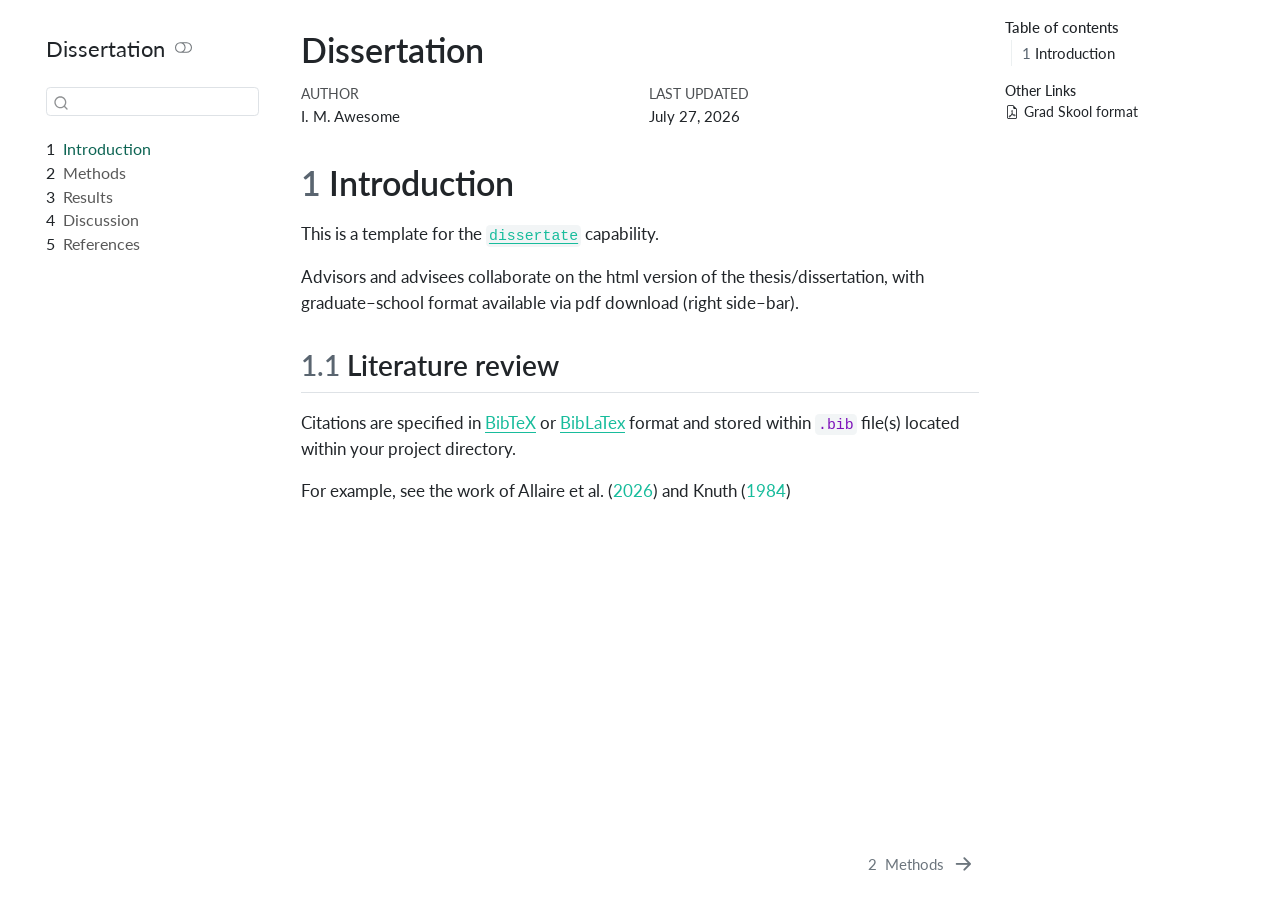
==== commit cf7b9a79: "pdf output added" ====
--- a/docs/index.html
+++ b/docs/index.html
@@ -2,15 +2,18 @@
 <html xmlns="http://www.w3.org/1999/xhtml" lang="en" xml:lang="en"><head>
 
 <meta charset="utf-8">
-<meta name="generator" content="quarto-1.5.53">
+<meta name="generator" content="quarto-1.9.37">
 
 <meta name="viewport" content="width=device-width, initial-scale=1.0, user-scalable=yes">
 
 <meta name="author" content="I. M. Awesome">
-<meta name="dcterms.date" content="2026-07-07">
+<meta name="dcterms.date" content="2026-07-27">
 
 <title>Dissertation</title>
 <style>
+/* Default styles provided by pandoc.
+** See https://pandoc.org/MANUAL.html#variables-for-html for config info.
+*/
 code{white-space: pre-wrap;}
 span.smallcaps{font-variant: small-caps;}
 div.columns{display: flex; gap: min(4vw, 1.5em);}
@@ -26,7 +29,6 @@
 div.csl-bib-body { }
 div.csl-entry {
   clear: both;
-  margin-bottom: 0em;
 }
 .hanging-indent div.csl-entry {
   margin-left:2em;
@@ -53,17 +55,20 @@
 <script src="site_libs/quarto-search/quarto-search.js"></script>
 <meta name="quarto:offset" content="./">
 <link href="./methods.html" rel="next">
-<script src="site_libs/quarto-html/quarto.js"></script>
+<script src="site_libs/quarto-html/quarto.js" type="module"></script>
+<script src="site_libs/quarto-html/tabsets/tabsets.js" type="module"></script>
 <script src="site_libs/quarto-html/popper.min.js"></script>
 <script src="site_libs/quarto-html/tippy.umd.min.js"></script>
 <script src="site_libs/quarto-html/anchor.min.js"></script>
 <link href="site_libs/quarto-html/tippy.css" rel="stylesheet">
-<link href="site_libs/quarto-html/quarto-syntax-highlighting.css" rel="stylesheet" class="quarto-color-scheme" id="quarto-text-highlighting-styles">
-<link href="site_libs/quarto-html/quarto-syntax-highlighting-dark.css" rel="prefetch" class="quarto-color-scheme quarto-color-alternate" id="quarto-text-highlighting-styles">
+<link href="site_libs/quarto-html/quarto-syntax-highlighting-7f8f88aac4f3542376d5c11b86a4c14d.css" rel="stylesheet" class="quarto-color-scheme" id="quarto-text-highlighting-styles">
+<link href="site_libs/quarto-html/quarto-syntax-highlighting-dark-d0ae9245876894da5ac7e18953ecc5cc.css" rel="stylesheet" class="quarto-color-scheme quarto-color-alternate" id="quarto-text-highlighting-styles">
+<link href="site_libs/quarto-html/quarto-syntax-highlighting-7f8f88aac4f3542376d5c11b86a4c14d.css" rel="stylesheet" class="quarto-color-scheme-extra" id="quarto-text-highlighting-styles">
 <script src="site_libs/bootstrap/bootstrap.min.js"></script>
 <link href="site_libs/bootstrap/bootstrap-icons.css" rel="stylesheet">
-<link href="site_libs/bootstrap/bootstrap.min.css" rel="stylesheet" class="quarto-color-scheme" id="quarto-bootstrap" data-mode="light">
-<link href="site_libs/bootstrap/bootstrap-dark.min.css" rel="prefetch" class="quarto-color-scheme quarto-color-alternate" id="quarto-bootstrap" data-mode="dark">
+<link href="site_libs/bootstrap/bootstrap-ffc4c3fc79587ee79da4865b6a08975e.min.css" rel="stylesheet" append-hash="true" class="quarto-color-scheme" id="quarto-bootstrap" data-mode="light">
+<link href="site_libs/bootstrap/bootstrap-dark-acff971833d9769290026d534105daaa.min.css" rel="stylesheet" append-hash="true" class="quarto-color-scheme quarto-color-alternate" id="quarto-bootstrap" data-mode="dark">
+<link href="site_libs/bootstrap/bootstrap-ffc4c3fc79587ee79da4865b6a08975e.min.css" rel="stylesheet" append-hash="true" class="quarto-color-scheme-extra" id="quarto-bootstrap" data-mode="light">
 <script id="quarto-search-options" type="application/json">{
   "location": "sidebar",
   "copy-button": false,
@@ -95,7 +100,169 @@
 
 </head>
 
-<body class="nav-sidebar floating">
+<body class="nav-sidebar floating quarto-light"><script id="quarto-html-before-body" type="application/javascript">
+    const toggleBodyColorMode = (bsSheetEl) => {
+      const mode = bsSheetEl.getAttribute("data-mode");
+      const bodyEl = window.document.querySelector("body");
+      if (mode === "dark") {
+        bodyEl.classList.add("quarto-dark");
+        bodyEl.classList.remove("quarto-light");
+      } else {
+        bodyEl.classList.add("quarto-light");
+        bodyEl.classList.remove("quarto-dark");
+      }
+    }
+    const toggleBodyColorPrimary = () => {
+      const bsSheetEl = window.document.querySelector("link#quarto-bootstrap:not([rel=disabled-stylesheet])");
+      if (bsSheetEl) {
+        toggleBodyColorMode(bsSheetEl);
+      }
+    }
+    const setColorSchemeToggle = (alternate) => {
+      const toggles = window.document.querySelectorAll('.quarto-color-scheme-toggle');
+      for (let i=0; i < toggles.length; i++) {
+        const toggle = toggles[i];
+        if (toggle) {
+          if (alternate) {
+            toggle.classList.add("alternate");
+          } else {
+            toggle.classList.remove("alternate");
+          }
+        }
+      }
+    };
+    const toggleColorMode = (alternate) => {
+      // Switch the stylesheets
+      const primaryStylesheets = window.document.querySelectorAll('link.quarto-color-scheme:not(.quarto-color-alternate)');
+      const alternateStylesheets = window.document.querySelectorAll('link.quarto-color-scheme.quarto-color-alternate');
+      manageTransitions('#quarto-margin-sidebar .nav-link', false);
+      if (alternate) {
+        // note: dark is layered on light, we don't disable primary!
+        enableStylesheet(alternateStylesheets);
+        for (const sheetNode of alternateStylesheets) {
+          if (sheetNode.id === "quarto-bootstrap") {
+            toggleBodyColorMode(sheetNode);
+          }
+        }
+      } else {
+        disableStylesheet(alternateStylesheets);
+        enableStylesheet(primaryStylesheets)
+        toggleBodyColorPrimary();
+      }
+      manageTransitions('#quarto-margin-sidebar .nav-link', true);
+      // Switch the toggles
+      setColorSchemeToggle(alternate)
+      // Hack to workaround the fact that safari doesn't
+      // properly recolor the scrollbar when toggling (#1455)
+      if (navigator.userAgent.indexOf('Safari') > 0 && navigator.userAgent.indexOf('Chrome') == -1) {
+        manageTransitions("body", false);
+        window.scrollTo(0, 1);
+        setTimeout(() => {
+          window.scrollTo(0, 0);
+          manageTransitions("body", true);
+        }, 40);
+      }
+    }
+    const disableStylesheet = (stylesheets) => {
+      for (let i=0; i < stylesheets.length; i++) {
+        const stylesheet = stylesheets[i];
+        stylesheet.rel = 'disabled-stylesheet';
+      }
+    }
+    const enableStylesheet = (stylesheets) => {
+      for (let i=0; i < stylesheets.length; i++) {
+        const stylesheet = stylesheets[i];
+        if(stylesheet.rel !== 'stylesheet') { // for Chrome, which will still FOUC without this check
+          stylesheet.rel = 'stylesheet';
+        }
+      }
+    }
+    const manageTransitions = (selector, allowTransitions) => {
+      const els = window.document.querySelectorAll(selector);
+      for (let i=0; i < els.length; i++) {
+        const el = els[i];
+        if (allowTransitions) {
+          el.classList.remove('notransition');
+        } else {
+          el.classList.add('notransition');
+        }
+      }
+    }
+    const isFileUrl = () => {
+      return window.location.protocol === 'file:';
+    }
+    const hasAlternateSentinel = () => {
+      let styleSentinel = getColorSchemeSentinel();
+      if (styleSentinel !== null) {
+        return styleSentinel === "alternate";
+      } else {
+        return false;
+      }
+    }
+    const setStyleSentinel = (alternate) => {
+      const value = alternate ? "alternate" : "default";
+      if (!isFileUrl()) {
+        window.localStorage.setItem("quarto-color-scheme", value);
+      } else {
+        localAlternateSentinel = value;
+      }
+    }
+    const getColorSchemeSentinel = () => {
+      if (!isFileUrl()) {
+        const storageValue = window.localStorage.getItem("quarto-color-scheme");
+        return storageValue != null ? storageValue : localAlternateSentinel;
+      } else {
+        return localAlternateSentinel;
+      }
+    }
+    const toggleGiscusIfUsed = (isAlternate, darkModeDefault) => {
+      const baseTheme = document.querySelector('#giscus-base-theme')?.value ?? 'light';
+      const alternateTheme = document.querySelector('#giscus-alt-theme')?.value ?? 'dark';
+      let newTheme = '';
+      if(authorPrefersDark) {
+        newTheme = isAlternate ? baseTheme : alternateTheme;
+      } else {
+        newTheme = isAlternate ? alternateTheme : baseTheme;
+      }
+      const changeGiscusTheme = () => {
+        // From: https://github.com/giscus/giscus/issues/336
+        const sendMessage = (message) => {
+          const iframe = document.querySelector('iframe.giscus-frame');
+          if (!iframe) return;
+          iframe.contentWindow.postMessage({ giscus: message }, 'https://giscus.app');
+        }
+        sendMessage({
+          setConfig: {
+            theme: newTheme
+          }
+        });
+      }
+      const isGiscussLoaded = window.document.querySelector('iframe.giscus-frame') !== null;
+      if (isGiscussLoaded) {
+        changeGiscusTheme();
+      }
+    };
+    const authorPrefersDark = false;
+    const darkModeDefault = authorPrefersDark;
+      document.querySelector('link#quarto-text-highlighting-styles.quarto-color-scheme-extra').rel = 'disabled-stylesheet';
+      document.querySelector('link#quarto-bootstrap.quarto-color-scheme-extra').rel = 'disabled-stylesheet';
+    let localAlternateSentinel = darkModeDefault ? 'alternate' : 'default';
+    // Dark / light mode switch
+    window.quartoToggleColorScheme = () => {
+      // Read the current dark / light value
+      let toAlternate = !hasAlternateSentinel();
+      toggleColorMode(toAlternate);
+      setStyleSentinel(toAlternate);
+      toggleGiscusIfUsed(toAlternate, darkModeDefault);
+      window.dispatchEvent(new Event('resize'));
+    };
+    // Switch to dark mode if need be
+    if (hasAlternateSentinel()) {
+      toggleColorMode(true);
+    } else {
+      toggleColorMode(false);
+    }
+  </script>
 
 <div id="quarto-search-results"></div>
   <header id="quarto-header" class="headroom fixed-top">
@@ -122,11 +289,6 @@
       <a href="./">Dissertation</a> 
         <div class="sidebar-tools-main">
   <a href="" class="quarto-color-scheme-toggle quarto-navigation-tool  px-1" onclick="window.quartoToggleColorScheme(); return false;" title="Toggle dark mode"><i class="bi"></i></a>
-  <a href="" class="quarto-reader-toggle quarto-navigation-tool px-1" onclick="window.quartoToggleReader(); return false;" title="Toggle reader mode">
-  <div class="quarto-reader-toggle-btn">
-  <i class="bi"></i>
-  </div>
-</a>
 </div>
     </div>
       </div>
@@ -182,10 +344,11 @@
   <li><a href="#literature-review" id="toc-literature-review" class="nav-link" data-scroll-target="#literature-review"><span class="header-section-number">1.1</span> Literature review</a></li>
   </ul></li>
   </ul>
-</nav>
+<div class="quarto-other-links"><h2>Other Links</h2><ul><li><a href="/Dissertation.pdf" target="_blank"><i class="bi bi-file-earmark-pdf"></i>Grad Skool format</a></li></ul></div></nav>
     </div>
 <!-- main -->
 <main class="content" id="quarto-document-content">
+
 
 <header id="title-block-header" class="quarto-title-block default">
 <div class="quarto-title">
@@ -206,7 +369,7 @@
     <div>
     <div class="quarto-title-meta-heading">Last Updated</div>
     <div class="quarto-title-meta-contents">
-      <p class="date">July 7, 2026</p>
+      <p class="date">July 27, 2026</p>
     </div>
   </div>
   
@@ -228,12 +391,12 @@
 <p>For example, see the work of <span class="citation" data-cites="quarto">Allaire et al. (<a href="bibliography.html#ref-quarto" role="doc-biblioref">2026</a>)</span> and <span class="citation" data-cites="knuth84">Knuth (<a href="bibliography.html#ref-knuth84" role="doc-biblioref">1984</a>)</span></p>
 
 
-<div id="refs" class="references csl-bib-body hanging-indent" data-entry-spacing="0" role="list" style="display: none">
+<div id="refs" class="references csl-bib-body hanging-indent" role="list" style="display: none">
 <div id="ref-quarto" class="csl-entry" role="listitem">
-Allaire, J. J., Charles Teague, Carlos Scheidegger, Yihui Xie, Christophe Dervieux, and Gordon Woodhull. 2026. <span>“Quarto.”</span> <a href="https://doi.org/10.5281/zenodo.5960048">https://doi.org/10.5281/zenodo.5960048</a>.
+Allaire, J. J., Charles Teague, Carlos Scheidegger, Yihui Xie, Christophe Dervieux, and Gordon Woodhull. 2026. <em>Quarto</em>. V. 1.9. Released. <a href="https://doi.org/10.5281/zenodo.5960048">https://doi.org/10.5281/zenodo.5960048</a>.
 </div>
 <div id="ref-knuth84" class="csl-entry" role="listitem">
-Knuth, Donald E. 1984. <span>“Literate Programming.”</span> <em>Comput. J.</em> 27 (2): 97–111. <a href="https://doi.org/10.1093/comjnl/27.2.97">https://doi.org/10.1093/comjnl/27.2.97</a>.
+Knuth, Donald E. 1984. <span>“Literate Programming.”</span> <em>Comput. J.</em> (USA) 27 (2): 97–111. <a href="https://doi.org/10.1093/comjnl/27.2.97">https://doi.org/10.1093/comjnl/27.2.97</a>.
 </div>
 </div>
 </section>
@@ -241,383 +404,256 @@
 
 </main> <!-- /main -->
 <script id="quarto-html-after-body" type="application/javascript">
-window.document.addEventListener("DOMContentLoaded", function (event) {
-  const toggleBodyColorMode = (bsSheetEl) => {
-    const mode = bsSheetEl.getAttribute("data-mode");
-    const bodyEl = window.document.querySelector("body");
-    if (mode === "dark") {
-      bodyEl.classList.add("quarto-dark");
-      bodyEl.classList.remove("quarto-light");
-    } else {
-      bodyEl.classList.add("quarto-light");
-      bodyEl.classList.remove("quarto-dark");
-    }
-  }
-  const toggleBodyColorPrimary = () => {
-    const bsSheetEl = window.document.querySelector("link#quarto-bootstrap");
-    if (bsSheetEl) {
-      toggleBodyColorMode(bsSheetEl);
-    }
-  }
-  toggleBodyColorPrimary();  
-  const disableStylesheet = (stylesheets) => {
-    for (let i=0; i < stylesheets.length; i++) {
-      const stylesheet = stylesheets[i];
-      stylesheet.rel = 'prefetch';
-    }
-  }
-  const enableStylesheet = (stylesheets) => {
-    for (let i=0; i < stylesheets.length; i++) {
-      const stylesheet = stylesheets[i];
-      stylesheet.rel = 'stylesheet';
-    }
-  }
-  const manageTransitions = (selector, allowTransitions) => {
-    const els = window.document.querySelectorAll(selector);
-    for (let i=0; i < els.length; i++) {
-      const el = els[i];
-      if (allowTransitions) {
-        el.classList.remove('notransition');
-      } else {
-        el.classList.add('notransition');
-      }
-    }
-  }
-  const toggleGiscusIfUsed = (isAlternate, darkModeDefault) => {
-    const baseTheme = document.querySelector('#giscus-base-theme')?.value ?? 'light';
-    const alternateTheme = document.querySelector('#giscus-alt-theme')?.value ?? 'dark';
-    let newTheme = '';
-    if(darkModeDefault) {
-      newTheme = isAlternate ? baseTheme : alternateTheme;
-    } else {
-      newTheme = isAlternate ? alternateTheme : baseTheme;
-    }
-    const changeGiscusTheme = () => {
-      // From: https://github.com/giscus/giscus/issues/336
-      const sendMessage = (message) => {
-        const iframe = document.querySelector('iframe.giscus-frame');
-        if (!iframe) return;
-        iframe.contentWindow.postMessage({ giscus: message }, 'https://giscus.app');
-      }
-      sendMessage({
-        setConfig: {
-          theme: newTheme
-        }
-      });
-    }
-    const isGiscussLoaded = window.document.querySelector('iframe.giscus-frame') !== null;
-    if (isGiscussLoaded) {
-      changeGiscusTheme();
-    }
-  }
-  const toggleColorMode = (alternate) => {
-    // Switch the stylesheets
-    const alternateStylesheets = window.document.querySelectorAll('link.quarto-color-scheme.quarto-color-alternate');
-    manageTransitions('#quarto-margin-sidebar .nav-link', false);
-    if (alternate) {
-      enableStylesheet(alternateStylesheets);
-      for (const sheetNode of alternateStylesheets) {
-        if (sheetNode.id === "quarto-bootstrap") {
-          toggleBodyColorMode(sheetNode);
-        }
-      }
-    } else {
-      disableStylesheet(alternateStylesheets);
-      toggleBodyColorPrimary();
-    }
-    manageTransitions('#quarto-margin-sidebar .nav-link', true);
-    // Switch the toggles
-    const toggles = window.document.querySelectorAll('.quarto-color-scheme-toggle');
-    for (let i=0; i < toggles.length; i++) {
-      const toggle = toggles[i];
-      if (toggle) {
-        if (alternate) {
-          toggle.classList.add("alternate");     
-        } else {
-          toggle.classList.remove("alternate");
-        }
-      }
-    }
-    // Hack to workaround the fact that safari doesn't
-    // properly recolor the scrollbar when toggling (#1455)
-    if (navigator.userAgent.indexOf('Safari') > 0 && navigator.userAgent.indexOf('Chrome') == -1) {
-      manageTransitions("body", false);
-      window.scrollTo(0, 1);
-      setTimeout(() => {
-        window.scrollTo(0, 0);
-        manageTransitions("body", true);
-      }, 40);  
-    }
-  }
-  const isFileUrl = () => { 
-    return window.location.protocol === 'file:';
-  }
-  const hasAlternateSentinel = () => {  
-    let styleSentinel = getColorSchemeSentinel();
-    if (styleSentinel !== null) {
-      return styleSentinel === "alternate";
-    } else {
+  window.document.addEventListener("DOMContentLoaded", function (event) {
+    // Ensure there is a toggle, if there isn't float one in the top right
+    if (window.document.querySelector('.quarto-color-scheme-toggle') === null) {
+      const a = window.document.createElement('a');
+      a.classList.add('top-right');
+      a.classList.add('quarto-color-scheme-toggle');
+      a.href = "";
+      a.onclick = function() { try { window.quartoToggleColorScheme(); } catch {} return false; };
+      const i = window.document.createElement("i");
+      i.classList.add('bi');
+      a.appendChild(i);
+      window.document.body.appendChild(a);
+    }
+    setColorSchemeToggle(hasAlternateSentinel())
+    const icon = "";
+    const anchorJS = new window.AnchorJS();
+    anchorJS.options = {
+      placement: 'right',
+      icon: icon
+    };
+    anchorJS.add('.anchored');
+    const isCodeAnnotation = (el) => {
+      for (const clz of el.classList) {
+        if (clz.startsWith('code-annotation-')) {                     
+          return true;
+        }
+      }
       return false;
     }
-  }
-  const setStyleSentinel = (alternate) => {
-    const value = alternate ? "alternate" : "default";
-    if (!isFileUrl()) {
-      window.localStorage.setItem("quarto-color-scheme", value);
-    } else {
-      localAlternateSentinel = value;
-    }
-  }
-  const getColorSchemeSentinel = () => {
-    if (!isFileUrl()) {
-      const storageValue = window.localStorage.getItem("quarto-color-scheme");
-      return storageValue != null ? storageValue : localAlternateSentinel;
-    } else {
-      return localAlternateSentinel;
-    }
-  }
-  const darkModeDefault = false;
-  let localAlternateSentinel = darkModeDefault ? 'alternate' : 'default';
-  // Dark / light mode switch
-  window.quartoToggleColorScheme = () => {
-    // Read the current dark / light value 
-    let toAlternate = !hasAlternateSentinel();
-    toggleColorMode(toAlternate);
-    setStyleSentinel(toAlternate);
-    toggleGiscusIfUsed(toAlternate, darkModeDefault);
-  };
-  // Ensure there is a toggle, if there isn't float one in the top right
-  if (window.document.querySelector('.quarto-color-scheme-toggle') === null) {
-    const a = window.document.createElement('a');
-    a.classList.add('top-right');
-    a.classList.add('quarto-color-scheme-toggle');
-    a.href = "";
-    a.onclick = function() { try { window.quartoToggleColorScheme(); } catch {} return false; };
-    const i = window.document.createElement("i");
-    i.classList.add('bi');
-    a.appendChild(i);
-    window.document.body.appendChild(a);
-  }
-  // Switch to dark mode if need be
-  if (hasAlternateSentinel()) {
-    toggleColorMode(true);
-  } else {
-    toggleColorMode(false);
-  }
-  const icon = "";
-  const anchorJS = new window.AnchorJS();
-  anchorJS.options = {
-    placement: 'right',
-    icon: icon
-  };
-  anchorJS.add('.anchored');
-  const isCodeAnnotation = (el) => {
-    for (const clz of el.classList) {
-      if (clz.startsWith('code-annotation-')) {                     
-        return true;
-      }
-    }
-    return false;
-  }
-  const onCopySuccess = function(e) {
-    // button target
-    const button = e.trigger;
-    // don't keep focus
-    button.blur();
-    // flash "checked"
-    button.classList.add('code-copy-button-checked');
-    var currentTitle = button.getAttribute("title");
-    button.setAttribute("title", "Copied!");
-    let tooltip;
-    if (window.bootstrap) {
-      button.setAttribute("data-bs-toggle", "tooltip");
-      button.setAttribute("data-bs-placement", "left");
-      button.setAttribute("data-bs-title", "Copied!");
-      tooltip = new bootstrap.Tooltip(button, 
-        { trigger: "manual", 
-          customClass: "code-copy-button-tooltip",
-          offset: [0, -8]});
-      tooltip.show();    
-    }
-    setTimeout(function() {
-      if (tooltip) {
-        tooltip.hide();
-        button.removeAttribute("data-bs-title");
-        button.removeAttribute("data-bs-toggle");
-        button.removeAttribute("data-bs-placement");
-      }
-      button.setAttribute("title", currentTitle);
-      button.classList.remove('code-copy-button-checked');
-    }, 1000);
-    // clear code selection
-    e.clearSelection();
-  }
-  const getTextToCopy = function(trigger) {
-      const codeEl = trigger.previousElementSibling.cloneNode(true);
+    const onCopySuccess = function(e) {
+      // button target
+      const button = e.trigger;
+      // don't keep focus
+      button.blur();
+      // flash "checked"
+      button.classList.add('code-copy-button-checked');
+      var currentTitle = button.getAttribute("title");
+      button.setAttribute("title", "Copied!");
+      let tooltip;
+      if (window.bootstrap) {
+        button.setAttribute("data-bs-toggle", "tooltip");
+        button.setAttribute("data-bs-placement", "left");
+        button.setAttribute("data-bs-title", "Copied!");
+        tooltip = new bootstrap.Tooltip(button, 
+          { trigger: "manual", 
+            customClass: "code-copy-button-tooltip",
+            offset: [0, -8]});
+        tooltip.show();    
+      }
+      setTimeout(function() {
+        if (tooltip) {
+          tooltip.hide();
+          button.removeAttribute("data-bs-title");
+          button.removeAttribute("data-bs-toggle");
+          button.removeAttribute("data-bs-placement");
+        }
+        button.setAttribute("title", currentTitle);
+        button.classList.remove('code-copy-button-checked');
+      }, 1000);
+      // clear code selection
+      e.clearSelection();
+    }
+    const getTextToCopy = function(trigger) {
+      const outerScaffold = trigger.parentElement.cloneNode(true);
+      const codeEl = outerScaffold.querySelector('code');
       for (const childEl of codeEl.children) {
         if (isCodeAnnotation(childEl)) {
           childEl.remove();
         }
       }
       return codeEl.innerText;
-  }
-  const clipboard = new window.ClipboardJS('.code-copy-button:not([data-in-quarto-modal])', {
-    text: getTextToCopy
-  });
-  clipboard.on('success', onCopySuccess);
-  if (window.document.getElementById('quarto-embedded-source-code-modal')) {
-    // For code content inside modals, clipBoardJS needs to be initialized with a container option
-    // TODO: Check when it could be a function (https://github.com/zenorocha/clipboard.js/issues/860)
-    const clipboardModal = new window.ClipboardJS('.code-copy-button[data-in-quarto-modal]', {
-      text: getTextToCopy,
-      container: window.document.getElementById('quarto-embedded-source-code-modal')
+    }
+    const clipboard = new window.ClipboardJS('.code-copy-button:not([data-in-quarto-modal])', {
+      text: getTextToCopy
     });
-    clipboardModal.on('success', onCopySuccess);
-  }
-    var localhostRegex = new RegExp(/^(?:http|https):\/\/localhost\:?[0-9]*\//);
-    var mailtoRegex = new RegExp(/^mailto:/);
-      var filterRegex = new RegExp('/' + window.location.host + '/');
-    var isInternal = (href) => {
-        return filterRegex.test(href) || localhostRegex.test(href) || mailtoRegex.test(href);
-    }
-    // Inspect non-navigation links and adorn them if external
- 	var links = window.document.querySelectorAll('a[href]:not(.nav-link):not(.navbar-brand):not(.toc-action):not(.sidebar-link):not(.sidebar-item-toggle):not(.pagination-link):not(.no-external):not([aria-hidden]):not(.dropdown-item):not(.quarto-navigation-tool):not(.about-link)');
-    for (var i=0; i<links.length; i++) {
-      const link = links[i];
-      if (!isInternal(link.href)) {
-        // undo the damage that might have been done by quarto-nav.js in the case of
-        // links that we want to consider external
-        if (link.dataset.originalHref !== undefined) {
-          link.href = link.dataset.originalHref;
-        }
-      }
-    }
-  function tippyHover(el, contentFn, onTriggerFn, onUntriggerFn) {
-    const config = {
-      allowHTML: true,
-      maxWidth: 500,
-      delay: 100,
-      arrow: false,
-      appendTo: function(el) {
-          return el.parentElement;
-      },
-      interactive: true,
-      interactiveBorder: 10,
-      theme: 'quarto',
-      placement: 'bottom-start',
-    };
-    if (contentFn) {
-      config.content = contentFn;
-    }
-    if (onTriggerFn) {
-      config.onTrigger = onTriggerFn;
-    }
-    if (onUntriggerFn) {
-      config.onUntrigger = onUntriggerFn;
-    }
-    window.tippy(el, config); 
-  }
-  const noterefs = window.document.querySelectorAll('a[role="doc-noteref"]');
-  for (var i=0; i<noterefs.length; i++) {
-    const ref = noterefs[i];
-    tippyHover(ref, function() {
-      // use id or data attribute instead here
-      let href = ref.getAttribute('data-footnote-href') || ref.getAttribute('href');
-      try { href = new URL(href).hash; } catch {}
-      const id = href.replace(/^#\/?/, "");
-      const note = window.document.getElementById(id);
-      if (note) {
-        return note.innerHTML;
+    clipboard.on('success', onCopySuccess);
+    if (window.document.getElementById('quarto-embedded-source-code-modal')) {
+      const clipboardModal = new window.ClipboardJS('.code-copy-button[data-in-quarto-modal]', {
+        text: getTextToCopy,
+        container: window.document.getElementById('quarto-embedded-source-code-modal')
+      });
+      clipboardModal.on('success', onCopySuccess);
+    }
+      var localhostRegex = new RegExp(/^(?:http|https):\/\/localhost\:?[0-9]*\//);
+      var mailtoRegex = new RegExp(/^mailto:/);
+        var filterRegex = new RegExp('/' + window.location.host + '/');
+      var isInternal = (href) => {
+          return filterRegex.test(href) || localhostRegex.test(href) || mailtoRegex.test(href);
+      }
+      // Inspect non-navigation links and adorn them if external
+     var links = window.document.querySelectorAll('a[href]:not(.nav-link):not(.navbar-brand):not(.toc-action):not(.sidebar-link):not(.sidebar-item-toggle):not(.pagination-link):not(.no-external):not([aria-hidden]):not(.dropdown-item):not(.quarto-navigation-tool):not(.about-link)');
+      for (var i=0; i<links.length; i++) {
+        const link = links[i];
+        if (!isInternal(link.href)) {
+          // undo the damage that might have been done by quarto-nav.js in the case of
+          // links that we want to consider external
+          if (link.dataset.originalHref !== undefined) {
+            link.href = link.dataset.originalHref;
+          }
+        }
+      }
+    function tippyHover(el, contentFn, onTriggerFn, onUntriggerFn) {
+      const config = {
+        allowHTML: true,
+        maxWidth: 500,
+        delay: 100,
+        arrow: false,
+        appendTo: function(el) {
+            return el.parentElement;
+        },
+        interactive: true,
+        interactiveBorder: 10,
+        theme: 'quarto',
+        placement: 'bottom-start',
+      };
+      if (contentFn) {
+        config.content = contentFn;
+      }
+      if (onTriggerFn) {
+        config.onTrigger = onTriggerFn;
+      }
+      if (onUntriggerFn) {
+        config.onUntrigger = onUntriggerFn;
+      }
+      window.tippy(el, config); 
+    }
+    const noterefs = window.document.querySelectorAll('a[role="doc-noteref"]');
+    for (var i=0; i<noterefs.length; i++) {
+      const ref = noterefs[i];
+      tippyHover(ref, function() {
+        // use id or data attribute instead here
+        let href = ref.getAttribute('data-footnote-href') || ref.getAttribute('href');
+        try { href = new URL(href).hash; } catch {}
+        const id = href.replace(/^#\/?/, "");
+        const note = window.document.getElementById(id);
+        if (note) {
+          return note.innerHTML;
+        } else {
+          return "";
+        }
+      });
+    }
+    const xrefs = window.document.querySelectorAll('a.quarto-xref');
+    const processXRef = (id, note) => {
+      // Strip column container classes
+      const stripColumnClz = (el) => {
+        el.classList.remove("page-full", "page-columns");
+        if (el.children) {
+          for (const child of el.children) {
+            stripColumnClz(child);
+          }
+        }
+      }
+      stripColumnClz(note)
+      if (id === null || id.startsWith('sec-')) {
+        // Special case sections, only their first couple elements
+        const container = document.createElement("div");
+        if (note.children && note.children.length > 2) {
+          container.appendChild(note.children[0].cloneNode(true));
+          for (let i = 1; i < note.children.length; i++) {
+            const child = note.children[i];
+            if (child.tagName === "P" && child.innerText === "") {
+              continue;
+            } else {
+              container.appendChild(child.cloneNode(true));
+              break;
+            }
+          }
+          if (window.Quarto?.typesetMath) {
+            window.Quarto.typesetMath(container);
+          }
+          return container.innerHTML
+        } else {
+          if (window.Quarto?.typesetMath) {
+            window.Quarto.typesetMath(note);
+          }
+          return note.innerHTML;
+        }
       } else {
-        return "";
-      }
-    });
-  }
-  const xrefs = window.document.querySelectorAll('a.quarto-xref');
-  const processXRef = (id, note) => {
-    // Strip column container classes
-    const stripColumnClz = (el) => {
-      el.classList.remove("page-full", "page-columns");
-      if (el.children) {
-        for (const child of el.children) {
-          stripColumnClz(child);
-        }
-      }
-    }
-    stripColumnClz(note)
-    if (id === null || id.startsWith('sec-')) {
-      // Special case sections, only their first couple elements
-      const container = document.createElement("div");
-      if (note.children && note.children.length > 2) {
-        container.appendChild(note.children[0].cloneNode(true));
-        for (let i = 1; i < note.children.length; i++) {
-          const child = note.children[i];
-          if (child.tagName === "P" && child.innerText === "") {
-            continue;
-          } else {
-            container.appendChild(child.cloneNode(true));
-            break;
-          }
-        }
-        if (window.Quarto?.typesetMath) {
-          window.Quarto.typesetMath(container);
-        }
-        return container.innerHTML
-      } else {
+        // Remove any anchor links if they are present
+        const anchorLink = note.querySelector('a.anchorjs-link');
+        if (anchorLink) {
+          anchorLink.remove();
+        }
         if (window.Quarto?.typesetMath) {
           window.Quarto.typesetMath(note);
         }
-        return note.innerHTML;
-      }
-    } else {
-      // Remove any anchor links if they are present
-      const anchorLink = note.querySelector('a.anchorjs-link');
-      if (anchorLink) {
-        anchorLink.remove();
-      }
-      if (window.Quarto?.typesetMath) {
-        window.Quarto.typesetMath(note);
-      }
-      // TODO in 1.5, we should make sure this works without a callout special case
-      if (note.classList.contains("callout")) {
-        return note.outerHTML;
-      } else {
-        return note.innerHTML;
-      }
-    }
-  }
-  for (var i=0; i<xrefs.length; i++) {
-    const xref = xrefs[i];
-    tippyHover(xref, undefined, function(instance) {
-      instance.disable();
-      let url = xref.getAttribute('href');
-      let hash = undefined; 
-      if (url.startsWith('#')) {
-        hash = url;
-      } else {
-        try { hash = new URL(url).hash; } catch {}
-      }
-      if (hash) {
-        const id = hash.replace(/^#\/?/, "");
-        const note = window.document.getElementById(id);
-        if (note !== null) {
-          try {
-            const html = processXRef(id, note.cloneNode(true));
-            instance.setContent(html);
-          } finally {
-            instance.enable();
-            instance.show();
-          }
+        if (note.classList.contains("callout")) {
+          return note.outerHTML;
         } else {
-          // See if we can fetch this
-          fetch(url.split('#')[0])
+          return note.innerHTML;
+        }
+      }
+    }
+    for (var i=0; i<xrefs.length; i++) {
+      const xref = xrefs[i];
+      tippyHover(xref, undefined, function(instance) {
+        instance.disable();
+        let url = xref.getAttribute('href');
+        let hash = undefined; 
+        if (url.startsWith('#')) {
+          hash = url;
+        } else {
+          try { hash = new URL(url).hash; } catch {}
+        }
+        if (hash) {
+          const id = hash.replace(/^#\/?/, "");
+          const note = window.document.getElementById(id);
+          if (note !== null) {
+            try {
+              const html = processXRef(id, note.cloneNode(true));
+              instance.setContent(html);
+            } finally {
+              instance.enable();
+              instance.show();
+            }
+          } else {
+            // See if we can fetch this
+            fetch(url.split('#')[0])
+            .then(res => res.text())
+            .then(html => {
+              const parser = new DOMParser();
+              const htmlDoc = parser.parseFromString(html, "text/html");
+              const note = htmlDoc.getElementById(id);
+              if (note !== null) {
+                const html = processXRef(id, note);
+                instance.setContent(html);
+              } 
+            }).finally(() => {
+              instance.enable();
+              instance.show();
+            });
+          }
+        } else {
+          // See if we can fetch a full url (with no hash to target)
+          // This is a special case and we should probably do some content thinning / targeting
+          fetch(url)
           .then(res => res.text())
           .then(html => {
             const parser = new DOMParser();
             const htmlDoc = parser.parseFromString(html, "text/html");
-            const note = htmlDoc.getElementById(id);
+            const note = htmlDoc.querySelector('main.content');
             if (note !== null) {
-              const html = processXRef(id, note);
+              // This should only happen for chapter cross references
+              // (since there is no id in the URL)
+              // remove the first header
+              if (note.children.length > 0 && note.children[0].tagName === "HEADER") {
+                note.children[0].remove();
+              }
+              const html = processXRef(null, note);
               instance.setContent(html);
             } 
           }).finally(() => {
@@ -625,185 +661,161 @@
             instance.show();
           });
         }
+      }, function(instance) {
+      });
+    }
+        let selectedAnnoteEl;
+        const selectorForAnnotation = ( cell, annotation) => {
+          let cellAttr = 'data-code-cell="' + cell + '"';
+          let lineAttr = 'data-code-annotation="' +  annotation + '"';
+          const selector = 'span[' + cellAttr + '][' + lineAttr + ']';
+          return selector;
+        }
+        const selectCodeLines = (annoteEl) => {
+          const doc = window.document;
+          const targetCell = annoteEl.getAttribute("data-target-cell");
+          const targetAnnotation = annoteEl.getAttribute("data-target-annotation");
+          const annoteSpan = window.document.querySelector(selectorForAnnotation(targetCell, targetAnnotation));
+          const lines = annoteSpan.getAttribute("data-code-lines").split(",");
+          const lineIds = lines.map((line) => {
+            return targetCell + "-" + line;
+          })
+          let top = null;
+          let height = null;
+          let parent = null;
+          if (lineIds.length > 0) {
+              //compute the position of the single el (top and bottom and make a div)
+              const el = window.document.getElementById(lineIds[0]);
+              top = el.offsetTop;
+              height = el.offsetHeight;
+              parent = el.parentElement.parentElement;
+            if (lineIds.length > 1) {
+              const lastEl = window.document.getElementById(lineIds[lineIds.length - 1]);
+              const bottom = lastEl.offsetTop + lastEl.offsetHeight;
+              height = bottom - top;
+            }
+            if (top !== null && height !== null && parent !== null) {
+              // cook up a div (if necessary) and position it 
+              let div = window.document.getElementById("code-annotation-line-highlight");
+              if (div === null) {
+                div = window.document.createElement("div");
+                div.setAttribute("id", "code-annotation-line-highlight");
+                div.style.position = 'absolute';
+                parent.appendChild(div);
+              }
+              div.style.top = top - 2 + "px";
+              div.style.height = height + 4 + "px";
+              div.style.left = 0;
+              let gutterDiv = window.document.getElementById("code-annotation-line-highlight-gutter");
+              if (gutterDiv === null) {
+                gutterDiv = window.document.createElement("div");
+                gutterDiv.setAttribute("id", "code-annotation-line-highlight-gutter");
+                gutterDiv.style.position = 'absolute';
+                const codeCell = window.document.getElementById(targetCell);
+                const gutter = codeCell.querySelector('.code-annotation-gutter');
+                gutter.appendChild(gutterDiv);
+              }
+              gutterDiv.style.top = top - 2 + "px";
+              gutterDiv.style.height = height + 4 + "px";
+            }
+            selectedAnnoteEl = annoteEl;
+          }
+        };
+        const unselectCodeLines = () => {
+          const elementsIds = ["code-annotation-line-highlight", "code-annotation-line-highlight-gutter"];
+          elementsIds.forEach((elId) => {
+            const div = window.document.getElementById(elId);
+            if (div) {
+              div.remove();
+            }
+          });
+          selectedAnnoteEl = undefined;
+        };
+          // Handle positioning of the toggle
+      window.addEventListener(
+        "resize",
+        throttle(() => {
+          elRect = undefined;
+          if (selectedAnnoteEl) {
+            selectCodeLines(selectedAnnoteEl);
+          }
+        }, 10)
+      );
+      function throttle(fn, ms) {
+      let throttle = false;
+      let timer;
+        return (...args) => {
+          if(!throttle) { // first call gets through
+              fn.apply(this, args);
+              throttle = true;
+          } else { // all the others get throttled
+              if(timer) clearTimeout(timer); // cancel #2
+              timer = setTimeout(() => {
+                fn.apply(this, args);
+                timer = throttle = false;
+              }, ms);
+          }
+        };
+      }
+        // Attach click handler to the DT
+        const annoteDls = window.document.querySelectorAll('dt[data-target-cell]');
+        for (const annoteDlNode of annoteDls) {
+          annoteDlNode.addEventListener('click', (event) => {
+            const clickedEl = event.target;
+            if (clickedEl !== selectedAnnoteEl) {
+              unselectCodeLines();
+              const activeEl = window.document.querySelector('dt[data-target-cell].code-annotation-active');
+              if (activeEl) {
+                activeEl.classList.remove('code-annotation-active');
+              }
+              selectCodeLines(clickedEl);
+              clickedEl.classList.add('code-annotation-active');
+            } else {
+              // Unselect the line
+              unselectCodeLines();
+              clickedEl.classList.remove('code-annotation-active');
+            }
+          });
+        }
+    const findCites = (el) => {
+      const parentEl = el.parentElement;
+      if (parentEl) {
+        const cites = parentEl.dataset.cites;
+        if (cites) {
+          return {
+            el,
+            cites: cites.split(' ')
+          };
+        } else {
+          return findCites(el.parentElement)
+        }
       } else {
-        // See if we can fetch a full url (with no hash to target)
-        // This is a special case and we should probably do some content thinning / targeting
-        fetch(url)
-        .then(res => res.text())
-        .then(html => {
-          const parser = new DOMParser();
-          const htmlDoc = parser.parseFromString(html, "text/html");
-          const note = htmlDoc.querySelector('main.content');
-          if (note !== null) {
-            // This should only happen for chapter cross references
-            // (since there is no id in the URL)
-            // remove the first header
-            if (note.children.length > 0 && note.children[0].tagName === "HEADER") {
-              note.children[0].remove();
+        return undefined;
+      }
+    };
+    var bibliorefs = window.document.querySelectorAll('a[role="doc-biblioref"]');
+    for (var i=0; i<bibliorefs.length; i++) {
+      const ref = bibliorefs[i];
+      const citeInfo = findCites(ref);
+      if (citeInfo) {
+        tippyHover(citeInfo.el, function() {
+          var popup = window.document.createElement('div');
+          citeInfo.cites.forEach(function(cite) {
+            var citeDiv = window.document.createElement('div');
+            citeDiv.classList.add('hanging-indent');
+            citeDiv.classList.add('csl-entry');
+            var biblioDiv = window.document.getElementById('ref-' + cite);
+            if (biblioDiv) {
+              citeDiv.innerHTML = biblioDiv.innerHTML;
             }
-            const html = processXRef(null, note);
-            instance.setContent(html);
-          } 
-        }).finally(() => {
-          instance.enable();
-          instance.show();
+            popup.appendChild(citeDiv);
+          });
+          return popup.innerHTML;
         });
       }
-    }, function(instance) {
-    });
-  }
-      let selectedAnnoteEl;
-      const selectorForAnnotation = ( cell, annotation) => {
-        let cellAttr = 'data-code-cell="' + cell + '"';
-        let lineAttr = 'data-code-annotation="' +  annotation + '"';
-        const selector = 'span[' + cellAttr + '][' + lineAttr + ']';
-        return selector;
-      }
-      const selectCodeLines = (annoteEl) => {
-        const doc = window.document;
-        const targetCell = annoteEl.getAttribute("data-target-cell");
-        const targetAnnotation = annoteEl.getAttribute("data-target-annotation");
-        const annoteSpan = window.document.querySelector(selectorForAnnotation(targetCell, targetAnnotation));
-        const lines = annoteSpan.getAttribute("data-code-lines").split(",");
-        const lineIds = lines.map((line) => {
-          return targetCell + "-" + line;
-        })
-        let top = null;
-        let height = null;
-        let parent = null;
-        if (lineIds.length > 0) {
-            //compute the position of the single el (top and bottom and make a div)
-            const el = window.document.getElementById(lineIds[0]);
-            top = el.offsetTop;
-            height = el.offsetHeight;
-            parent = el.parentElement.parentElement;
-          if (lineIds.length > 1) {
-            const lastEl = window.document.getElementById(lineIds[lineIds.length - 1]);
-            const bottom = lastEl.offsetTop + lastEl.offsetHeight;
-            height = bottom - top;
-          }
-          if (top !== null && height !== null && parent !== null) {
-            // cook up a div (if necessary) and position it 
-            let div = window.document.getElementById("code-annotation-line-highlight");
-            if (div === null) {
-              div = window.document.createElement("div");
-              div.setAttribute("id", "code-annotation-line-highlight");
-              div.style.position = 'absolute';
-              parent.appendChild(div);
-            }
-            div.style.top = top - 2 + "px";
-            div.style.height = height + 4 + "px";
-            div.style.left = 0;
-            let gutterDiv = window.document.getElementById("code-annotation-line-highlight-gutter");
-            if (gutterDiv === null) {
-              gutterDiv = window.document.createElement("div");
-              gutterDiv.setAttribute("id", "code-annotation-line-highlight-gutter");
-              gutterDiv.style.position = 'absolute';
-              const codeCell = window.document.getElementById(targetCell);
-              const gutter = codeCell.querySelector('.code-annotation-gutter');
-              gutter.appendChild(gutterDiv);
-            }
-            gutterDiv.style.top = top - 2 + "px";
-            gutterDiv.style.height = height + 4 + "px";
-          }
-          selectedAnnoteEl = annoteEl;
-        }
-      };
-      const unselectCodeLines = () => {
-        const elementsIds = ["code-annotation-line-highlight", "code-annotation-line-highlight-gutter"];
-        elementsIds.forEach((elId) => {
-          const div = window.document.getElementById(elId);
-          if (div) {
-            div.remove();
-          }
-        });
-        selectedAnnoteEl = undefined;
-      };
-        // Handle positioning of the toggle
-    window.addEventListener(
-      "resize",
-      throttle(() => {
-        elRect = undefined;
-        if (selectedAnnoteEl) {
-          selectCodeLines(selectedAnnoteEl);
-        }
-      }, 10)
-    );
-    function throttle(fn, ms) {
-    let throttle = false;
-    let timer;
-      return (...args) => {
-        if(!throttle) { // first call gets through
-            fn.apply(this, args);
-            throttle = true;
-        } else { // all the others get throttled
-            if(timer) clearTimeout(timer); // cancel #2
-            timer = setTimeout(() => {
-              fn.apply(this, args);
-              timer = throttle = false;
-            }, ms);
-        }
-      };
-    }
-      // Attach click handler to the DT
-      const annoteDls = window.document.querySelectorAll('dt[data-target-cell]');
-      for (const annoteDlNode of annoteDls) {
-        annoteDlNode.addEventListener('click', (event) => {
-          const clickedEl = event.target;
-          if (clickedEl !== selectedAnnoteEl) {
-            unselectCodeLines();
-            const activeEl = window.document.querySelector('dt[data-target-cell].code-annotation-active');
-            if (activeEl) {
-              activeEl.classList.remove('code-annotation-active');
-            }
-            selectCodeLines(clickedEl);
-            clickedEl.classList.add('code-annotation-active');
-          } else {
-            // Unselect the line
-            unselectCodeLines();
-            clickedEl.classList.remove('code-annotation-active');
-          }
-        });
-      }
-  const findCites = (el) => {
-    const parentEl = el.parentElement;
-    if (parentEl) {
-      const cites = parentEl.dataset.cites;
-      if (cites) {
-        return {
-          el,
-          cites: cites.split(' ')
-        };
-      } else {
-        return findCites(el.parentElement)
-      }
-    } else {
-      return undefined;
-    }
-  };
-  var bibliorefs = window.document.querySelectorAll('a[role="doc-biblioref"]');
-  for (var i=0; i<bibliorefs.length; i++) {
-    const ref = bibliorefs[i];
-    const citeInfo = findCites(ref);
-    if (citeInfo) {
-      tippyHover(citeInfo.el, function() {
-        var popup = window.document.createElement('div');
-        citeInfo.cites.forEach(function(cite) {
-          var citeDiv = window.document.createElement('div');
-          citeDiv.classList.add('hanging-indent');
-          citeDiv.classList.add('csl-entry');
-          var biblioDiv = window.document.getElementById('ref-' + cite);
-          if (biblioDiv) {
-            citeDiv.innerHTML = biblioDiv.innerHTML;
-          }
-          popup.appendChild(citeDiv);
-        });
-        return popup.innerHTML;
-      });
-    }
-  }
-});
-</script>
+    }
+  });
+  </script>
 <nav class="page-navigation">
   <div class="nav-page nav-page-previous">
   </div>
--- a/docs/site_libs/quarto-html/quarto-syntax-highlighting-7f8f88aac4f3542376d5c11b86a4c14d.css
+++ b/docs/site_libs/quarto-html/quarto-syntax-highlighting-7f8f88aac4f3542376d5c11b86a4c14d.css
@@ -0,0 +1,236 @@
+/* quarto syntax highlight colors */
+:root {
+  --quarto-hl-ot-color: #003B4F;
+  --quarto-hl-at-color: #657422;
+  --quarto-hl-ss-color: #20794D;
+  --quarto-hl-an-color: #5E5E5E;
+  --quarto-hl-fu-color: #4758AB;
+  --quarto-hl-st-color: #20794D;
+  --quarto-hl-cf-color: #003B4F;
+  --quarto-hl-op-color: #5E5E5E;
+  --quarto-hl-er-color: #AD0000;
+  --quarto-hl-bn-color: #AD0000;
+  --quarto-hl-al-color: #AD0000;
+  --quarto-hl-va-color: #111111;
+  --quarto-hl-bu-color: inherit;
+  --quarto-hl-ex-color: inherit;
+  --quarto-hl-pp-color: #AD0000;
+  --quarto-hl-in-color: #5E5E5E;
+  --quarto-hl-vs-color: #20794D;
+  --quarto-hl-wa-color: #5E5E5E;
+  --quarto-hl-do-color: #5E5E5E;
+  --quarto-hl-im-color: #00769E;
+  --quarto-hl-ch-color: #20794D;
+  --quarto-hl-dt-color: #AD0000;
+  --quarto-hl-fl-color: #AD0000;
+  --quarto-hl-co-color: #5E5E5E;
+  --quarto-hl-cv-color: #5E5E5E;
+  --quarto-hl-cn-color: #8f5902;
+  --quarto-hl-sc-color: #5E5E5E;
+  --quarto-hl-dv-color: #AD0000;
+  --quarto-hl-kw-color: #003B4F;
+}
+
+/* other quarto variables */
+:root {
+  --quarto-font-monospace: SFMono-Regular, Menlo, Monaco, Consolas, "Liberation Mono", "Courier New", monospace;
+}
+
+/* syntax highlight based on Pandoc's rules */
+pre > code.sourceCode > span {
+  color: #003B4F;
+}
+
+code.sourceCode > span {
+  color: #003B4F;
+}
+
+div.sourceCode,
+div.sourceCode pre.sourceCode {
+  color: #003B4F;
+}
+
+/* Normal */
+code span {
+  color: #003B4F;
+}
+
+/* Alert */
+code span.al {
+  color: #AD0000;
+  font-style: inherit;
+}
+
+/* Annotation */
+code span.an {
+  color: #5E5E5E;
+  font-style: inherit;
+}
+
+/* Attribute */
+code span.at {
+  color: #657422;
+  font-style: inherit;
+}
+
+/* BaseN */
+code span.bn {
+  color: #AD0000;
+  font-style: inherit;
+}
+
+/* BuiltIn */
+code span.bu {
+  font-style: inherit;
+}
+
+/* ControlFlow */
+code span.cf {
+  color: #003B4F;
+  font-weight: bold;
+  font-style: inherit;
+}
+
+/* Char */
+code span.ch {
+  color: #20794D;
+  font-style: inherit;
+}
+
+/* Constant */
+code span.cn {
+  color: #8f5902;
+  font-style: inherit;
+}
+
+/* Comment */
+code span.co {
+  color: #5E5E5E;
+  font-style: inherit;
+}
+
+/* CommentVar */
+code span.cv {
+  color: #5E5E5E;
+  font-style: italic;
+}
+
+/* Documentation */
+code span.do {
+  color: #5E5E5E;
+  font-style: italic;
+}
+
+/* DataType */
+code span.dt {
+  color: #AD0000;
+  font-style: inherit;
+}
+
+/* DecVal */
+code span.dv {
+  color: #AD0000;
+  font-style: inherit;
+}
+
+/* Error */
+code span.er {
+  color: #AD0000;
+  font-style: inherit;
+}
+
+/* Extension */
+code span.ex {
+  font-style: inherit;
+}
+
+/* Float */
+code span.fl {
+  color: #AD0000;
+  font-style: inherit;
+}
+
+/* Function */
+code span.fu {
+  color: #4758AB;
+  font-style: inherit;
+}
+
+/* Import */
+code span.im {
+  color: #00769E;
+  font-style: inherit;
+}
+
+/* Information */
+code span.in {
+  color: #5E5E5E;
+  font-style: inherit;
+}
+
+/* Keyword */
+code span.kw {
+  color: #003B4F;
+  font-weight: bold;
+  font-style: inherit;
+}
+
+/* Operator */
+code span.op {
+  color: #5E5E5E;
+  font-style: inherit;
+}
+
+/* Other */
+code span.ot {
+  color: #003B4F;
+  font-style: inherit;
+}
+
+/* Preprocessor */
+code span.pp {
+  color: #AD0000;
+  font-style: inherit;
+}
+
+/* SpecialChar */
+code span.sc {
+  color: #5E5E5E;
+  font-style: inherit;
+}
+
+/* SpecialString */
+code span.ss {
+  color: #20794D;
+  font-style: inherit;
+}
+
+/* String */
+code span.st {
+  color: #20794D;
+  font-style: inherit;
+}
+
+/* Variable */
+code span.va {
+  color: #111111;
+  font-style: inherit;
+}
+
+/* VerbatimString */
+code span.vs {
+  color: #20794D;
+  font-style: inherit;
+}
+
+/* Warning */
+code span.wa {
+  color: #5E5E5E;
+  font-style: italic;
+}
+
+.prevent-inlining {
+  content: "</";
+}
+
+/*# sourceMappingURL=789ad8cd35626ba772517505b42a116e.css.map */
--- a/docs/site_libs/quarto-html/quarto-syntax-highlighting-dark-d0ae9245876894da5ac7e18953ecc5cc.css
+++ b/docs/site_libs/quarto-html/quarto-syntax-highlighting-dark-d0ae9245876894da5ac7e18953ecc5cc.css
@@ -0,0 +1,219 @@
+/* quarto syntax highlight colors */
+:root {
+  --quarto-hl-al-color: #f07178;
+  --quarto-hl-an-color: #d4d0ab;
+  --quarto-hl-at-color: #00e0e0;
+  --quarto-hl-bn-color: #d4d0ab;
+  --quarto-hl-bu-color: #abe338;
+  --quarto-hl-ch-color: #abe338;
+  --quarto-hl-co-color: #f8f8f2;
+  --quarto-hl-cv-color: #ffd700;
+  --quarto-hl-cn-color: #ffd700;
+  --quarto-hl-cf-color: #ffa07a;
+  --quarto-hl-dt-color: #ffa07a;
+  --quarto-hl-dv-color: #d4d0ab;
+  --quarto-hl-do-color: #f8f8f2;
+  --quarto-hl-er-color: #f07178;
+  --quarto-hl-ex-color: #00e0e0;
+  --quarto-hl-fl-color: #d4d0ab;
+  --quarto-hl-fu-color: #ffa07a;
+  --quarto-hl-im-color: #abe338;
+  --quarto-hl-in-color: #d4d0ab;
+  --quarto-hl-kw-color: #ffa07a;
+  --quarto-hl-op-color: #ffa07a;
+  --quarto-hl-ot-color: #00e0e0;
+  --quarto-hl-pp-color: #dcc6e0;
+  --quarto-hl-re-color: #00e0e0;
+  --quarto-hl-sc-color: #abe338;
+  --quarto-hl-ss-color: #abe338;
+  --quarto-hl-st-color: #abe338;
+  --quarto-hl-va-color: #00e0e0;
+  --quarto-hl-vs-color: #abe338;
+  --quarto-hl-wa-color: #dcc6e0;
+}
+
+/* other quarto variables */
+:root {
+  --quarto-font-monospace: SFMono-Regular, Menlo, Monaco, Consolas, "Liberation Mono", "Courier New", monospace;
+}
+
+/* syntax highlight based on Pandoc's rules */
+pre > code.sourceCode > span {
+  color: #f8f8f2;
+}
+
+code.sourceCode > span {
+  color: #f8f8f2;
+}
+
+div.sourceCode,
+div.sourceCode pre.sourceCode {
+  color: #f8f8f2;
+}
+
+/* Normal */
+code span {
+  color: #f8f8f2;
+}
+
+/* Alert */
+code span.al {
+  color: #f07178;
+}
+
+/* Annotation */
+code span.an {
+  color: #d4d0ab;
+}
+
+/* Attribute */
+code span.at {
+  color: #00e0e0;
+}
+
+/* BaseN */
+code span.bn {
+  color: #d4d0ab;
+}
+
+/* BuiltIn */
+code span.bu {
+  color: #abe338;
+}
+
+/* ControlFlow */
+code span.cf {
+  font-weight: bold;
+  color: #ffa07a;
+}
+
+/* Char */
+code span.ch {
+  color: #abe338;
+}
+
+/* Constant */
+code span.cn {
+  color: #ffd700;
+}
+
+/* Comment */
+code span.co {
+  font-style: italic;
+  color: #f8f8f2;
+}
+
+/* CommentVar */
+code span.cv {
+  color: #ffd700;
+}
+
+/* Documentation */
+code span.do {
+  color: #f8f8f2;
+}
+
+/* DataType */
+code span.dt {
+  color: #ffa07a;
+}
+
+/* DecVal */
+code span.dv {
+  color: #d4d0ab;
+}
+
+/* Error */
+code span.er {
+  color: #f07178;
+  text-decoration: underline;
+}
+
+/* Extension */
+code span.ex {
+  font-weight: bold;
+  color: #00e0e0;
+}
+
+/* Float */
+code span.fl {
+  color: #d4d0ab;
+}
+
+/* Function */
+code span.fu {
+  color: #ffa07a;
+}
+
+/* Import */
+code span.im {
+  color: #abe338;
+}
+
+/* Information */
+code span.in {
+  color: #d4d0ab;
+}
+
+/* Keyword */
+code span.kw {
+  font-weight: bold;
+  color: #ffa07a;
+}
+
+/* Operator */
+code span.op {
+  color: #ffa07a;
+}
+
+/* Other */
+code span.ot {
+  color: #00e0e0;
+}
+
+/* Preprocessor */
+code span.pp {
+  color: #dcc6e0;
+}
+
+/* RegionMarker */
+code span.re {
+  background-color: #f8f8f2;
+  color: #00e0e0;
+}
+
+/* SpecialChar */
+code span.sc {
+  color: #abe338;
+}
+
+/* SpecialString */
+code span.ss {
+  color: #abe338;
+}
+
+/* String */
+code span.st {
+  color: #abe338;
+}
+
+/* Variable */
+code span.va {
+  color: #00e0e0;
+}
+
+/* VerbatimString */
+code span.vs {
+  color: #abe338;
+}
+
+/* Warning */
+code span.wa {
+  color: #dcc6e0;
+}
+
+.prevent-inlining {
+  content: "</";
+}
+
+/*# sourceMappingURL=e2dac9153eaf3c552d5043f9565d03d7.css.map */
--- a/docs/site_libs/quarto-html/quarto-syntax-highlighting-7f8f88aac4f3542376d5c11b86a4c14d.css
+++ b/docs/site_libs/quarto-html/quarto-syntax-highlighting-7f8f88aac4f3542376d5c11b86a4c14d.css
@@ -0,0 +1,236 @@
+/* quarto syntax highlight colors */
+:root {
+  --quarto-hl-ot-color: #003B4F;
+  --quarto-hl-at-color: #657422;
+  --quarto-hl-ss-color: #20794D;
+  --quarto-hl-an-color: #5E5E5E;
+  --quarto-hl-fu-color: #4758AB;
+  --quarto-hl-st-color: #20794D;
+  --quarto-hl-cf-color: #003B4F;
+  --quarto-hl-op-color: #5E5E5E;
+  --quarto-hl-er-color: #AD0000;
+  --quarto-hl-bn-color: #AD0000;
+  --quarto-hl-al-color: #AD0000;
+  --quarto-hl-va-color: #111111;
+  --quarto-hl-bu-color: inherit;
+  --quarto-hl-ex-color: inherit;
+  --quarto-hl-pp-color: #AD0000;
+  --quarto-hl-in-color: #5E5E5E;
+  --quarto-hl-vs-color: #20794D;
+  --quarto-hl-wa-color: #5E5E5E;
+  --quarto-hl-do-color: #5E5E5E;
+  --quarto-hl-im-color: #00769E;
+  --quarto-hl-ch-color: #20794D;
+  --quarto-hl-dt-color: #AD0000;
+  --quarto-hl-fl-color: #AD0000;
+  --quarto-hl-co-color: #5E5E5E;
+  --quarto-hl-cv-color: #5E5E5E;
+  --quarto-hl-cn-color: #8f5902;
+  --quarto-hl-sc-color: #5E5E5E;
+  --quarto-hl-dv-color: #AD0000;
+  --quarto-hl-kw-color: #003B4F;
+}
+
+/* other quarto variables */
+:root {
+  --quarto-font-monospace: SFMono-Regular, Menlo, Monaco, Consolas, "Liberation Mono", "Courier New", monospace;
+}
+
+/* syntax highlight based on Pandoc's rules */
+pre > code.sourceCode > span {
+  color: #003B4F;
+}
+
+code.sourceCode > span {
+  color: #003B4F;
+}
+
+div.sourceCode,
+div.sourceCode pre.sourceCode {
+  color: #003B4F;
+}
+
+/* Normal */
+code span {
+  color: #003B4F;
+}
+
+/* Alert */
+code span.al {
+  color: #AD0000;
+  font-style: inherit;
+}
+
+/* Annotation */
+code span.an {
+  color: #5E5E5E;
+  font-style: inherit;
+}
+
+/* Attribute */
+code span.at {
+  color: #657422;
+  font-style: inherit;
+}
+
+/* BaseN */
+code span.bn {
+  color: #AD0000;
+  font-style: inherit;
+}
+
+/* BuiltIn */
+code span.bu {
+  font-style: inherit;
+}
+
+/* ControlFlow */
+code span.cf {
+  color: #003B4F;
+  font-weight: bold;
+  font-style: inherit;
+}
+
+/* Char */
+code span.ch {
+  color: #20794D;
+  font-style: inherit;
+}
+
+/* Constant */
+code span.cn {
+  color: #8f5902;
+  font-style: inherit;
+}
+
+/* Comment */
+code span.co {
+  color: #5E5E5E;
+  font-style: inherit;
+}
+
+/* CommentVar */
+code span.cv {
+  color: #5E5E5E;
+  font-style: italic;
+}
+
+/* Documentation */
+code span.do {
+  color: #5E5E5E;
+  font-style: italic;
+}
+
+/* DataType */
+code span.dt {
+  color: #AD0000;
+  font-style: inherit;
+}
+
+/* DecVal */
+code span.dv {
+  color: #AD0000;
+  font-style: inherit;
+}
+
+/* Error */
+code span.er {
+  color: #AD0000;
+  font-style: inherit;
+}
+
+/* Extension */
+code span.ex {
+  font-style: inherit;
+}
+
+/* Float */
+code span.fl {
+  color: #AD0000;
+  font-style: inherit;
+}
+
+/* Function */
+code span.fu {
+  color: #4758AB;
+  font-style: inherit;
+}
+
+/* Import */
+code span.im {
+  color: #00769E;
+  font-style: inherit;
+}
+
+/* Information */
+code span.in {
+  color: #5E5E5E;
+  font-style: inherit;
+}
+
+/* Keyword */
+code span.kw {
+  color: #003B4F;
+  font-weight: bold;
+  font-style: inherit;
+}
+
+/* Operator */
+code span.op {
+  color: #5E5E5E;
+  font-style: inherit;
+}
+
+/* Other */
+code span.ot {
+  color: #003B4F;
+  font-style: inherit;
+}
+
+/* Preprocessor */
+code span.pp {
+  color: #AD0000;
+  font-style: inherit;
+}
+
+/* SpecialChar */
+code span.sc {
+  color: #5E5E5E;
+  font-style: inherit;
+}
+
+/* SpecialString */
+code span.ss {
+  color: #20794D;
+  font-style: inherit;
+}
+
+/* String */
+code span.st {
+  color: #20794D;
+  font-style: inherit;
+}
+
+/* Variable */
+code span.va {
+  color: #111111;
+  font-style: inherit;
+}
+
+/* VerbatimString */
+code span.vs {
+  color: #20794D;
+  font-style: inherit;
+}
+
+/* Warning */
+code span.wa {
+  color: #5E5E5E;
+  font-style: italic;
+}
+
+.prevent-inlining {
+  content: "</";
+}
+
+/*# sourceMappingURL=789ad8cd35626ba772517505b42a116e.css.map */
